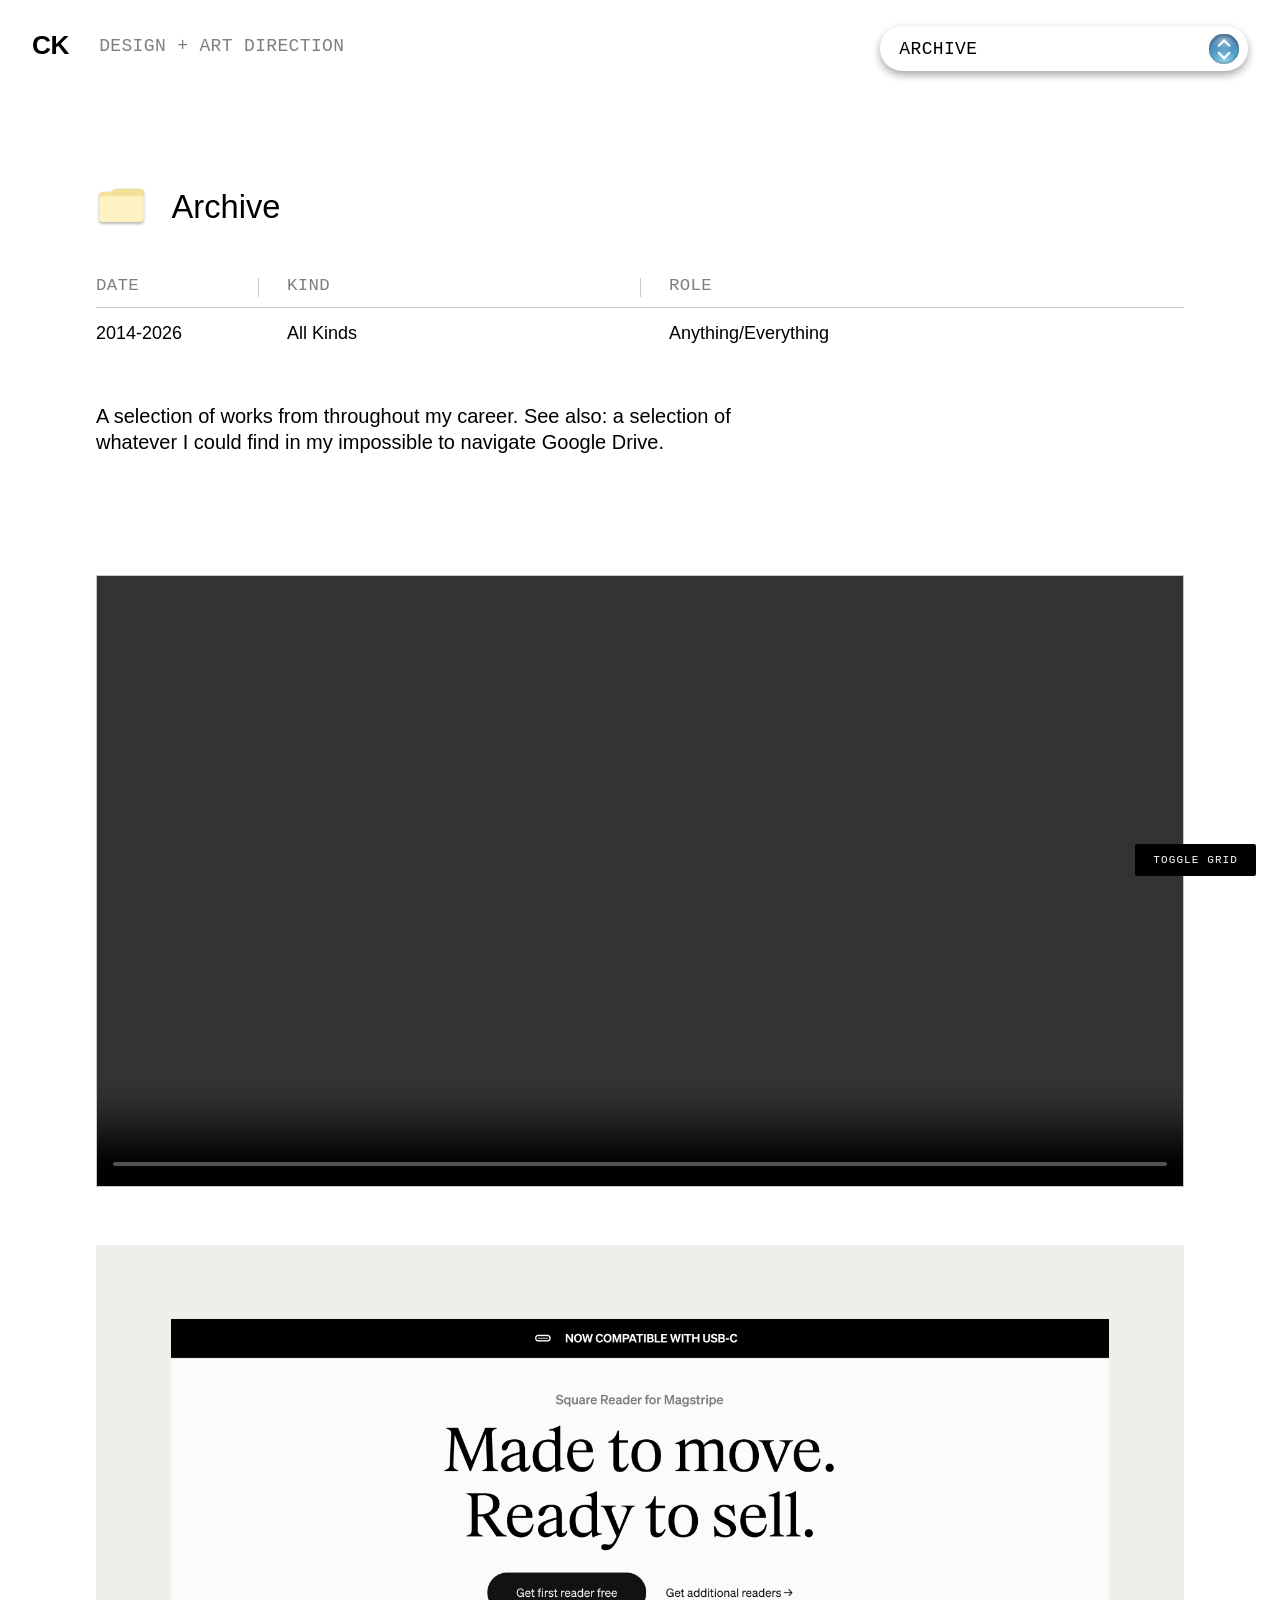
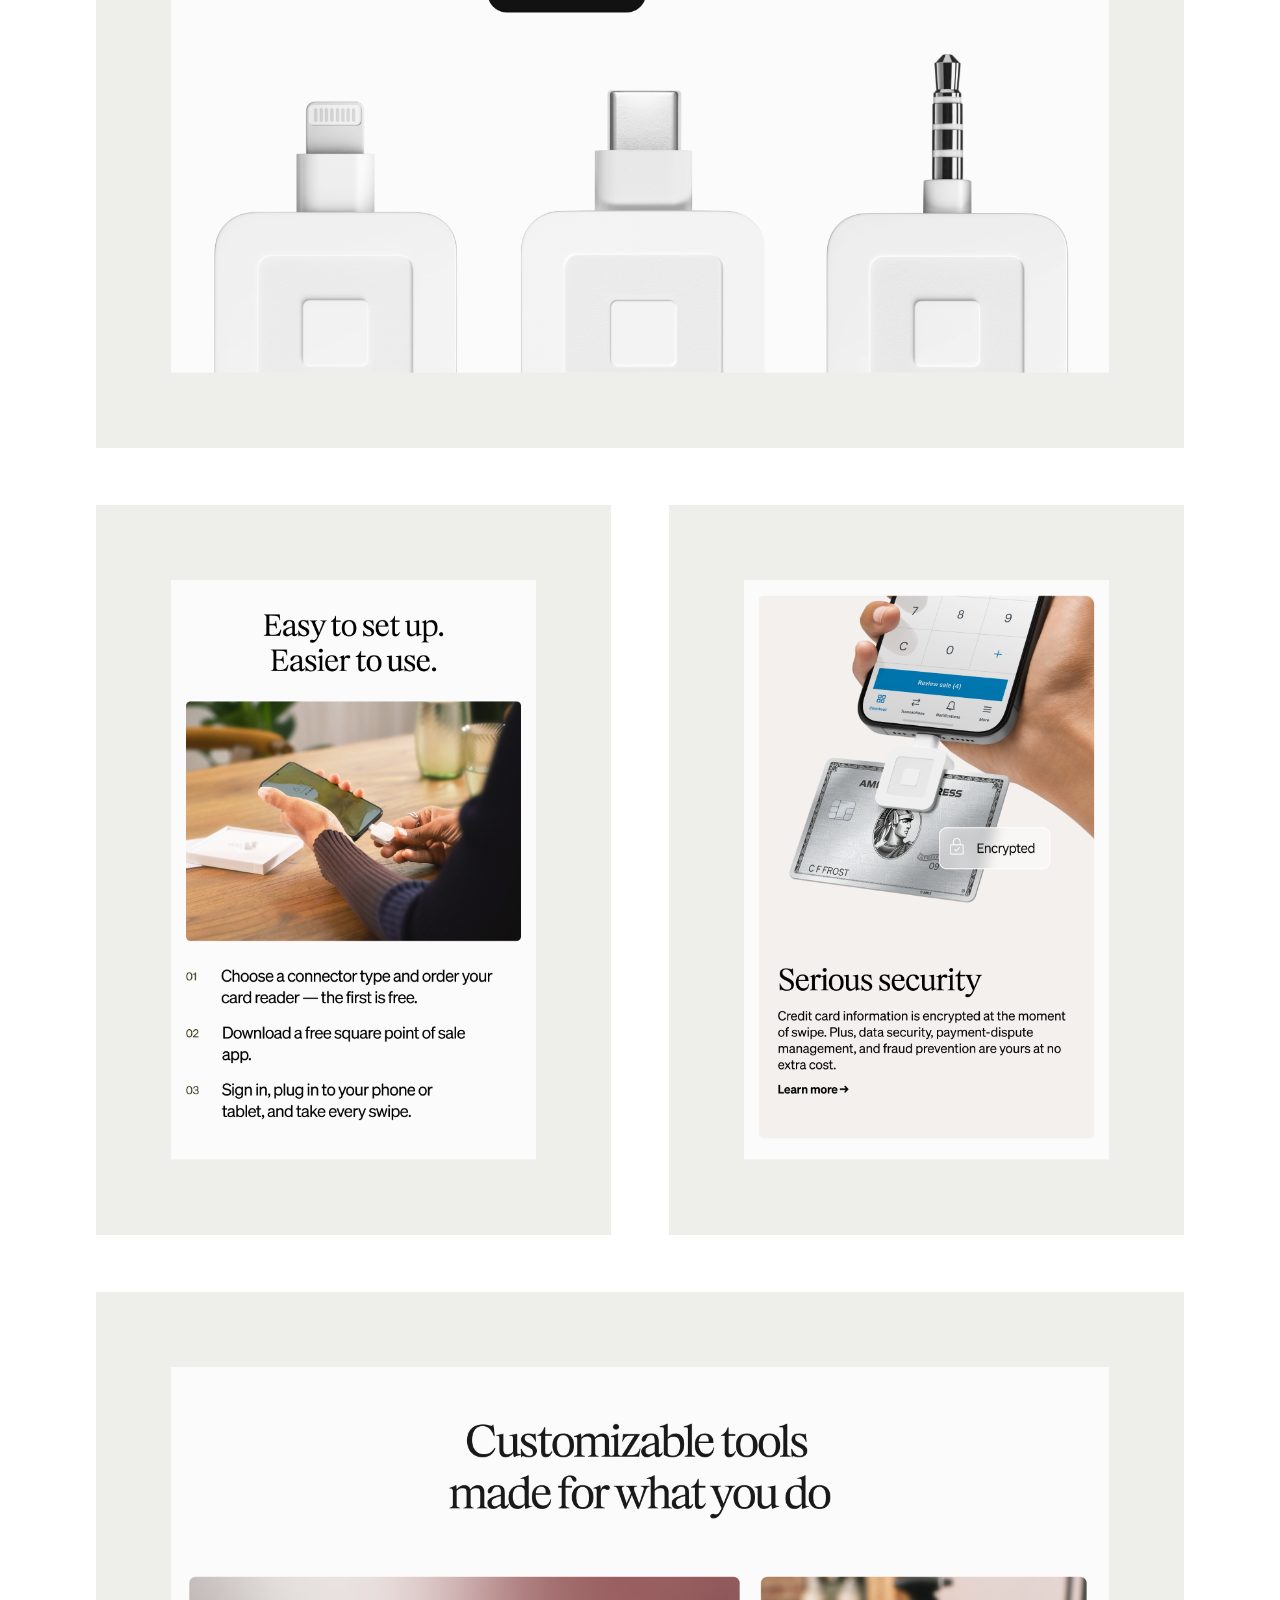
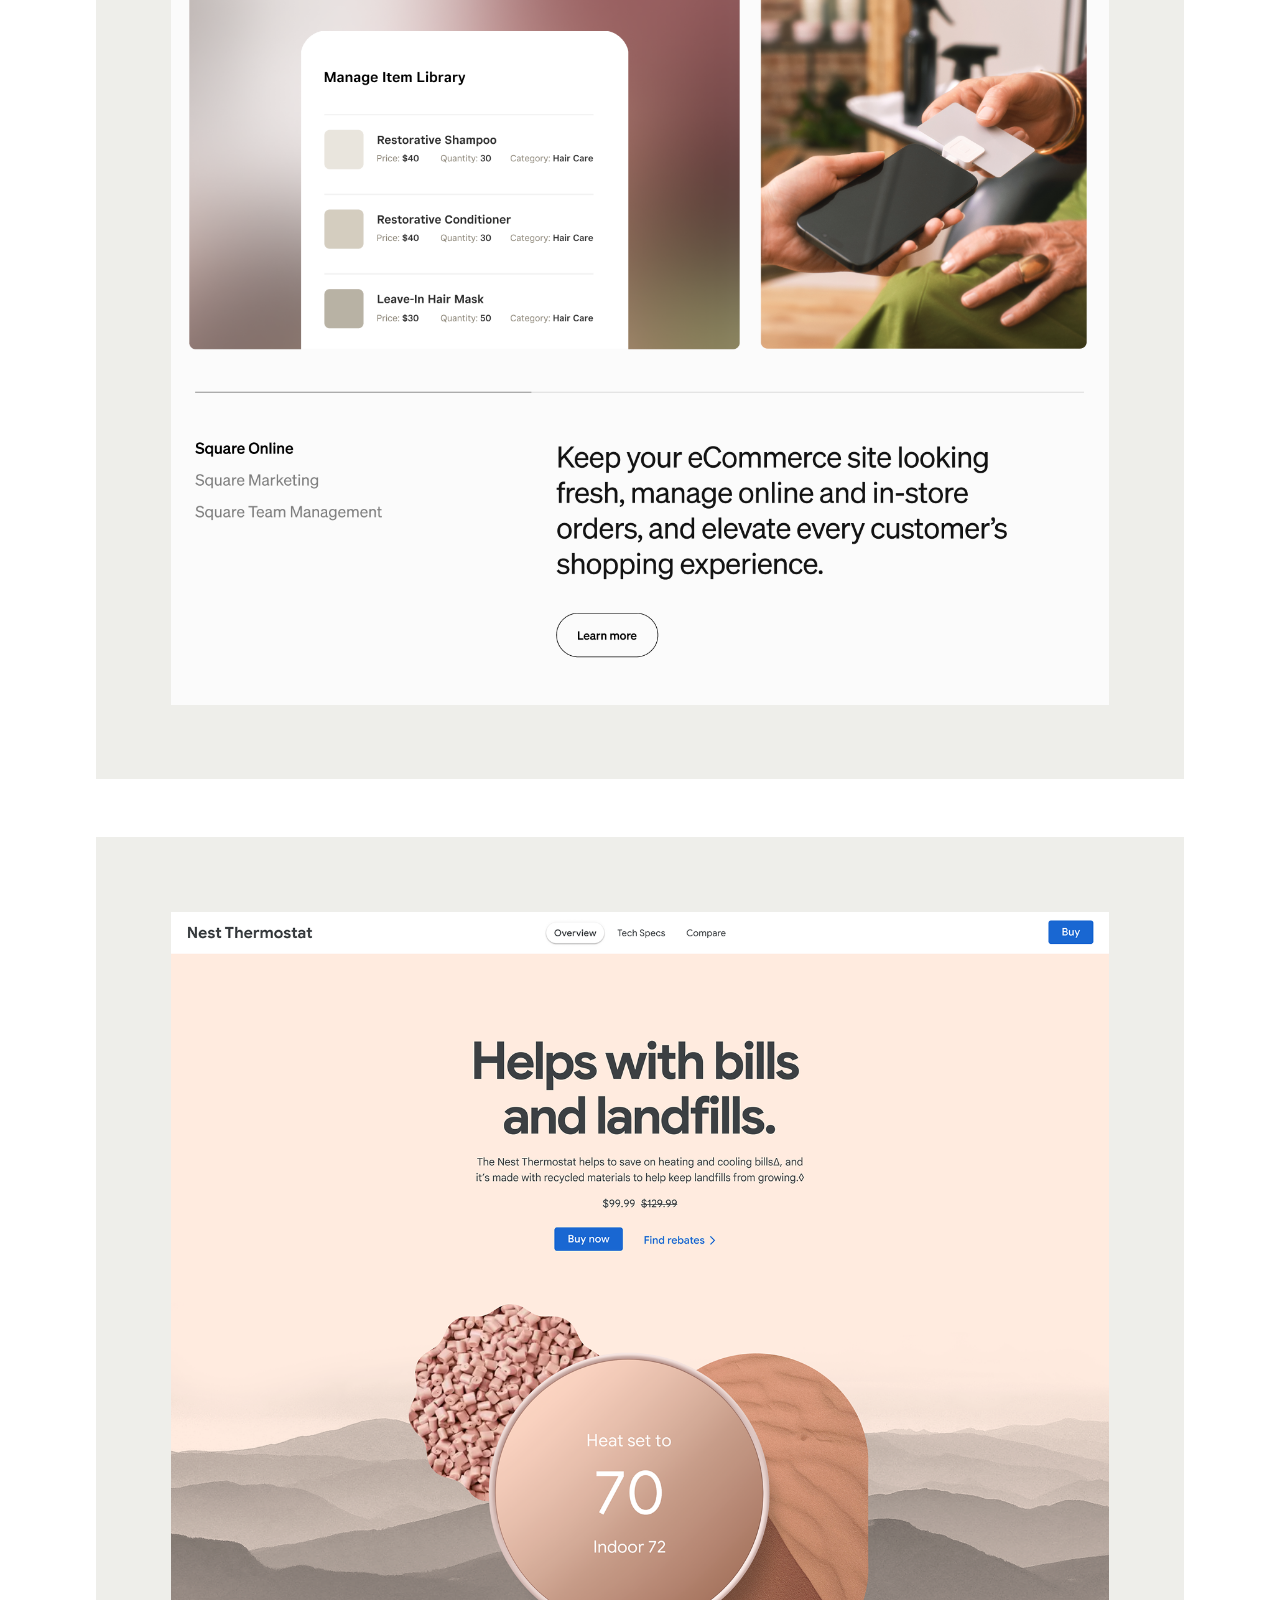
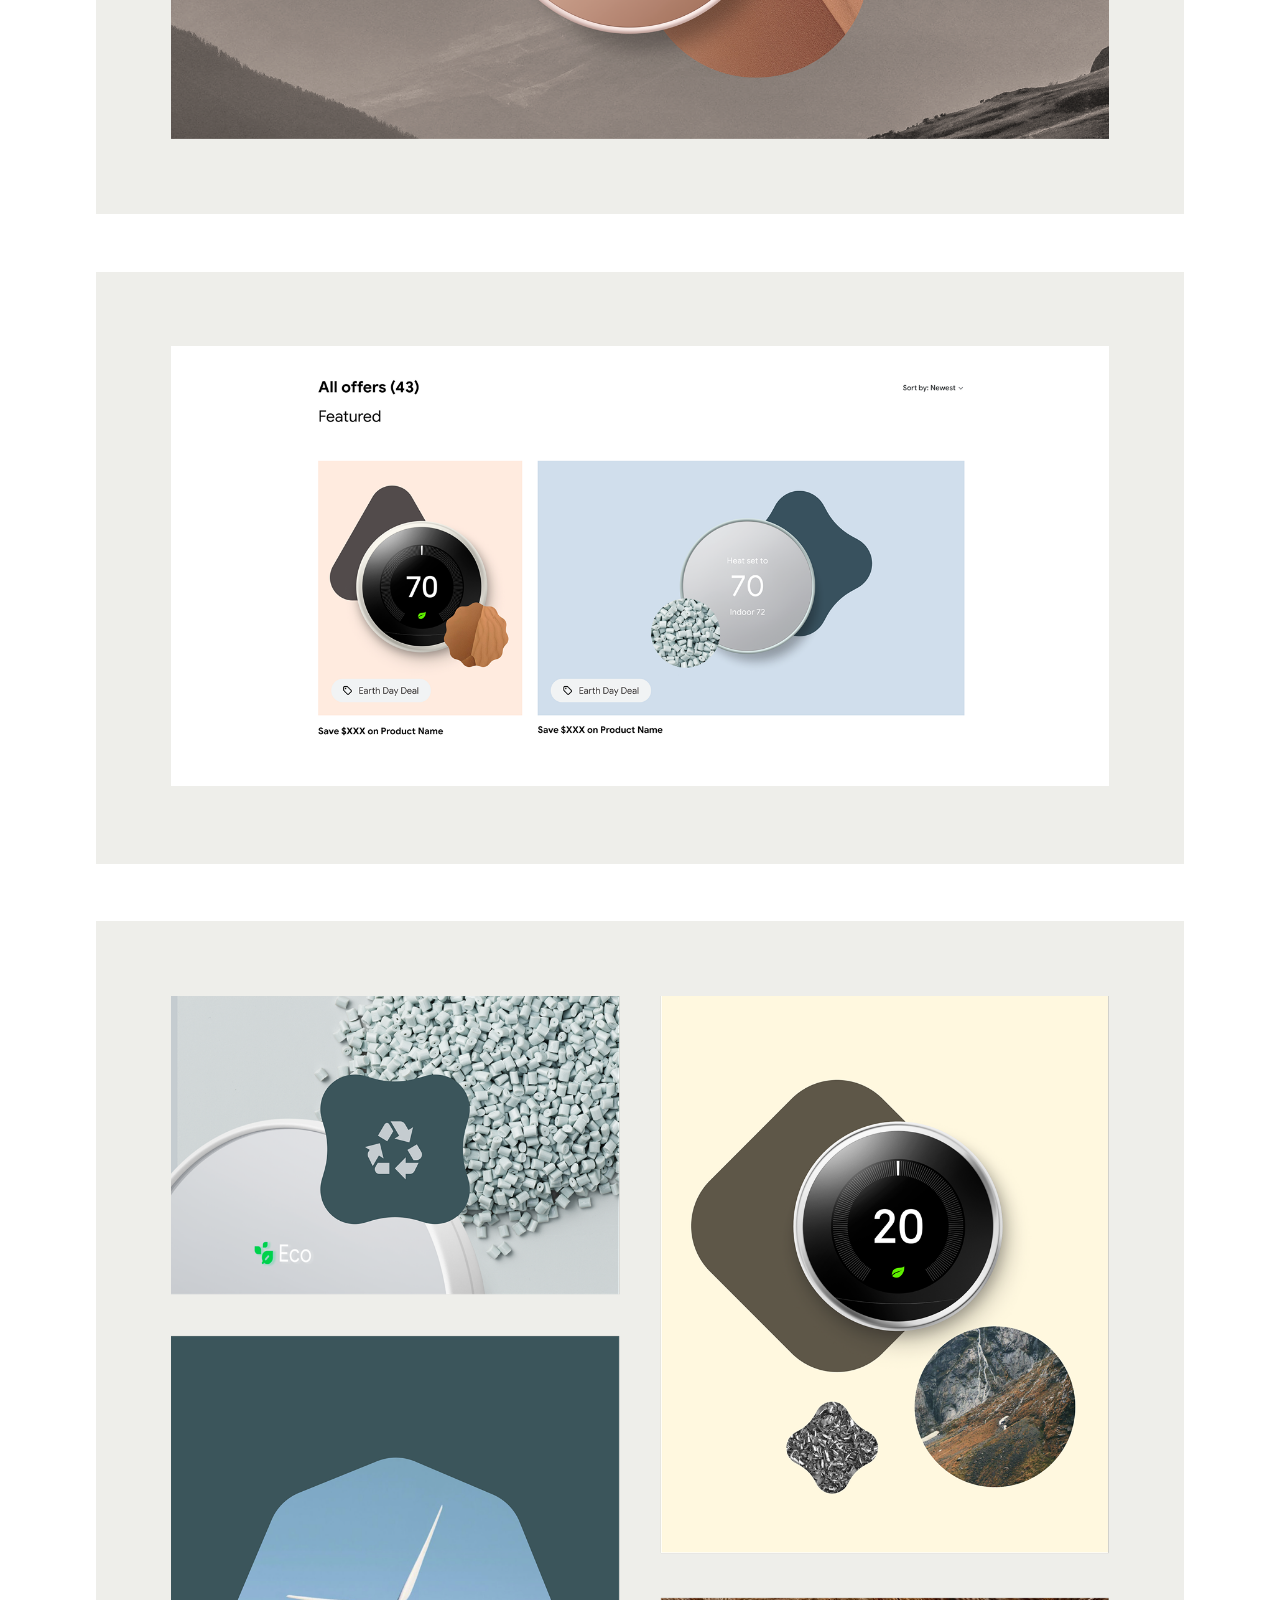
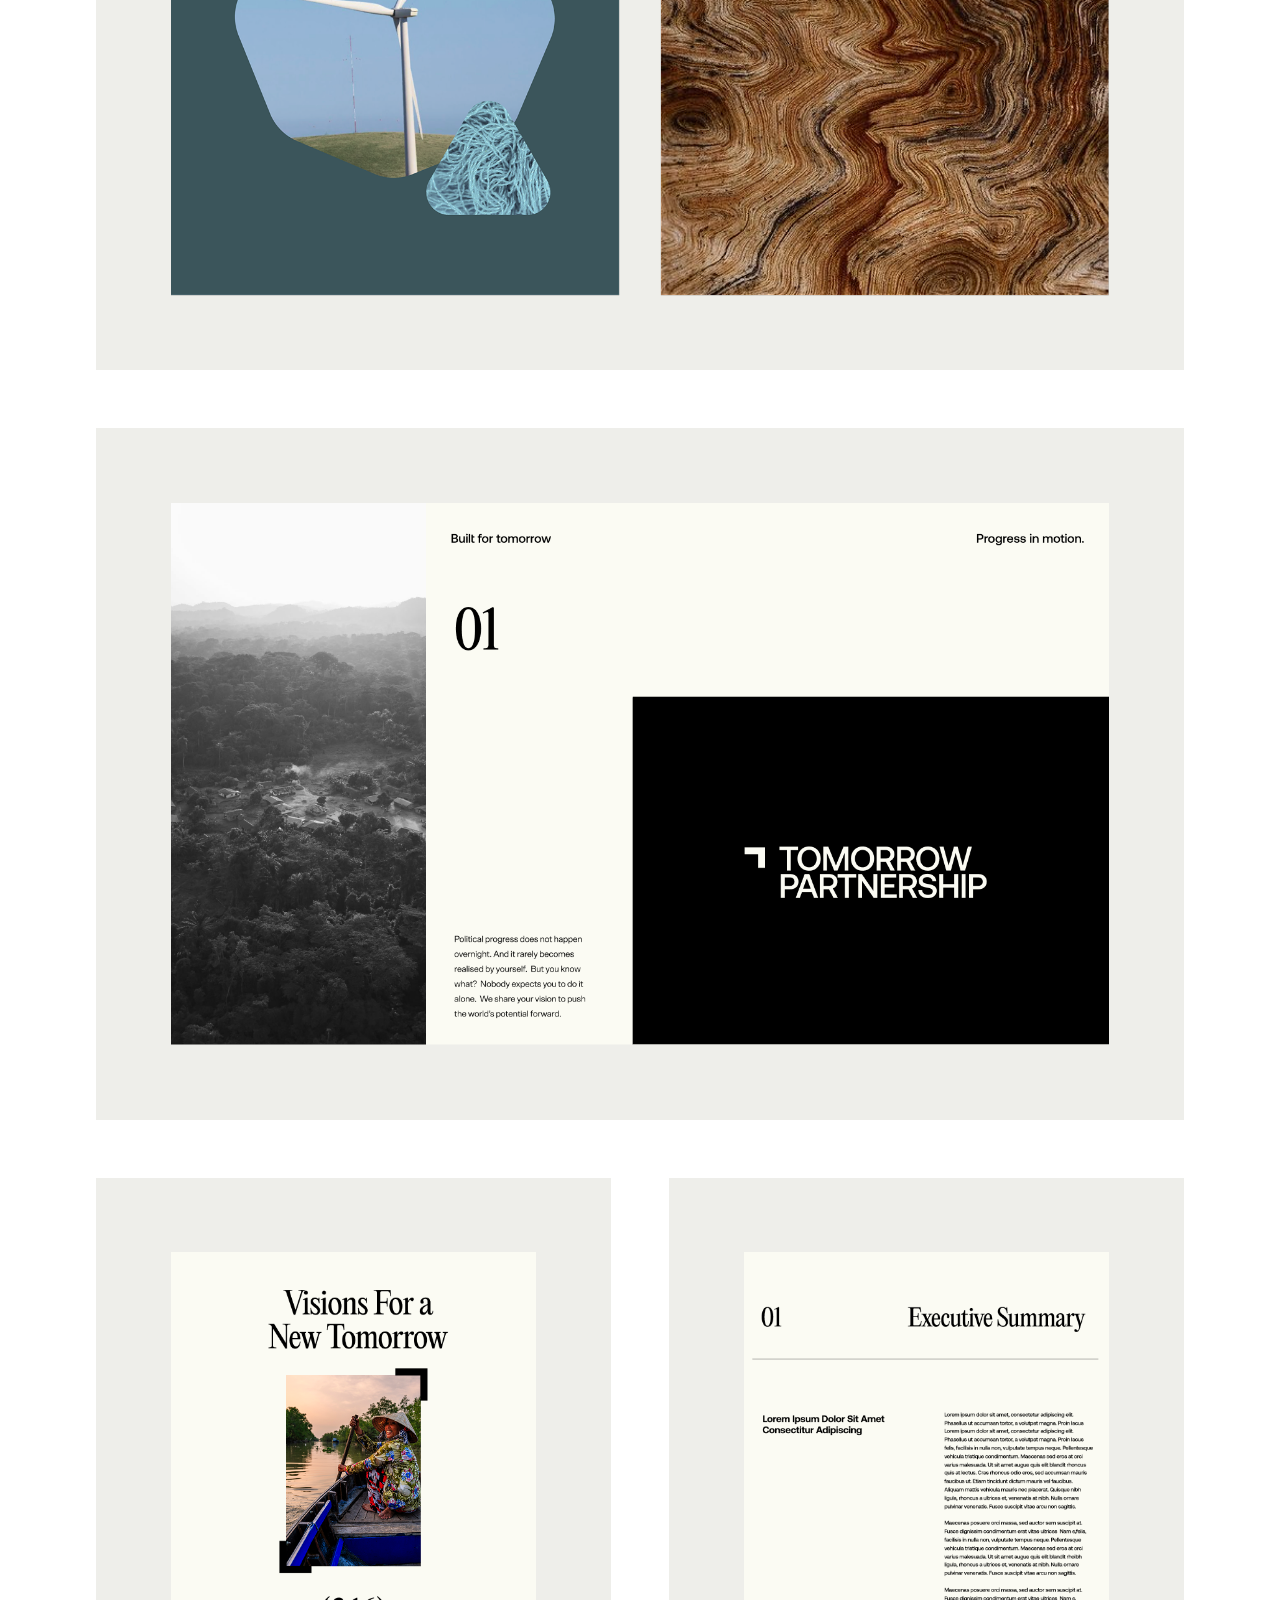
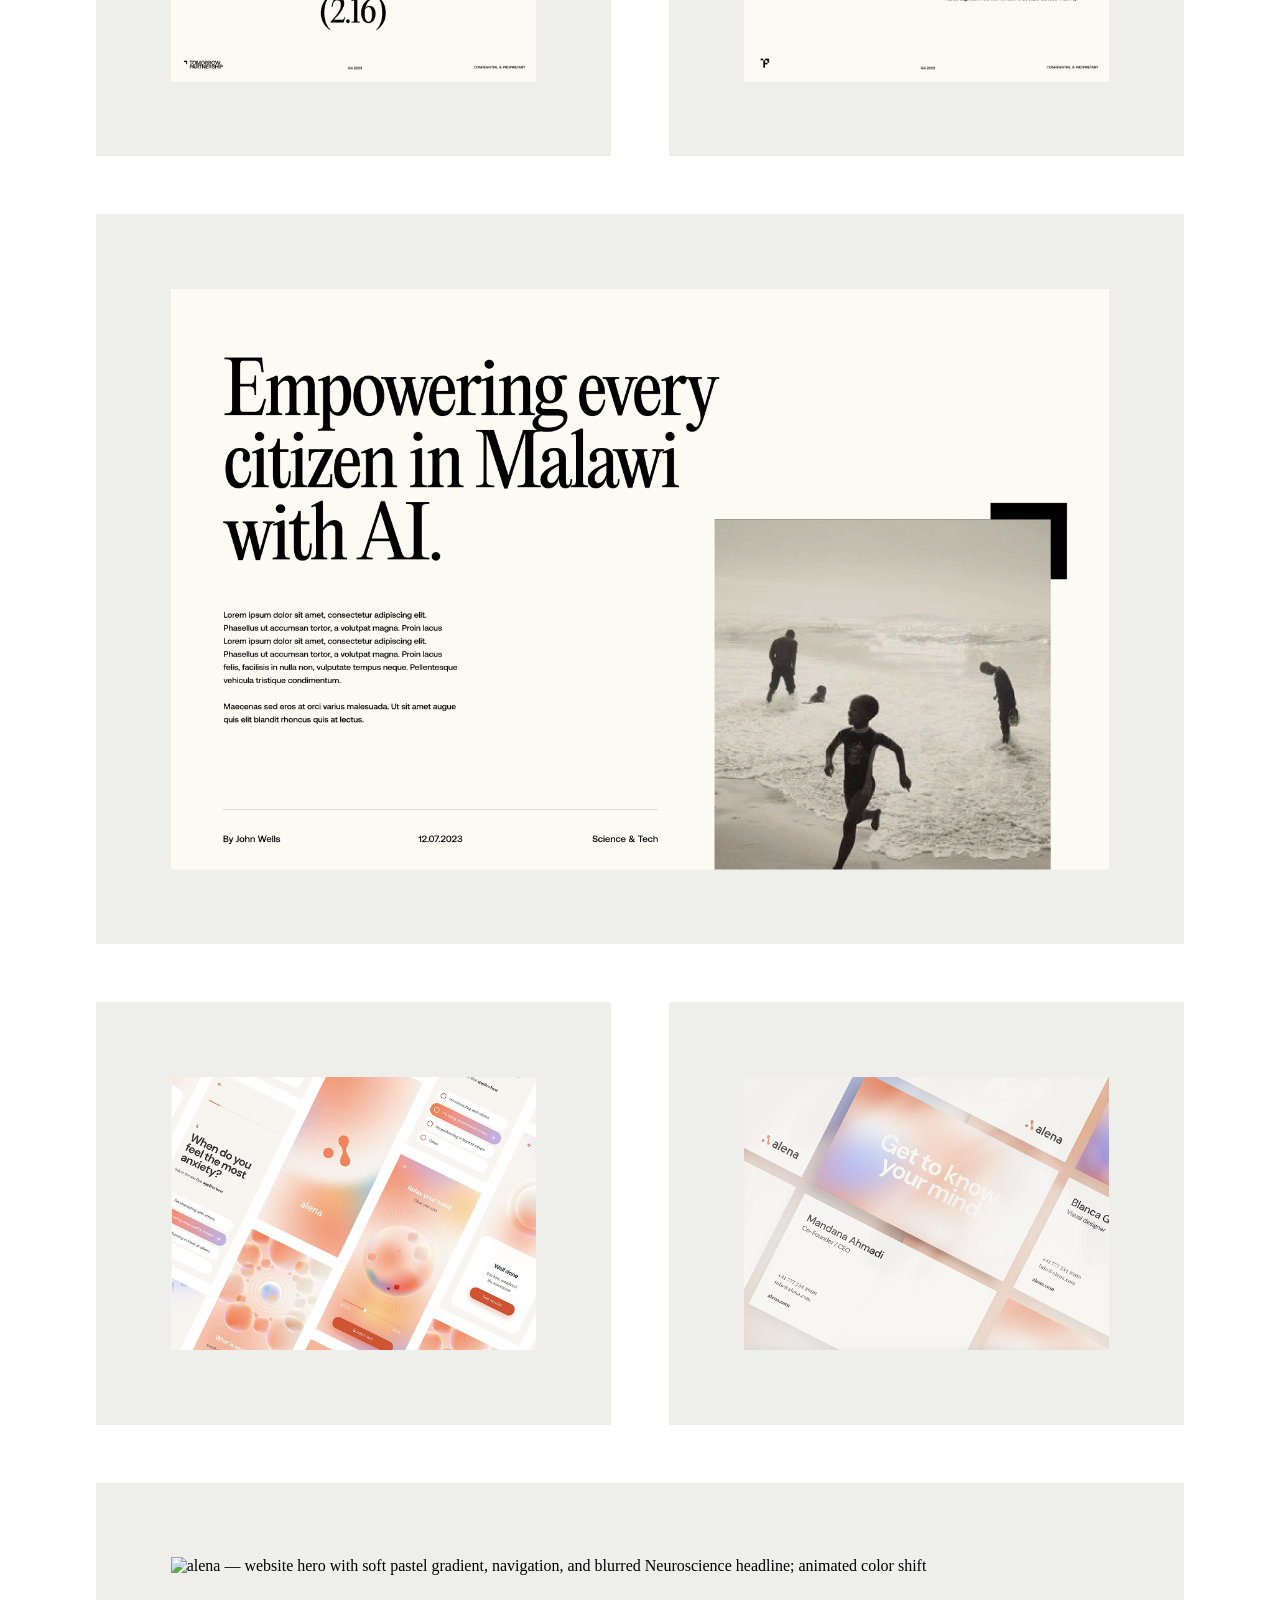
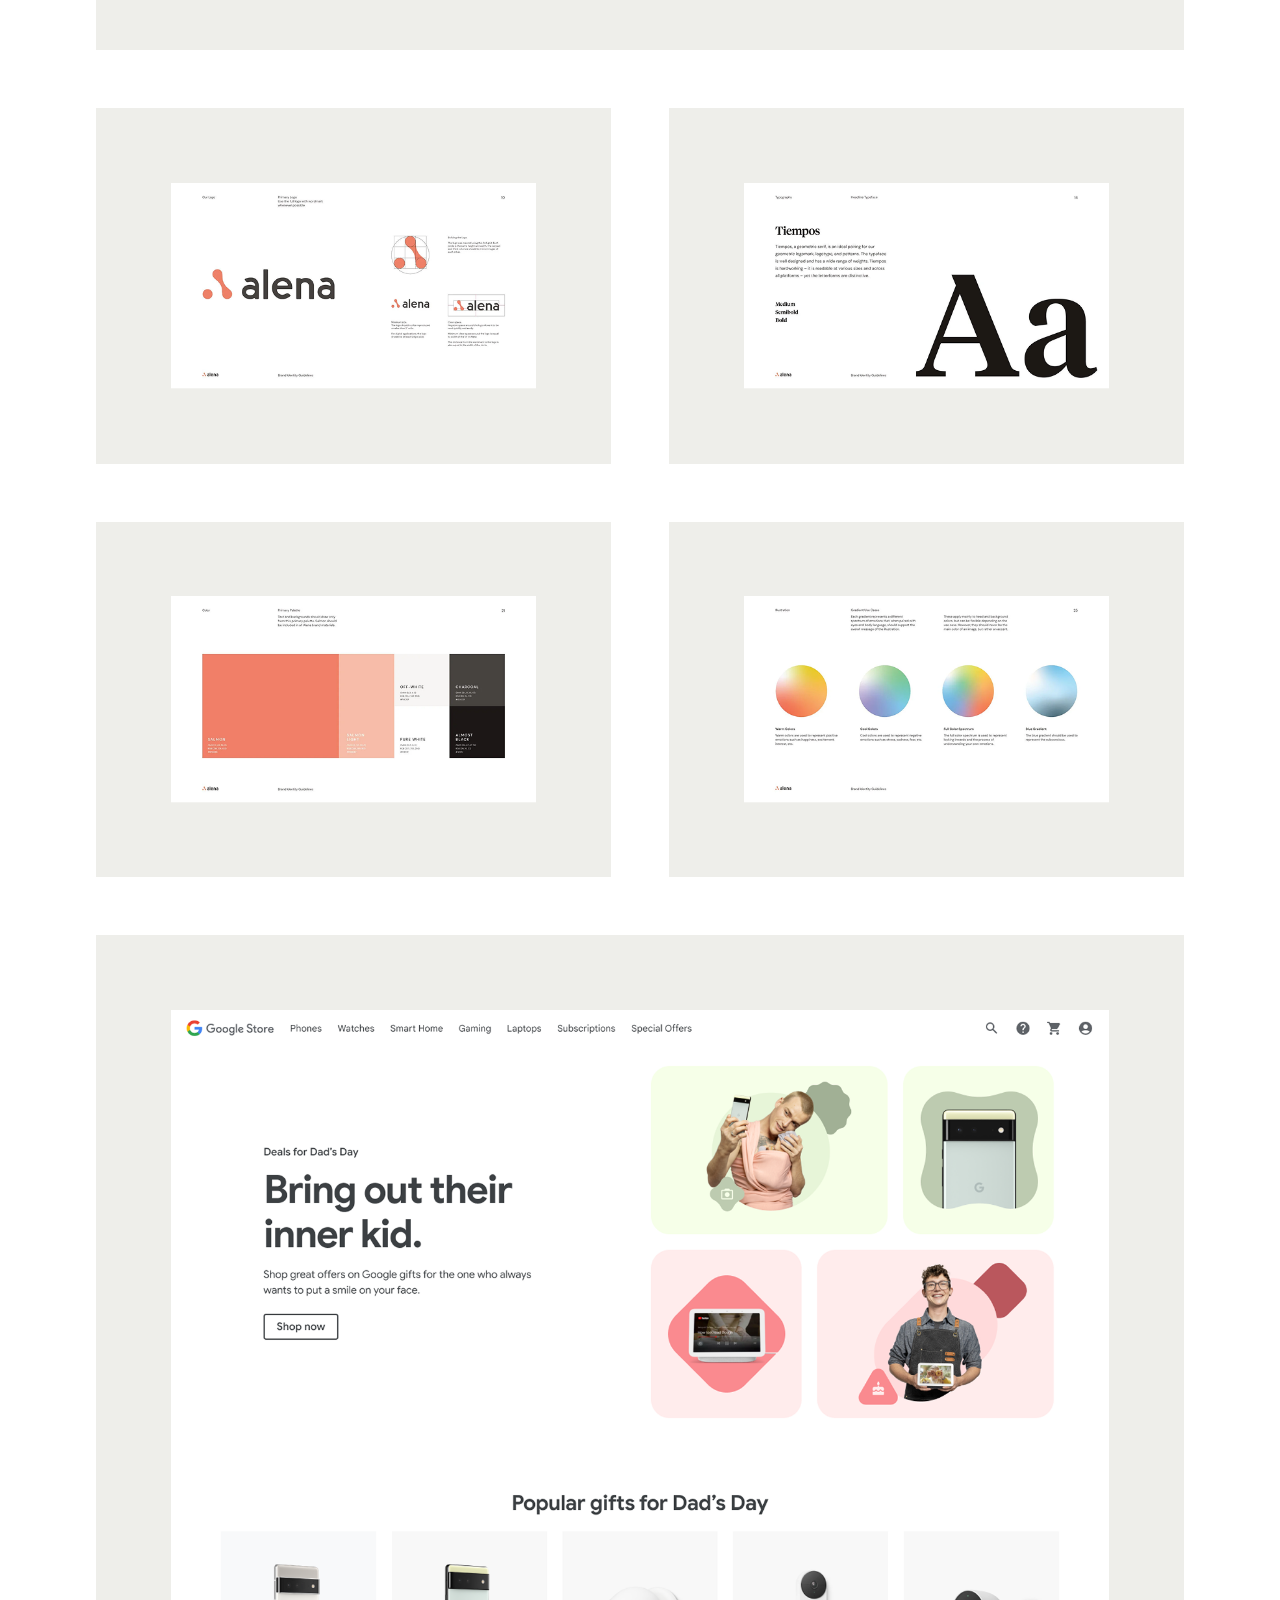
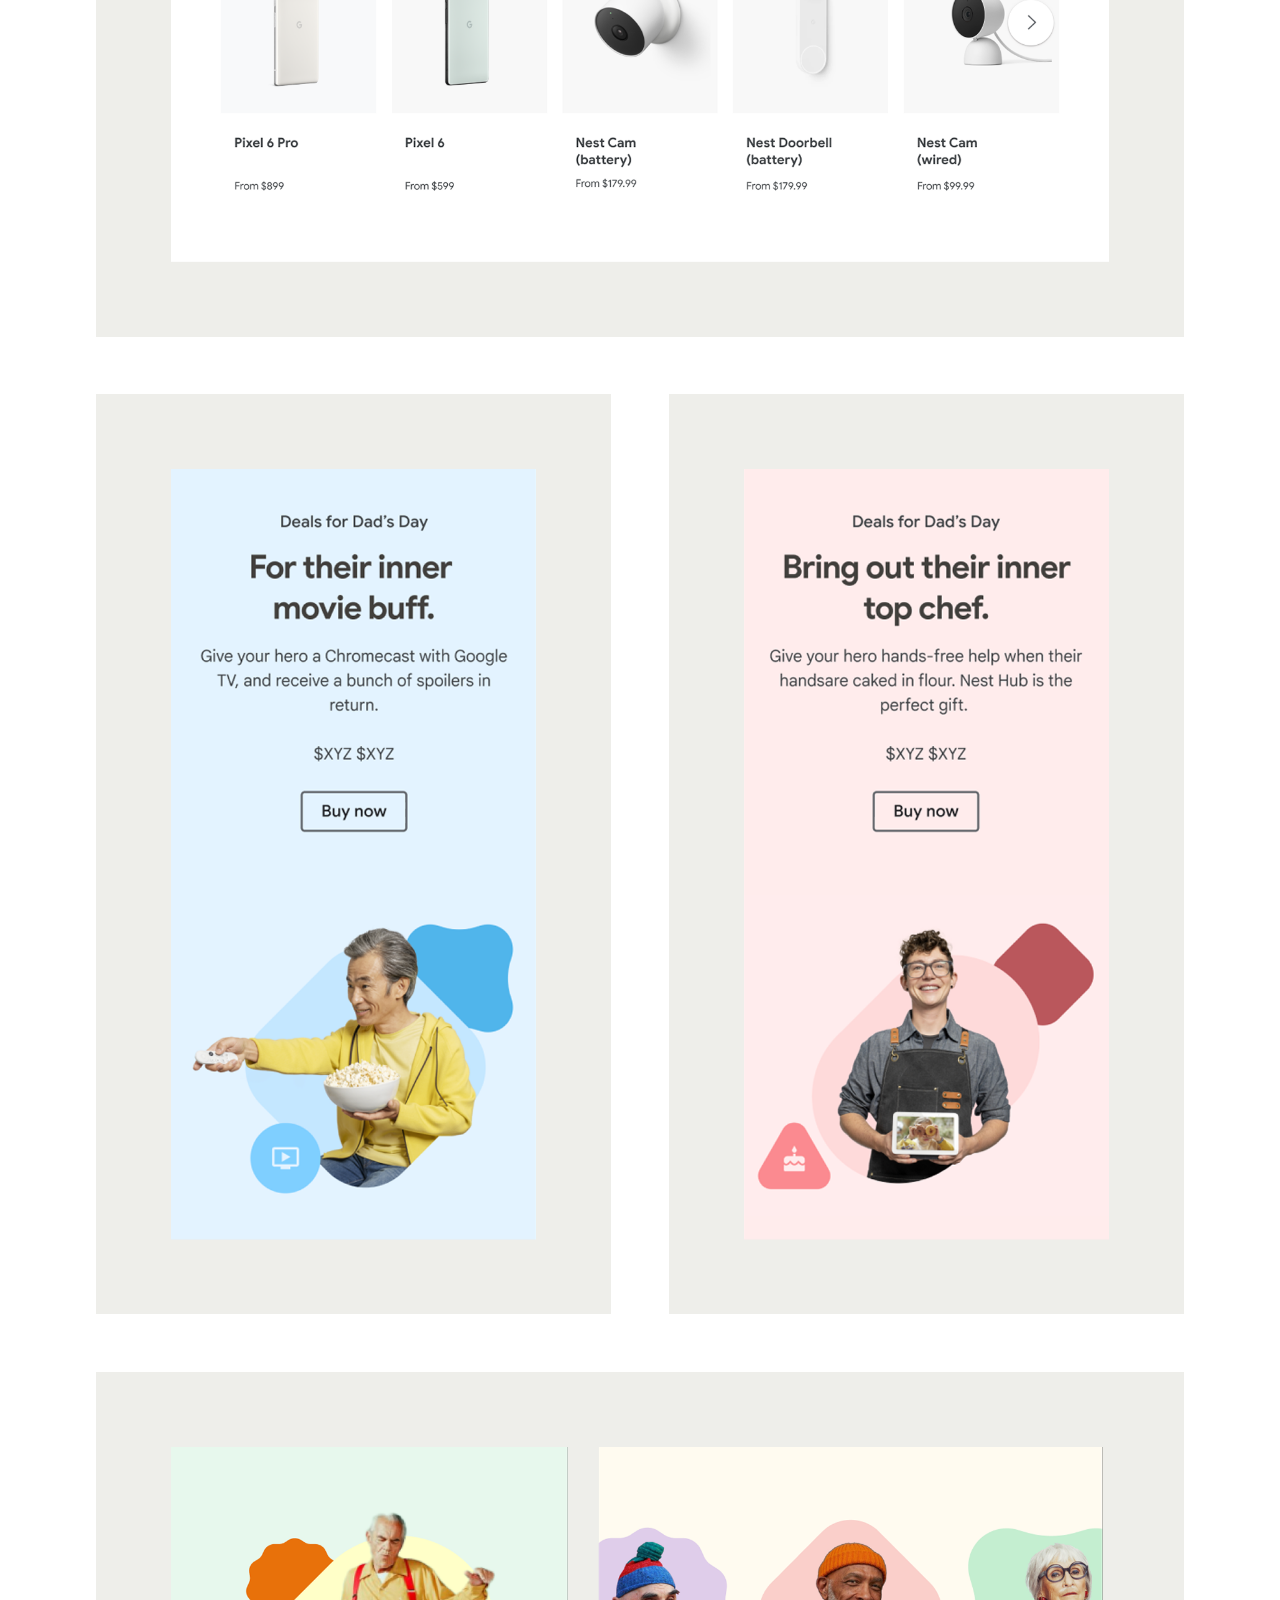
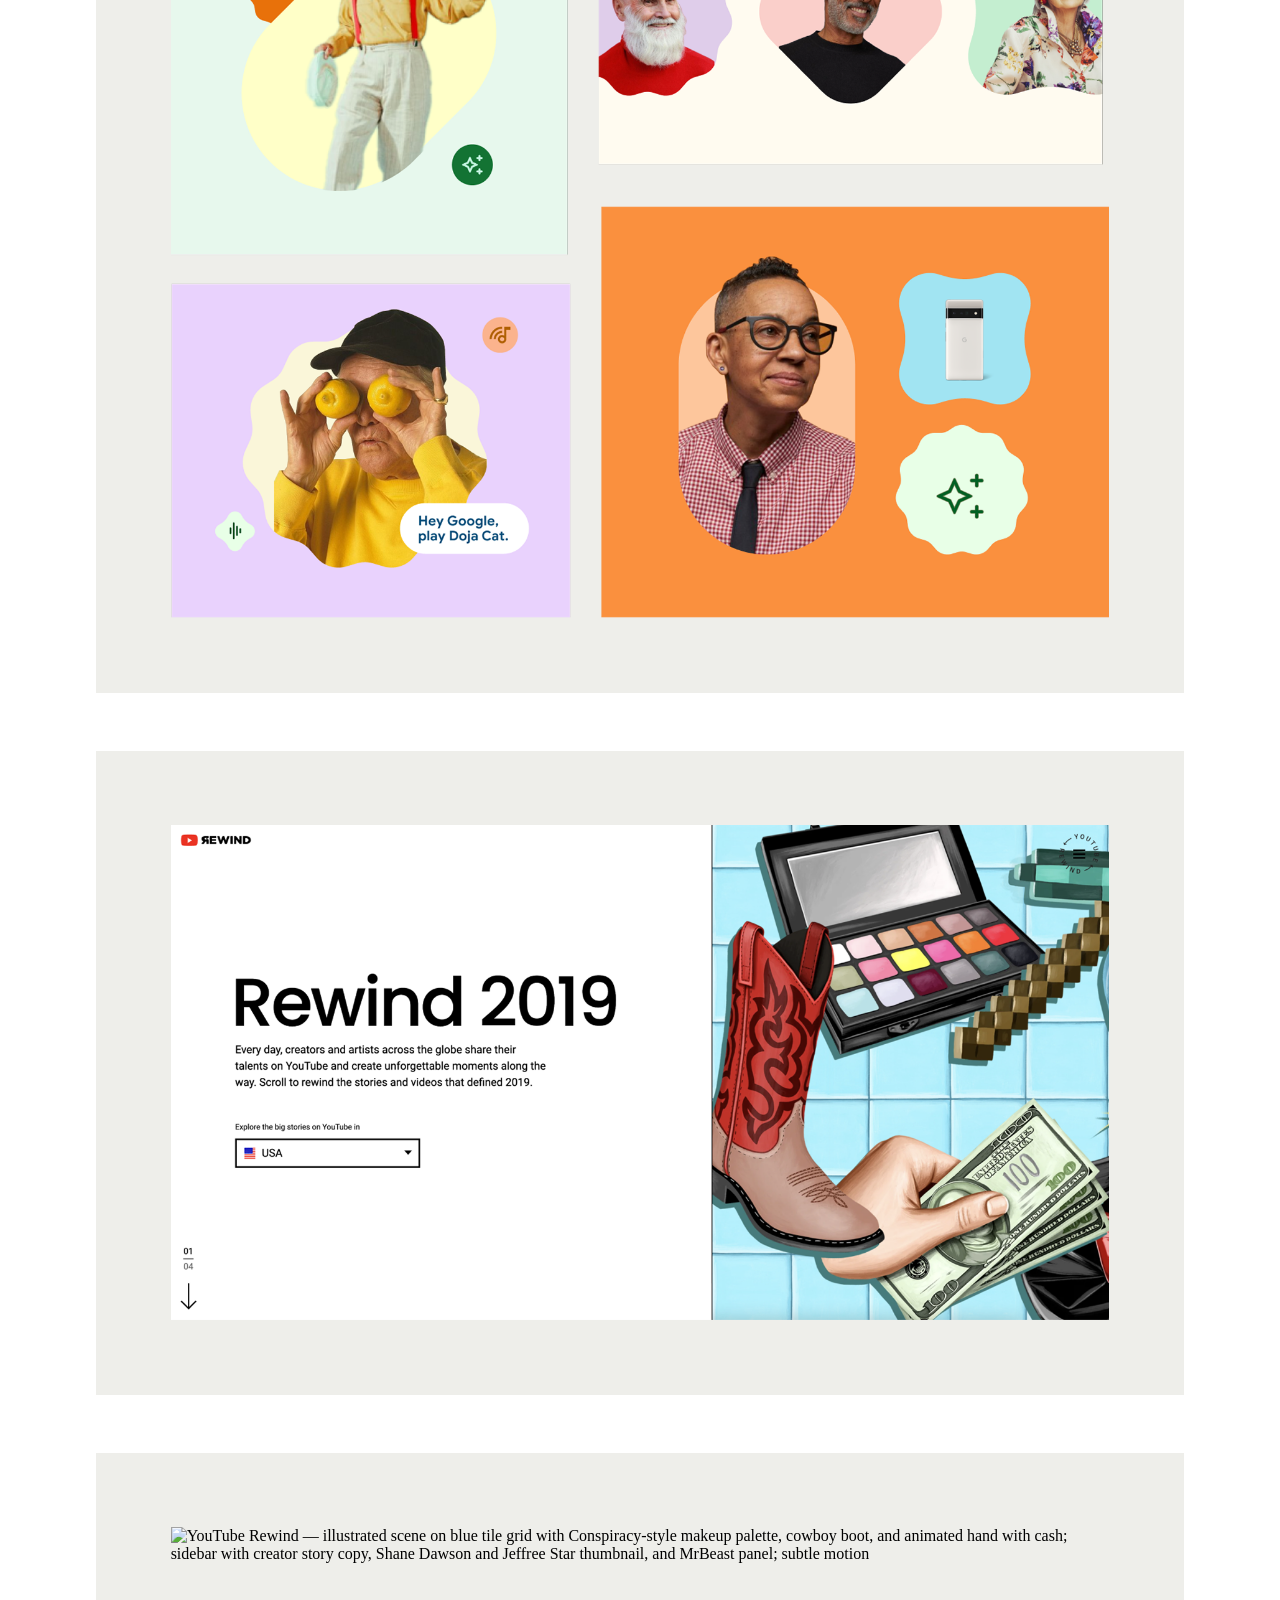
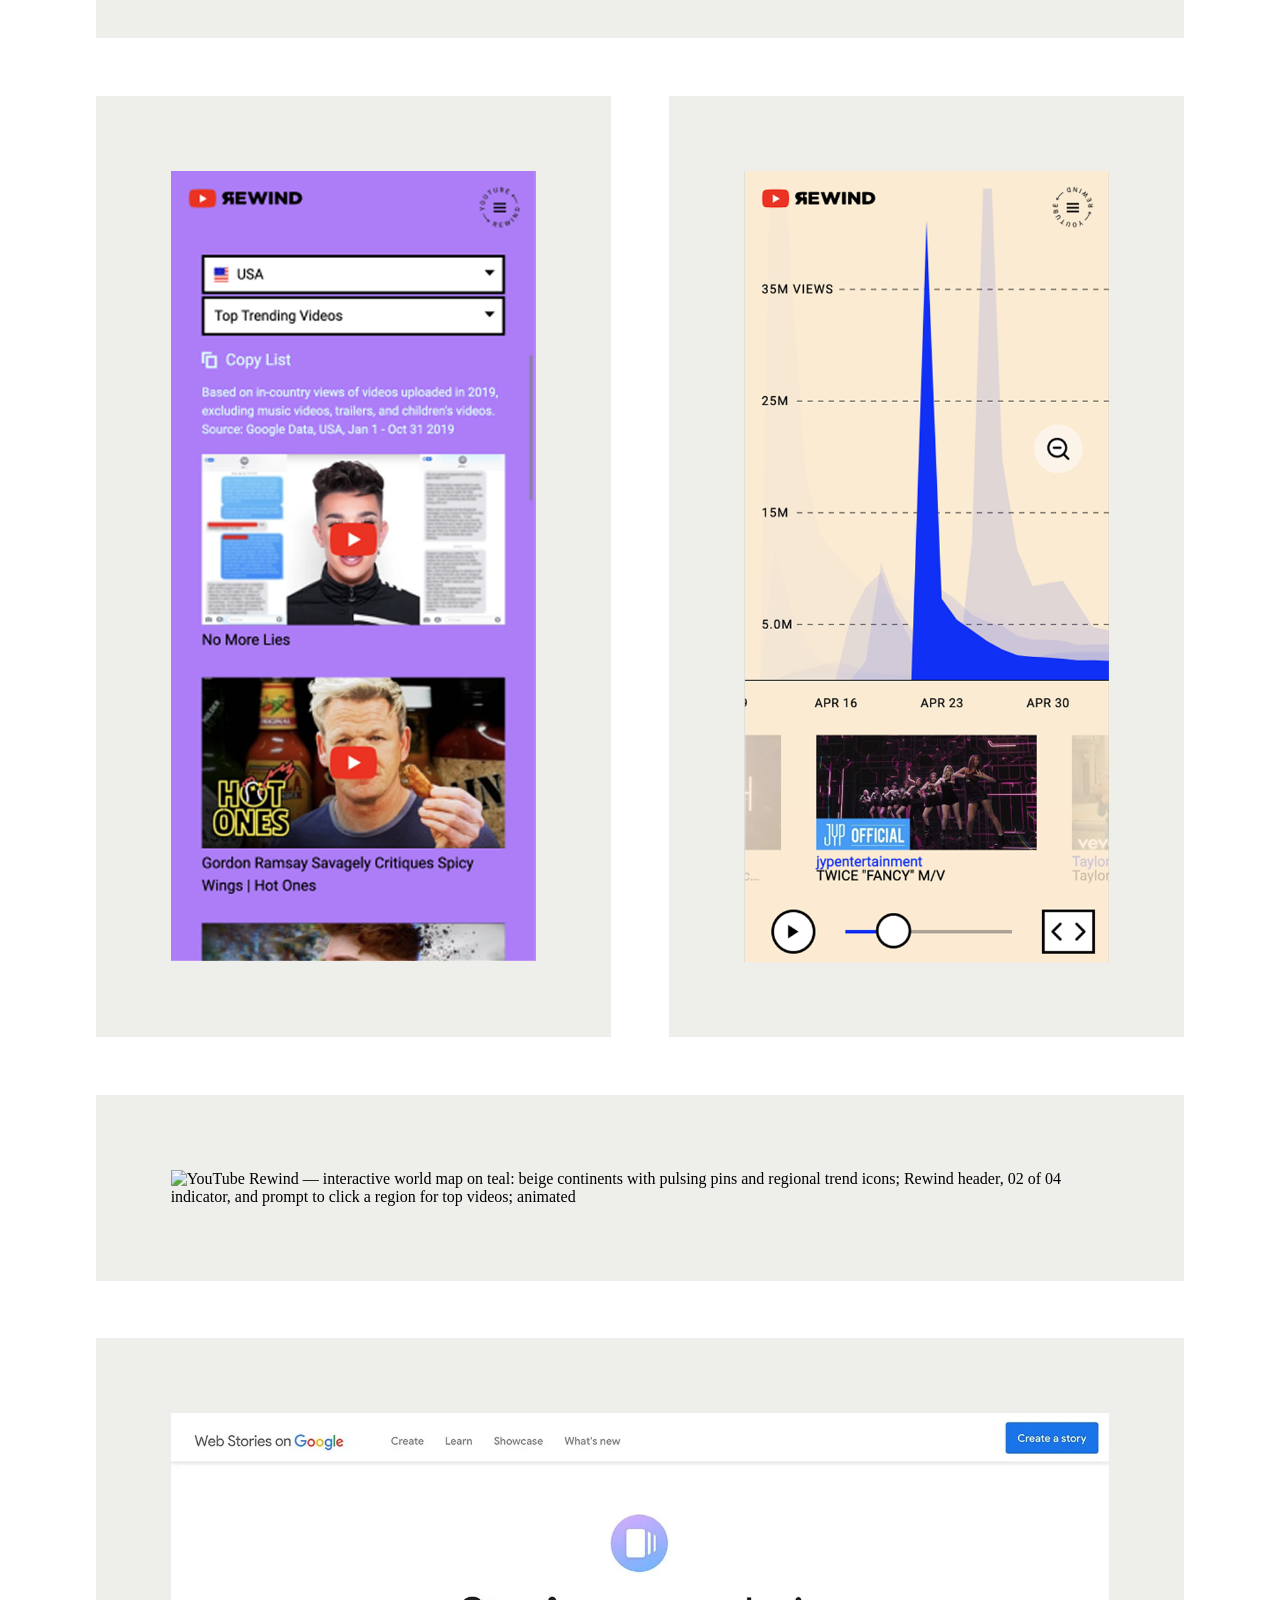
==== archive.html @ d3556015 "added favicon" ====
<!DOCTYPE html>
<html lang="en">
  <head>
    <meta charset="UTF-8" />
    <meta name="viewport" content="width=device-width, initial-scale=1.0" />
    <title>Archive — Cristina Keane</title>
    <link rel="icon" href="assets/favicon.svg" type="image/svg+xml">
    <link rel="stylesheet" href="https://use.typekit.net/szd2mxv.css">
    <link rel="stylesheet" href="style.css">
  </head>
  <body>

    <!-- ── Header ─────────────────────────────────────────────────────── -->
    <header class="site-header">
      <a class="logo" href="/">CK</a>
      <span class="type-typewriter tagline">Design + Art Direction</span>
    </header>

    <!-- ── Nav Dropdown ──────────────────────────────────────────────── -->
    <nav class="nav-dropdown" id="navDropdown">
      <div class="nav-dropdown-pill">
        <span class="type-typewriter nav-page-label">Archive</span>
        <button class="nav-dropdown-btn" aria-label="Open menu">
          <svg width="44" height="44" viewBox="0 0 44 44" fill="none" xmlns="http://www.w3.org/2000/svg">
<g filter="url(#filter0_ii_604_38908)">
<rect width="43.3607" height="43.3607" rx="21.6803" fill="url(#paint0_linear_604_38908)"/>
<rect width="43.3607" height="43.3607" rx="21.6803" fill="url(#paint1_radial_604_38908)" fill-opacity="0.4"/>
<rect width="43.3607" height="43.3607" rx="21.6803" fill="url(#paint2_radial_604_38908)" fill-opacity="0.4"/>
<path d="M30.4053 17.7835L21.9133 9.29144L13.4212 17.7835" stroke="white" stroke-width="3.09719"/>
<path d="M13.4212 26.5086L21.9132 35.0007L30.4053 26.5086" stroke="white" stroke-width="3.09719"/>
</g>
<defs>
<filter id="filter0_ii_604_38908" x="0" y="-2.06479" width="43.3607" height="49.5551" filterUnits="userSpaceOnUse" color-interpolation-filters="sRGB">
<feFlood flood-opacity="0" result="BackgroundImageFix"/>
<feBlend mode="normal" in="SourceGraphic" in2="BackgroundImageFix" result="shape"/>
<feColorMatrix in="SourceAlpha" type="matrix" values="0 0 0 0 0 0 0 0 0 0 0 0 0 0 0 0 0 0 127 0" result="hardAlpha"/>
<feOffset dy="4.12959"/>
<feGaussianBlur stdDeviation="2.06479"/>
<feComposite in2="hardAlpha" operator="arithmetic" k2="-1" k3="1"/>
<feColorMatrix type="matrix" values="0 0 0 0 0 0 0 0 0 0 0 0 0 0 0 0 0 0 0.25 0"/>
<feBlend mode="normal" in2="shape" result="effect1_innerShadow_604_38908"/>
<feColorMatrix in="SourceAlpha" type="matrix" values="0 0 0 0 0 0 0 0 0 0 0 0 0 0 0 0 0 0 127 0" result="hardAlpha"/>
<feOffset dy="-2.06479"/>
<feGaussianBlur stdDeviation="2.06479"/>
<feComposite in2="hardAlpha" operator="arithmetic" k2="-1" k3="1"/>
<feColorMatrix type="matrix" values="0 0 0 0 0 0 0 0 0 0 0 0 0 0 0 0 0 0 0.25 0"/>
<feBlend mode="normal" in2="effect1_innerShadow_604_38908" result="effect2_innerShadow_604_38908"/>
</filter>
<linearGradient id="paint0_linear_604_38908" x1="21.6803" y1="0" x2="21.6803" y2="43.3607" gradientUnits="userSpaceOnUse">
<stop stop-color="#4A7BAE"/>
<stop offset="1" stop-color="#54B3D4"/>
</linearGradient>
<radialGradient id="paint1_radial_604_38908" cx="0" cy="0" r="1" gradientUnits="userSpaceOnUse" gradientTransform="translate(21.6803 9.19772) rotate(90) scale(16.4245)">
<stop stop-color="white"/>
<stop offset="1" stop-color="white" stop-opacity="0"/>
</radialGradient>
<radialGradient id="paint2_radial_604_38908" cx="0" cy="0" r="1" gradientUnits="userSpaceOnUse" gradientTransform="translate(21.6803 37.4479) rotate(-90) scale(17.0815)">
<stop stop-color="white"/>
<stop offset="1" stop-color="white" stop-opacity="0"/>
</radialGradient>
</defs>
</svg>
        </button>
      </div>

      <!-- Dropdown menu -->
      <div class="nav-menu" id="navMenu">
        <a class="nav-menu-item" href="index.html">Home</a>
        <a class="nav-menu-item" href="square-handheld.html">Square Handheld</a>
        <a class="nav-menu-item" href="square-fb.html">Square F+B</a>
        <a class="nav-menu-item" href="the-ordinary.html">The Ordinary</a>
        <a class="nav-menu-item" href="lululemon.html">Lululemon</a>
        <a class="nav-menu-item" href="whoop.html">Whoop</a>
        <a class="nav-menu-item" href="mirror.html">Mirror</a>
        <a class="nav-menu-item" href="archive.html">Archive</a>
      </div>
    </nav>

    <!-- ── Grid overlay ───────────────────────────────────────────────── -->
    <div class="grid-overlay" id="gridOverlay">
      <div class="grid-overlay-inner">
        <div class="grid-overlay-col"></div>
        <div class="grid-overlay-col"></div>
        <div class="grid-overlay-col"></div>
        <div class="grid-overlay-col"></div>
        <div class="grid-overlay-col"></div>
        <div class="grid-overlay-col"></div>
      </div>
    </div>

    <!-- ── Page content ───────────────────────────────────────────────── -->
    <div class="layout">
      <div class="page-content">
        <header class="proj-header">
          <div class="proj-title-row">
            <img class="proj-title-icon" src="assets/folder-small.png" alt="" aria-hidden="true" />
            <h1 class="proj-title">Archive</h1>
          </div>
        </header>
        <section class="proj-meta" aria-label="Project details">
          <div class="proj-meta-head">
            <div class="proj-meta-grid">
              <div class="proj-meta-box proj-meta-box--date"><p class="proj-meta-text">DATE</p></div>
              <div class="proj-meta-box proj-meta-box--kind"><p class="proj-meta-text">KIND</p></div>
              <div class="proj-meta-box proj-meta-box--role"><p class="proj-meta-text">ROLE</p></div>
            </div>
          </div>
          <div class="proj-meta-values">
            <div class="proj-meta-grid">
              <div class="proj-meta-box proj-meta-box--date"><p class="proj-meta-value-text">2014-2026</p></div>
              <div class="proj-meta-box proj-meta-box--kind"><p class="proj-meta-value-text">All Kinds</p></div>
              <div class="proj-meta-box proj-meta-box--role"><p class="proj-meta-value-text">Anything/Everything</p></div>
            </div>
          </div>
        </section>
        <section class="proj-summary" aria-label="Project summary">
          <div class="proj-summary-grid">
            <p class="proj-summary-text">A selection of works from throughout my career. See also: a selection of whatever I could find in my impossible to navigate Google Drive.</p>
          </div>
        </section>
        <div class="proj-image-grid" aria-label="Archive — lead video">
          <div class="proj-image-item proj-image-item--6">
            <video
              class="proj-feature-video proj-feature-video-stroke"
              src="https://pub-e3c546cdd3f5440ebe2f8bb21172571a.r2.dev/archive-1.mp4"
              controls
              playsinline
              preload="metadata"
              title="Archive — selected work"
            ></video>
          </div>
        </div>
        <div class="proj-screen-block-wrap proj-screen-block-wrap--next-row" aria-label="Archive — 6-up screen block">
          <figure class="proj-screen-block proj-screen-block--6">
            <img
              class="proj-screen-block-img"
              src="assets/archive-35.png"
              alt="Square Reader for Magstripe — banner: Now compatible with USB-C, headline Made to move. Ready to sell., Get first reader free CTA, and three readers showing Lightning, USB-C, and 3.5mm connectors"
            />
          </figure>
        </div>
        <div class="proj-screen-block-wrap proj-screen-block-wrap--next-row" aria-label="Archive — 3-up screen block">
          <figure class="proj-screen-block proj-screen-block--3">
            <img
              class="proj-screen-block-img"
              src="assets/archive-36.png"
              alt="Square Reader — Easy to set up. Easier to use.: lifestyle photo plugging a white magstripe reader into a phone, plus numbered steps to choose a connector, download Square POS, and start swiping"
            />
          </figure>
          <figure class="proj-screen-block proj-screen-block--3">
            <img
              class="proj-screen-block-img"
              src="assets/archive-37.png"
              alt="Square — Serious security: phone POS with Amex card swipe, Encrypted badge overlay, and copy about encryption, disputes, and fraud prevention with Learn more link"
            />
          </figure>
        </div>
        <div class="proj-screen-block-wrap proj-screen-block-wrap--next-row" aria-label="Archive — 6-up screen block">
          <figure class="proj-screen-block proj-screen-block--6">
            <img
              class="proj-screen-block-img"
              src="assets/archive-38.png"
              alt="Square — Customizable tools made for what you do: Manage Item Library UI beside lifestyle card swipe photo; footer with Square Online, Marketing, Team Management, ecommerce copy, and Learn more"
            />
          </figure>
        </div>
        <div class="proj-screen-block-wrap proj-screen-block-wrap--next-row" aria-label="Archive — screen block">
          <figure class="proj-screen-block proj-screen-block--6">
            <img
              class="proj-screen-block-img"
              src="assets/archive-6.png"
              alt="Nest Thermostat — product marketing page with hero, pricing, recycled-materials visuals, and mountain landscape"
            />
          </figure>
        </div>
        <div class="proj-screen-block-wrap proj-screen-block-wrap--next-row" aria-label="Archive — 6-up screen block">
          <figure class="proj-screen-block proj-screen-block--6">
            <img
              class="proj-screen-block-img"
              src="assets/archive-7.png"
              alt="All offers — Featured section with Earth Day Deal tiles: square and wide Nest thermostat promotional cards"
            />
          </figure>
        </div>
        <div class="proj-screen-block-wrap proj-screen-block-wrap--next-row" aria-label="Archive — 6-up screen block">
          <figure class="proj-screen-block proj-screen-block--6">
            <img
              class="proj-screen-block-img"
              src="assets/archive-8.png"
              alt="Sustainability collage — four panels: Eco recycling with pellets and device, Nest thermostat on cream with mountain inset, wind turbine in octagon on teal, and wood grain texture"
            />
          </figure>
        </div>
        <div class="proj-screen-block-wrap proj-screen-block-wrap--next-row" aria-label="Archive — screen block">
          <figure class="proj-screen-block proj-screen-block--6">
            <img
              class="proj-screen-block-img"
              src="assets/archive-2.png"
              alt="Built for tomorrow — three-column layout: aerial landscape, large 01 with body copy, and Tomorrow Partnership lockup on black"
            />
          </figure>
        </div>
        <div class="proj-screen-block-wrap proj-screen-block-wrap--next-row" aria-label="Archive — 3-column screen pair">
          <figure class="proj-screen-block proj-screen-block--3">
            <img
              class="proj-screen-block-img"
              src="assets/archive-3.png"
              alt="Visions For a New Tomorrow — vertical layout with photo, corner brackets, and Tomorrow Partnership footer"
            />
          </figure>
          <figure class="proj-screen-block proj-screen-block--3">
            <img
              class="proj-screen-block-img"
              src="assets/archive-4.png"
              alt="Executive Summary — document layout with 01, headline, two-column body, and footer"
            />
          </figure>
        </div>
        <div class="proj-screen-block-wrap proj-screen-block-wrap--next-row" aria-label="Archive — screen block">
          <figure class="proj-screen-block proj-screen-block--6">
            <img
              class="proj-screen-block-img"
              src="assets/archive-5.png"
              alt="Empowering every citizen in Malawi with AI — two-column editorial layout with headline, body copy, and beach photograph with corner bracket"
            />
          </figure>
        </div>
        <div class="proj-screen-block-wrap proj-screen-block-wrap--next-row" aria-label="Archive — 3-up screen block">
          <figure class="proj-screen-block proj-screen-block--3">
            <img
              class="proj-screen-block-img"
              src="assets/archive-9.png"
              alt="alena — mobile app screens: splash, anxiety questionnaire, guided relaxation with sphere, completion, and abstract bubble layouts"
            />
          </figure>
          <figure class="proj-screen-block proj-screen-block--3">
            <img
              class="proj-screen-block-img"
              src="assets/archive-10.png"
              alt="alena — isometric business cards: logo wordmark, Get to know your mind gradient card, and team contact cards on neutral surface"
            />
          </figure>
        </div>
        <div class="proj-screen-block-wrap proj-screen-block-wrap--next-row" aria-label="Archive — 6-up screen block">
          <figure class="proj-screen-block proj-screen-block--6">
            <img
              class="proj-screen-block-img"
              src="assets/archive-11.gif"
              alt="alena — website hero with soft pastel gradient, navigation, and blurred Neuroscience headline; animated color shift"
            />
          </figure>
        </div>
        <div class="proj-screen-block-wrap proj-screen-block-wrap--next-row" aria-label="Archive — 3-up screen block">
          <figure class="proj-screen-block proj-screen-block--3">
            <img
              class="proj-screen-block-img"
              src="assets/archive-12.png"
              alt="alena brand guidelines — primary logo with wordmark, grid construction, minimum size, and clear space"
            />
          </figure>
          <figure class="proj-screen-block proj-screen-block--3">
            <img
              class="proj-screen-block-img"
              src="assets/archive-13.png"
              alt="alena brand guidelines — Tiempos headline typeface, weights, and large A/a specimen"
            />
          </figure>
        </div>
        <div class="proj-screen-block-wrap proj-screen-block-wrap--next-row" aria-label="Archive — 3-up screen block">
          <figure class="proj-screen-block proj-screen-block--3">
            <img
              class="proj-screen-block-img"
              src="assets/archive-14.png"
              alt="alena brand guidelines — primary color palette: Salmon, Salmon Light, neutrals, and darks with CMYK, RGB, and hex values"
            />
          </figure>
          <figure class="proj-screen-block proj-screen-block--3">
            <img
              class="proj-screen-block-img"
              src="assets/archive-15.png"
              alt="alena brand guidelines — illustration gradient use cases: warm, cool, full spectrum, and blue gradients for emotional states"
            />
          </figure>
        </div>
        <div class="proj-screen-block-wrap proj-screen-block-wrap--next-row" aria-label="Archive — 6-up screen block">
          <figure class="proj-screen-block proj-screen-block--6">
            <img
              class="proj-screen-block-img"
              src="assets/archive-16.png"
              alt="Google Store — Deals for Dad's Day landing page: hero “Bring out their inner kid” with Pixel and Nest imagery, and Popular gifts carousel with product cards and pricing"
            />
          </figure>
        </div>
        <div class="proj-screen-block-wrap proj-screen-block-wrap--next-row" aria-label="Archive — 3-up screen block">
          <figure class="proj-screen-block proj-screen-block--3">
            <img
              class="proj-screen-block-img"
              src="assets/archive-17.png"
              alt="Deals for Dad's Day — Chromecast with Google TV vertical promo: headline For their inner movie buff, Buy now CTA, and lifestyle photo of a person with popcorn pointing the remote"
            />
          </figure>
          <figure class="proj-screen-block proj-screen-block--3">
            <img
              class="proj-screen-block-img"
              src="assets/archive-18.png"
              alt="Deals for Dad's Day — Nest Hub vertical promo: headline Bring out their inner top chef, Buy now CTA, and person in apron holding a Nest Hub showing a playful photo"
            />
          </figure>
        </div>
        <div class="proj-screen-block-wrap proj-screen-block-wrap--next-row" aria-label="Archive — 6-up screen block">
          <figure class="proj-screen-block proj-screen-block--6">
            <img
              class="proj-screen-block-img"
              src="assets/archive-19.png"
              alt="Google lifestyle collage — four panels: dancing figure on mint with blob shapes, three framed portraits on cream, person with lemons and Hey Google play Doja Cat speech bubble on lavender, and portrait with Pixel phone and sparkle icon on orange"
            />
          </figure>
        </div>
        <div class="proj-screen-block-wrap proj-screen-block-wrap--next-row" aria-label="Archive — 6-up screen block">
          <figure class="proj-screen-block proj-screen-block--6">
            <img
              class="proj-screen-block-img"
              src="assets/archive-20.png"
              alt="YouTube Rewind 2019 landing page — split layout: Rewind 2019 headline, intro copy, USA region dropdown, and illustrated collage with cowboy boot, makeup palette, Minecraft pickaxe, and fan of cash on a tiled blue background"
            />
          </figure>
        </div>
        <div class="proj-screen-block-wrap proj-screen-block-wrap--next-row" aria-label="Archive — 6-up screen block">
          <figure class="proj-screen-block proj-screen-block--6">
            <img
              class="proj-screen-block-img"
              src="assets/archive-21.gif"
              alt="YouTube Rewind — illustrated scene on blue tile grid with Conspiracy-style makeup palette, cowboy boot, and animated hand with cash; sidebar with creator story copy, Shane Dawson and Jeffree Star thumbnail, and MrBeast panel; subtle motion"
            />
          </figure>
        </div>
        <div class="proj-screen-block-wrap proj-screen-block-wrap--next-row" aria-label="Archive — 3-up screen block">
          <figure class="proj-screen-block proj-screen-block--3">
            <img
              class="proj-screen-block-img"
              src="assets/archive-22.png"
              alt="YouTube Rewind mobile — purple screen: USA and Top Trending Videos dropdowns, Copy List, methodology note, and vertical list of 2019 trending video thumbnails including No More Lies and Gordon Ramsay Hot Ones"
            />
          </figure>
          <figure class="proj-screen-block proj-screen-block--3">
            <img
              class="proj-screen-block-img"
              src="assets/archive-23.png"
              alt="YouTube Rewind mobile — cream screen: multi-series views area chart with April spike, TWICE Fancy thumbnail carousel with JYP channel badge, and playback scrubber with prev/next controls"
            />
          </figure>
        </div>
        <div class="proj-screen-block-wrap proj-screen-block-wrap--next-row" aria-label="Archive — 6-up screen block">
          <figure class="proj-screen-block proj-screen-block--6">
            <img
              class="proj-screen-block-img"
              src="assets/archive-24.gif"
              alt="YouTube Rewind — interactive world map on teal: beige continents with pulsing pins and regional trend icons; Rewind header, 02 of 04 indicator, and prompt to click a region for top videos; animated"
            />
          </figure>
        </div>
        <div class="proj-screen-block-wrap proj-screen-block-wrap--next-row" aria-label="Archive — 6-up screen block">
          <figure class="proj-screen-block proj-screen-block--6">
            <img
              class="proj-screen-block-img"
              src="assets/archive-25.png"
              alt="Web Stories on Google — hero: Stories meet their widest audience ever, centered phone with Discover story rail, and fanned Web Story cards behind (reading, Q&amp;A, headphones, jellyfish, and more)"
            />
          </figure>
        </div>
        <div class="proj-screen-block-wrap proj-screen-block-wrap--next-row" aria-label="Archive — 3-up screen block">
          <figure class="proj-screen-block proj-screen-block--3">
            <img
              class="proj-screen-block-img"
              src="assets/archive-26.png"
              alt="Web Stories — What makes a great story: subheading on shared principles, with a row of mobile story mockups including a beauty tutorial frame with progress bars and close control"
            />
          </figure>
          <figure class="proj-screen-block proj-screen-block--3">
            <img
              class="proj-screen-block-img"
              src="assets/archive-27.png"
              alt="Web Stories — Time to get your story out there: copy on flexible creation methods, and editor mockup with toolbar, green Export, and three vertical story panels with transition chevrons"
            />
          </figure>
        </div>
        <div class="proj-screen-block-wrap proj-screen-block-wrap--next-row" aria-label="Archive — 6-up screen block">
          <figure class="proj-screen-block proj-screen-block--6">
            <img
              class="proj-screen-block-img"
              src="assets/archive-28.png"
              alt="Web Stories / AMP — split view: mobile story preview with kitsch headline and summer photo, amp-story-grid-layer outline, and dark code panel with amp-story-grid-layer and amp-img markup"
            />
          </figure>
        </div>
        <div class="proj-screen-block-wrap proj-screen-block-wrap--next-row" aria-label="Archive — 6-up screen block">
          <figure class="proj-screen-block proj-screen-block--6">
            <img
              class="proj-screen-block-img"
              src="assets/archive-29.gif"
              alt="Gmail marketing homepage — animated hero: laptop with inbox, Gmail headline and Email by Google copy, nav with Create an account, fade-in and slide-up motion"
            />
          </figure>
        </div>
        <div class="proj-screen-block-wrap proj-screen-block-wrap--next-row" aria-label="Archive — 6-up screen block">
          <figure class="proj-screen-block proj-screen-block--6">
            <img
              class="proj-screen-block-img"
              src="assets/archive-30.png"
              alt="Gmail features — Respond from wherever with app store badges and phone plus desktop mockups; Stay organized instantly with tabbed inbox; Live life securely with phishing warning and Delete Now banner"
            />
          </figure>
        </div>
        <div class="proj-screen-block-wrap proj-screen-block-wrap--next-row" aria-label="Archive — 6-up screen block">
          <figure class="proj-screen-block proj-screen-block--6">
            <img
              class="proj-screen-block-img"
              src="assets/archive-31.png"
              alt="Flat illustration — city sidewalk with cafés and Nichelle's storefront; people walking, jogging, and at tables; floating search bubbles for farmers market queries in English and French"
            />
          </figure>
        </div>
        <div class="proj-screen-block-wrap proj-screen-block-wrap--next-row" aria-label="Archive — 3-up screen block">
          <figure class="proj-screen-block proj-screen-block--3">
            <img
              class="proj-screen-block-img"
              src="assets/archive-32.png"
              alt="Flat illustration — first-person view of hands at a laptop showing the Google homepage with how typed in the search bar and suggestions; plants, shelving, and sleeping orange cat in the background"
            />
          </figure>
          <figure class="proj-screen-block proj-screen-block--3">
            <img
              class="proj-screen-block-img"
              src="assets/archive-33.png"
              alt="Flat illustration — brown dachshund running on a blue treadmill toward a bone on a fishing line; minimalist room with side table, lamp, abstract art, and potted plant"
            />
          </figure>
        </div>
        <div class="proj-screen-block-wrap proj-screen-block-wrap--next-row" aria-label="Archive — 6-up screen block">
          <figure class="proj-screen-block proj-screen-block--6">
            <img
              class="proj-screen-block-img"
              src="assets/archive-34.png"
              alt="Flat UI illustration — central profile Donna with branching lines to eight colorful pet-themed cards (dogs and cats) in a network diagram layout on light grey"
            />
          </figure>
        </div>
      </div>
    </div>

    <footer class="site-footer">
      <div class="site-footer-inner">
        <div class="site-footer-grid">
          <div class="footer-col footer-col--1">
            <p>© 2026 CRISTINA KEANE<br><span class="footer-builtwith">Built with Cursor/Claude</span></p>
          </div>
          <div class="footer-col footer-col--2">
            <p>Local Time <span id="footerLocalTime">--:--</span></p>
          </div>
          <div class="footer-col footer-col--3">
            <p>
              <a href="https://www.linkedin.com/in/cristinakeane/" aria-label="LinkedIn" target="_blank" rel="noopener noreferrer">↳ Linkedin</a><br>
              <a href="https://www.instagram.com/cristinakeane/" aria-label="Instagram" target="_blank" rel="noopener noreferrer">↳ Instagram</a><br>
              <a href="mailto:cristinakeane27@gmail.com" aria-label="Email" target="_blank" rel="noopener noreferrer">↳ Email</a>
            </p>
          </div>
        </div>
      </div>
    </footer>

    <script src="script.js"></script>
    <button class="grid-toggle" onclick="document.getElementById('gridOverlay').classList.toggle('visible')">
      Toggle Grid
    </button>

  </body>
</html>
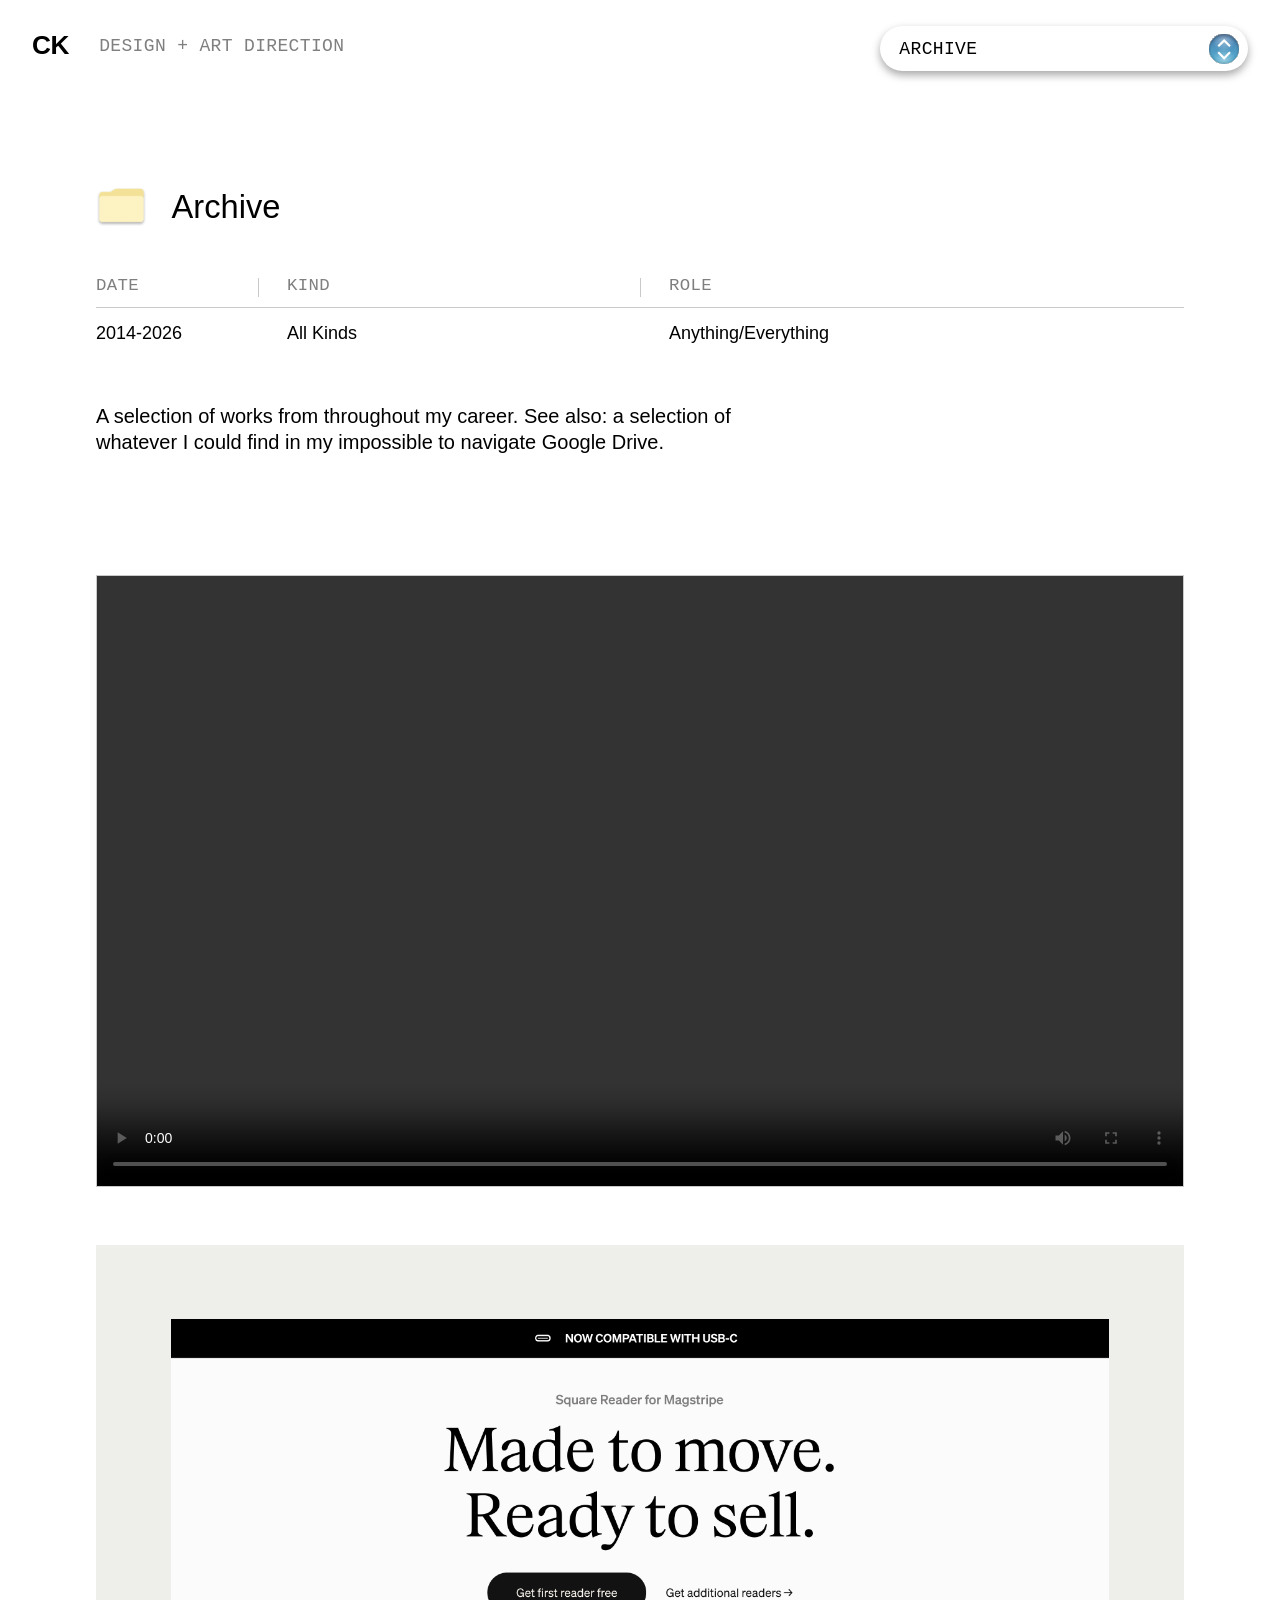
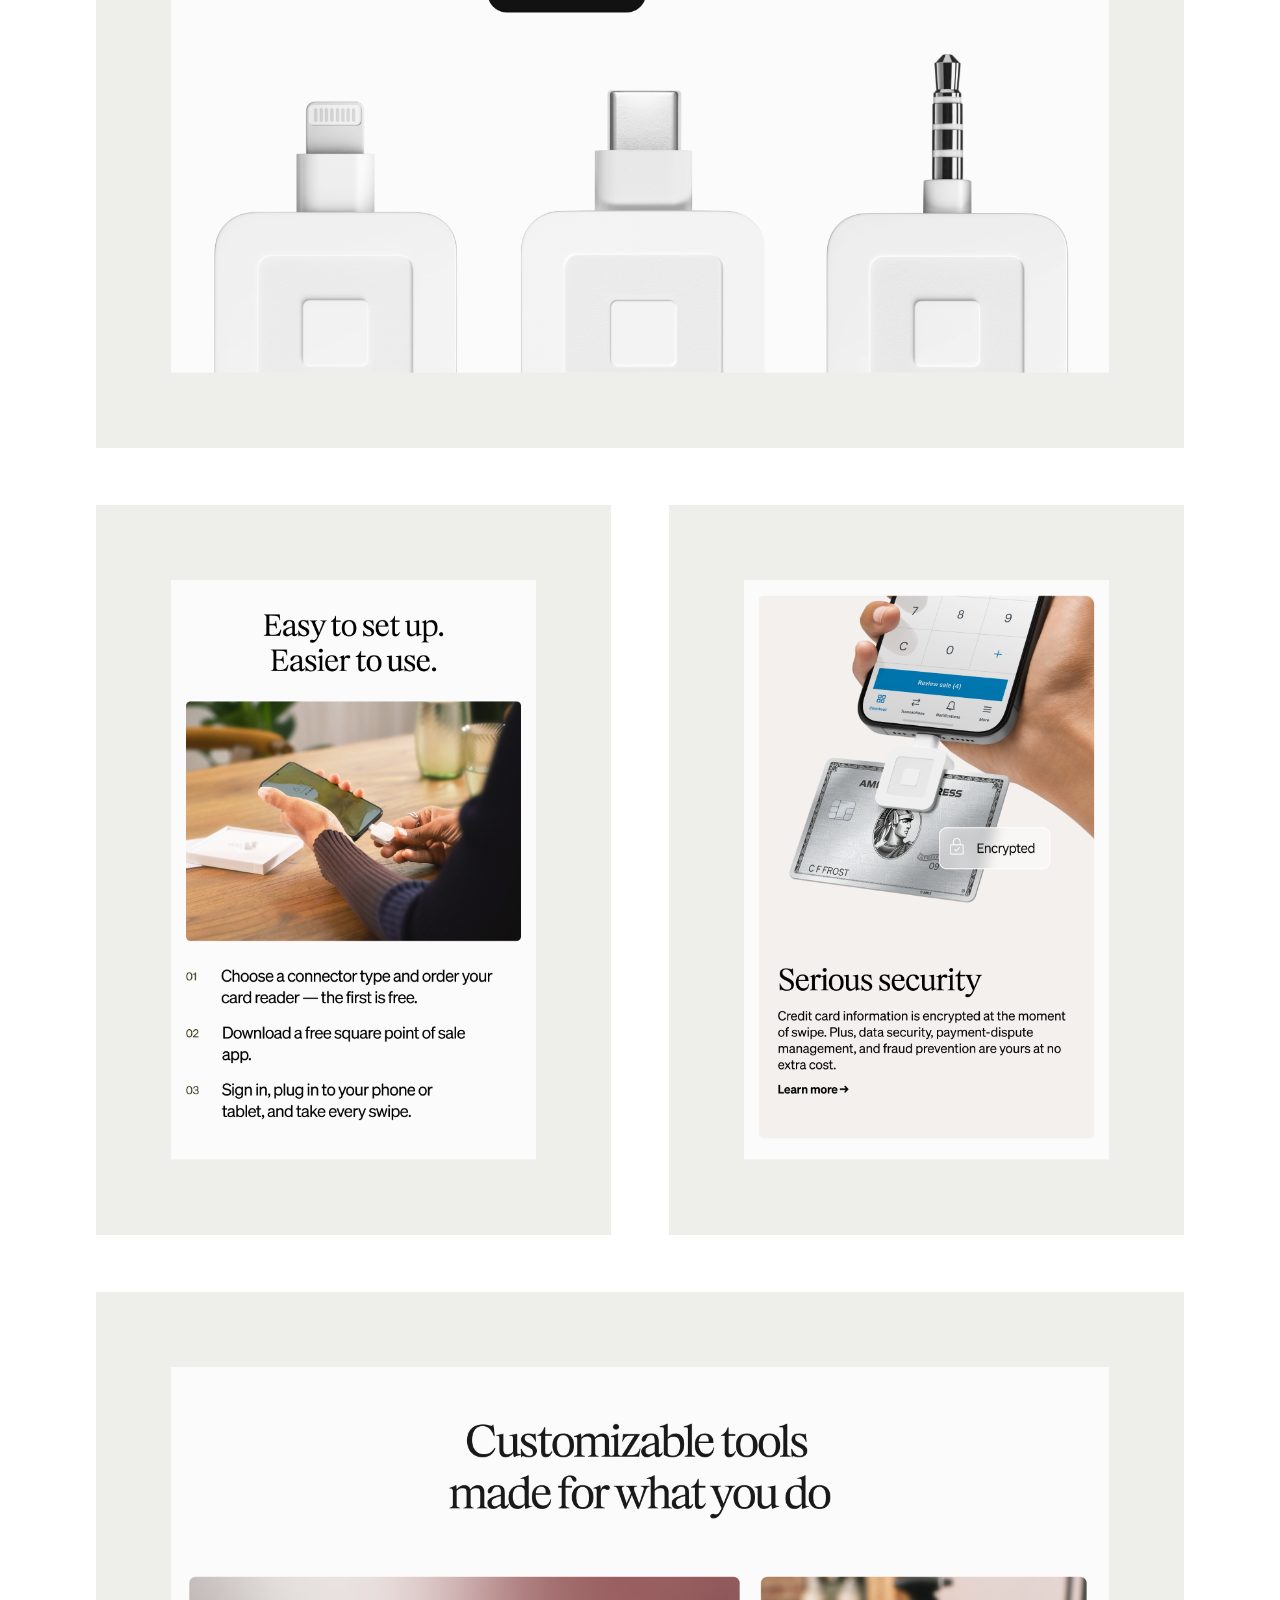
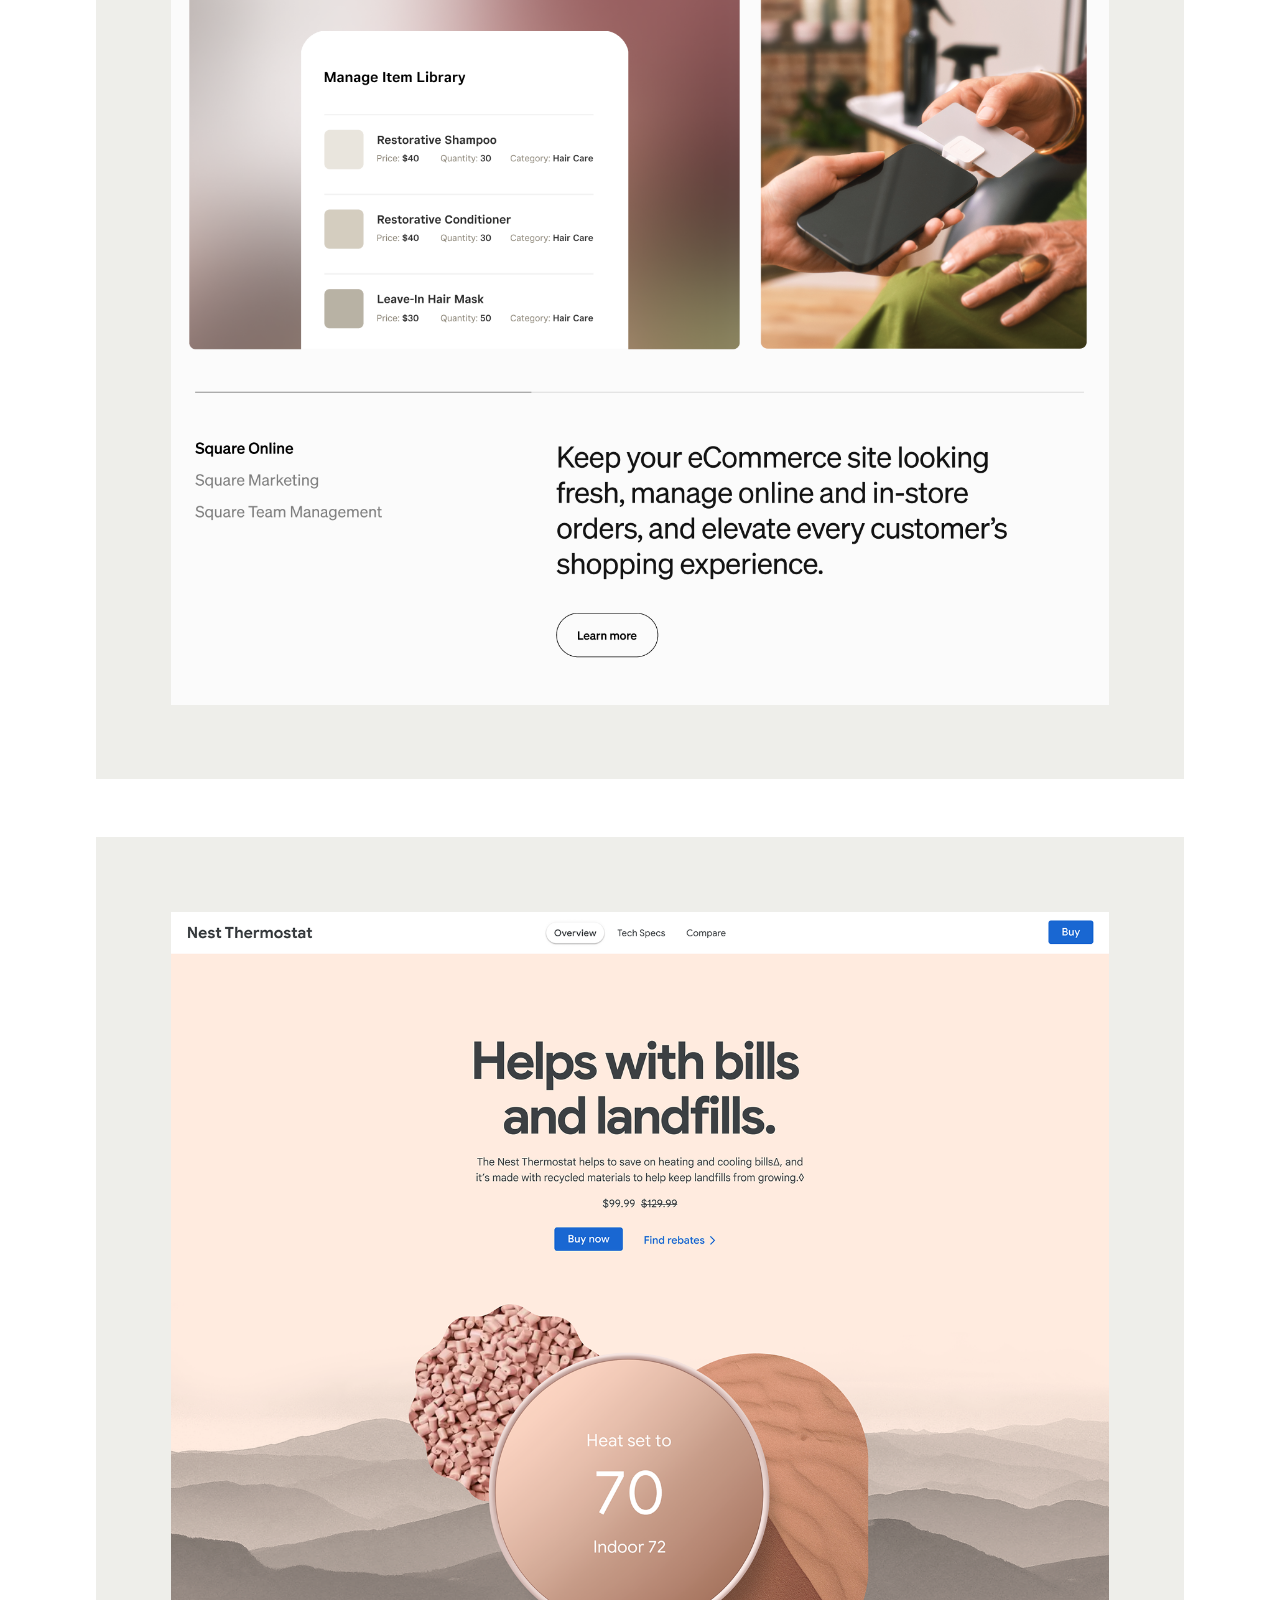
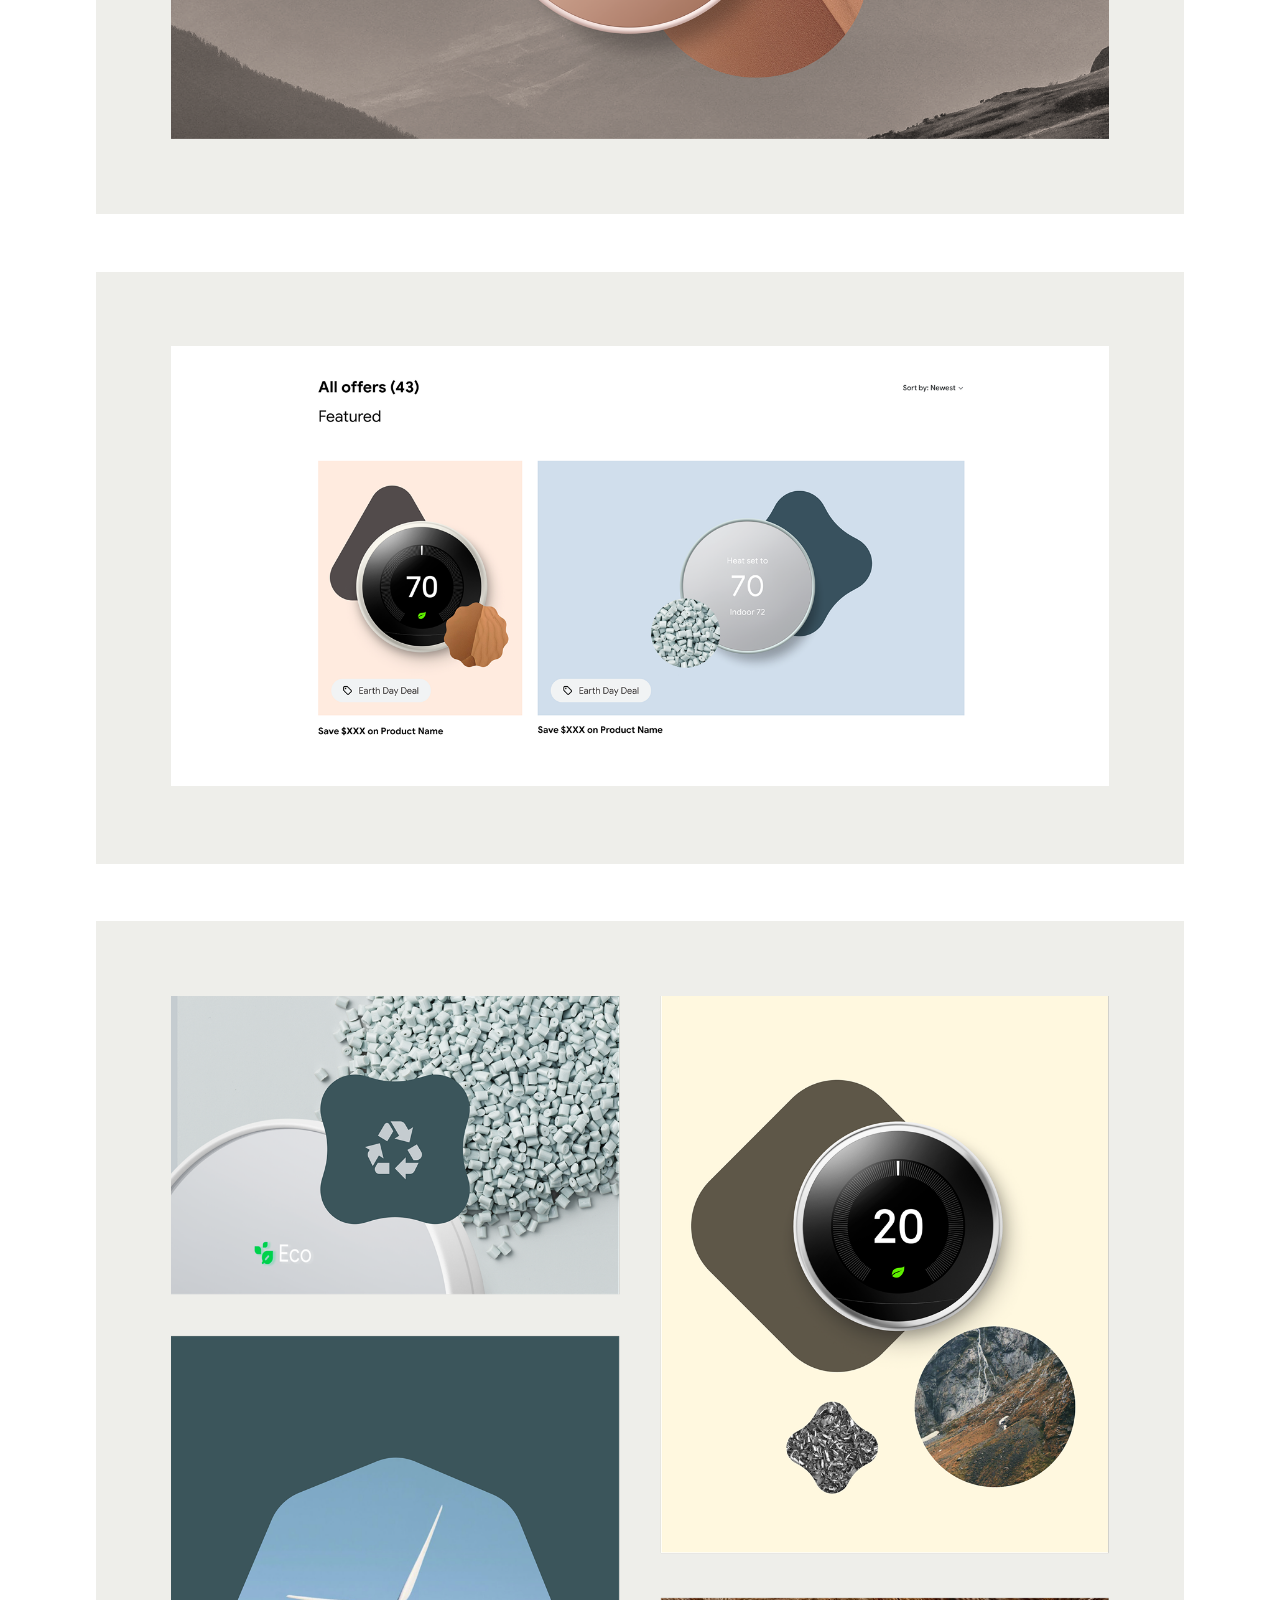
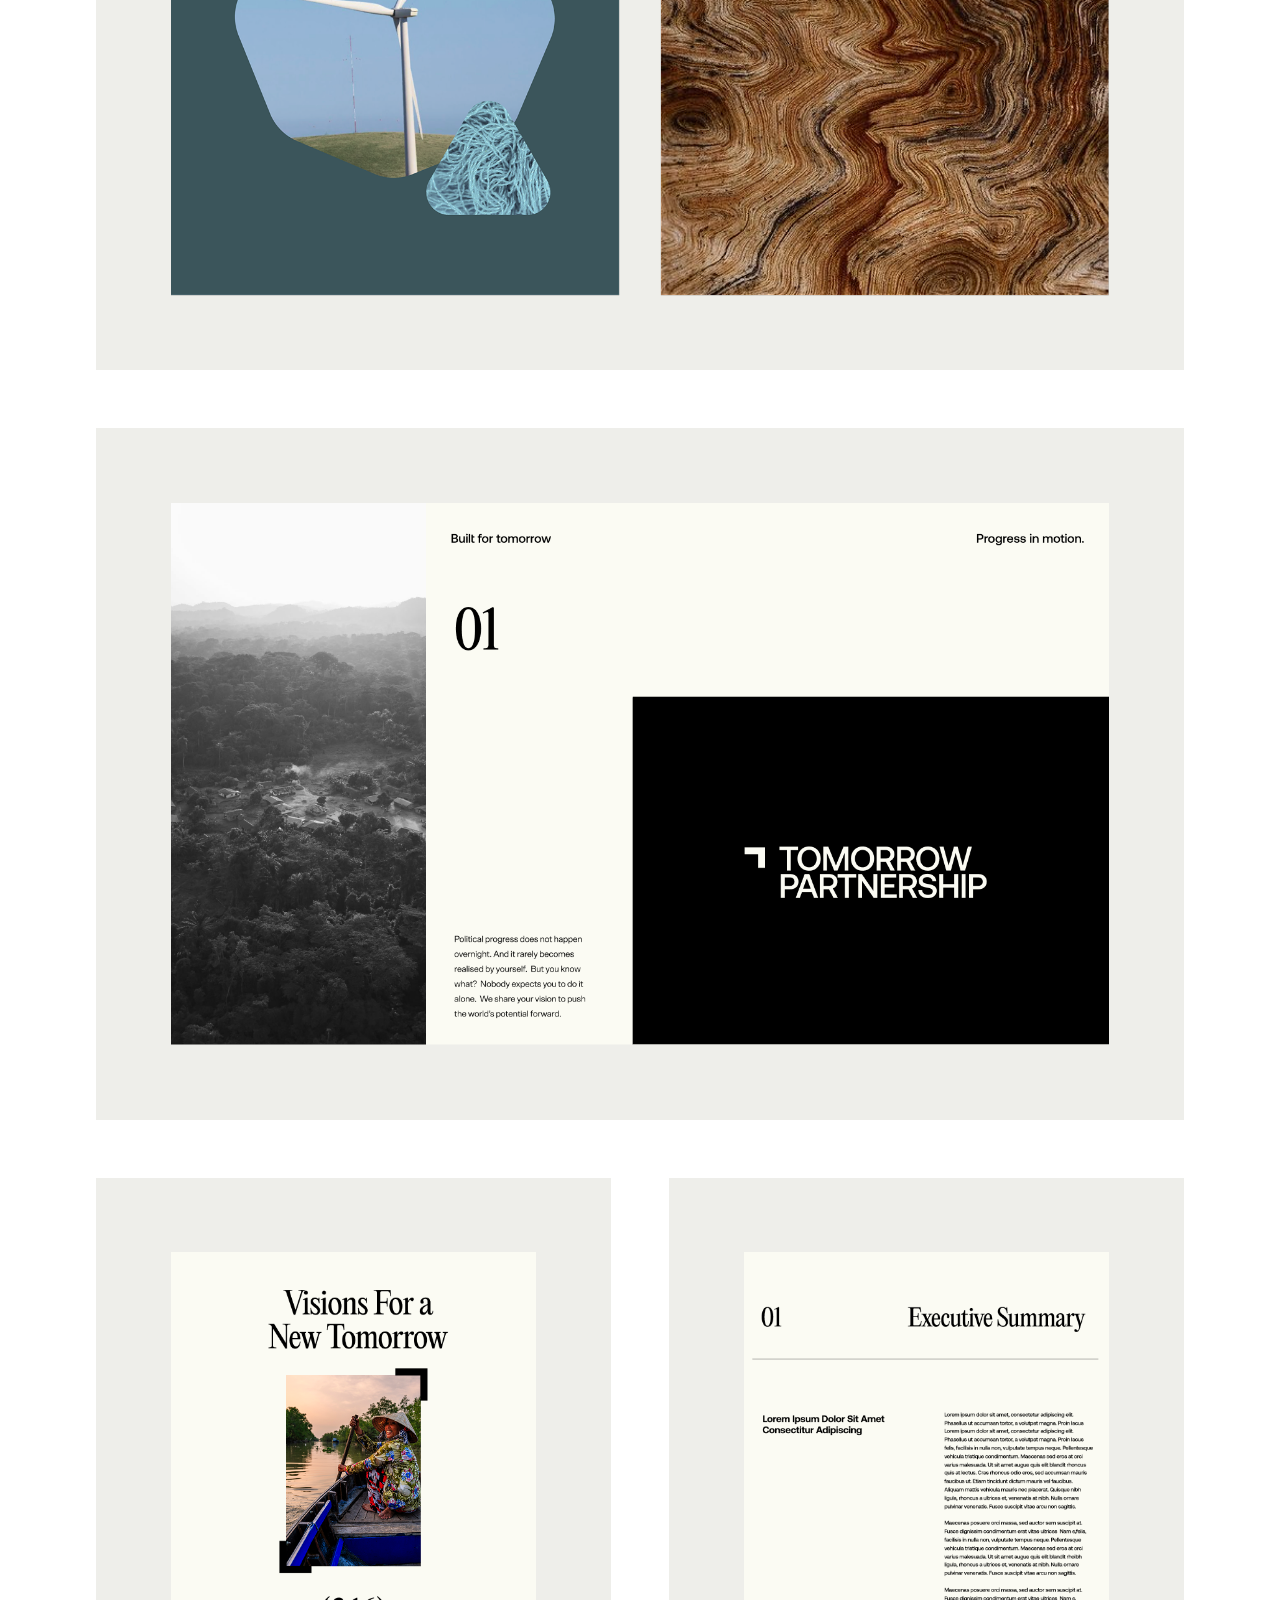
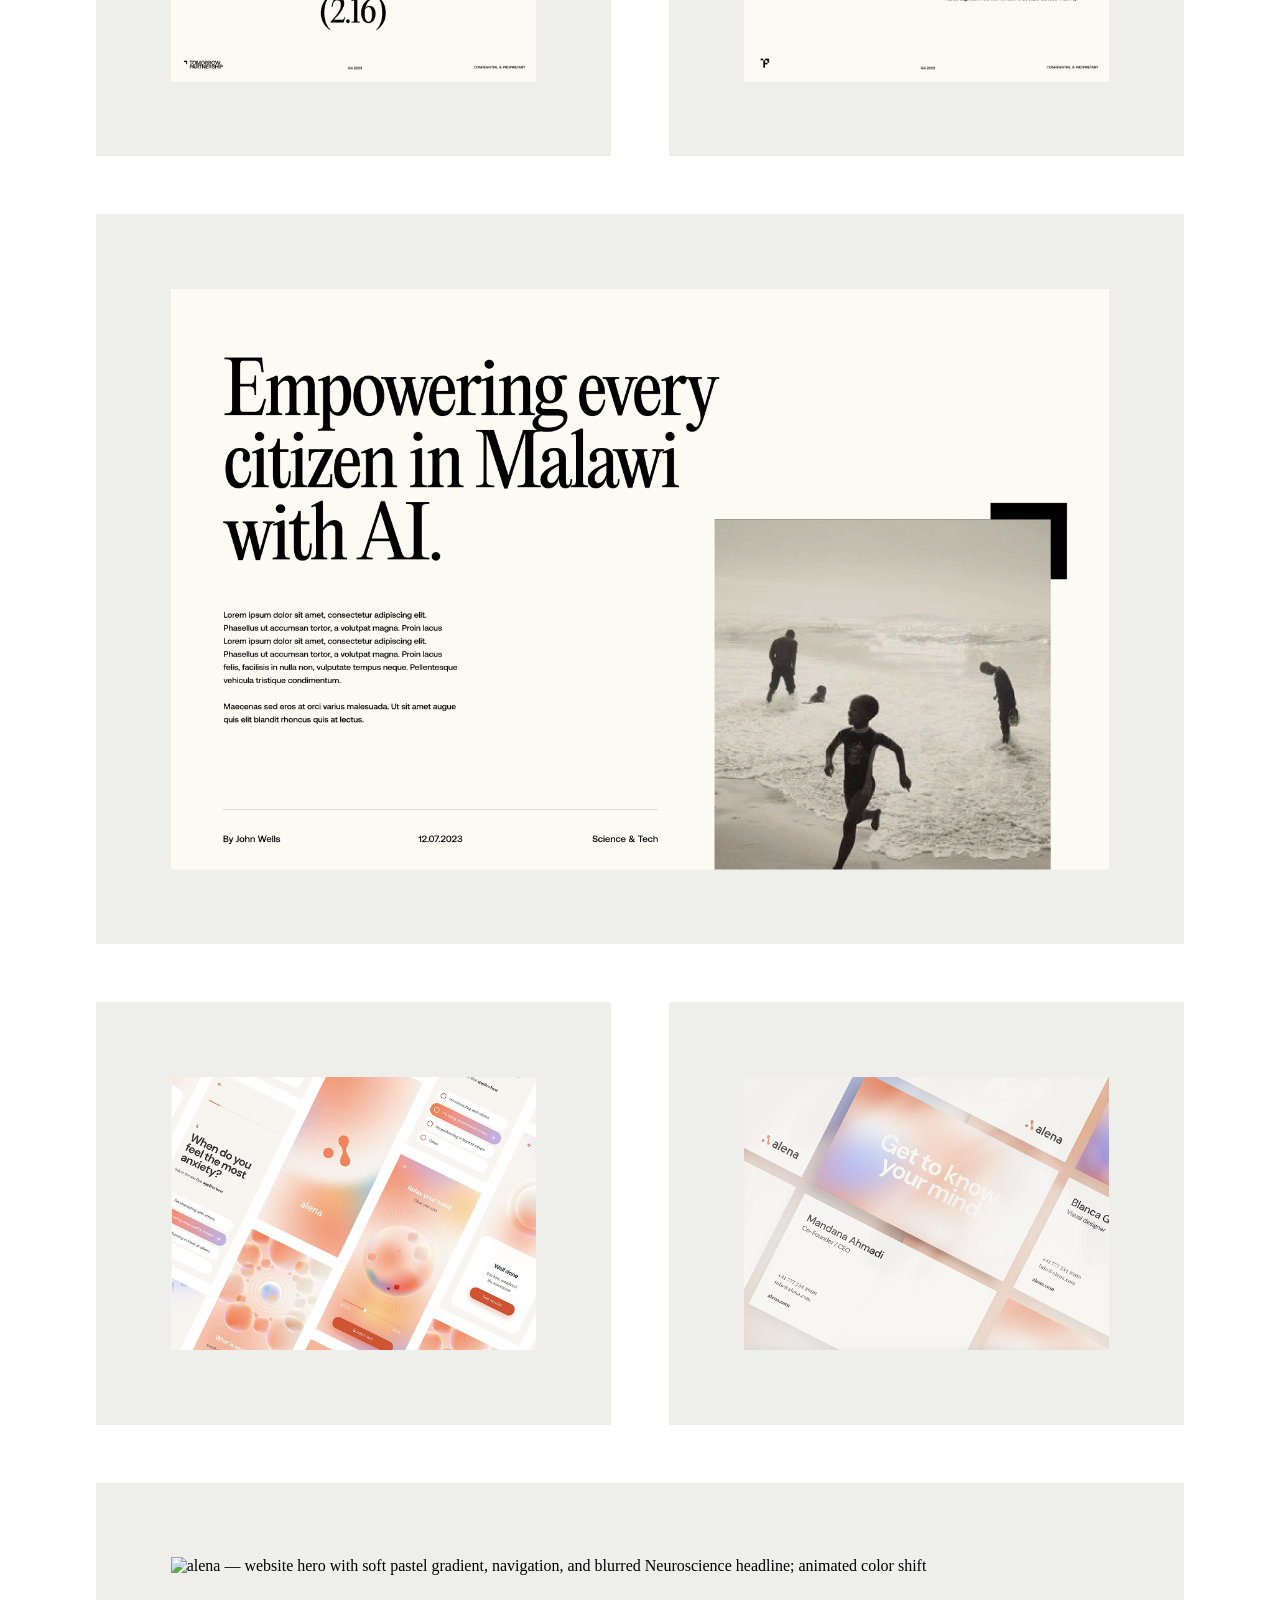
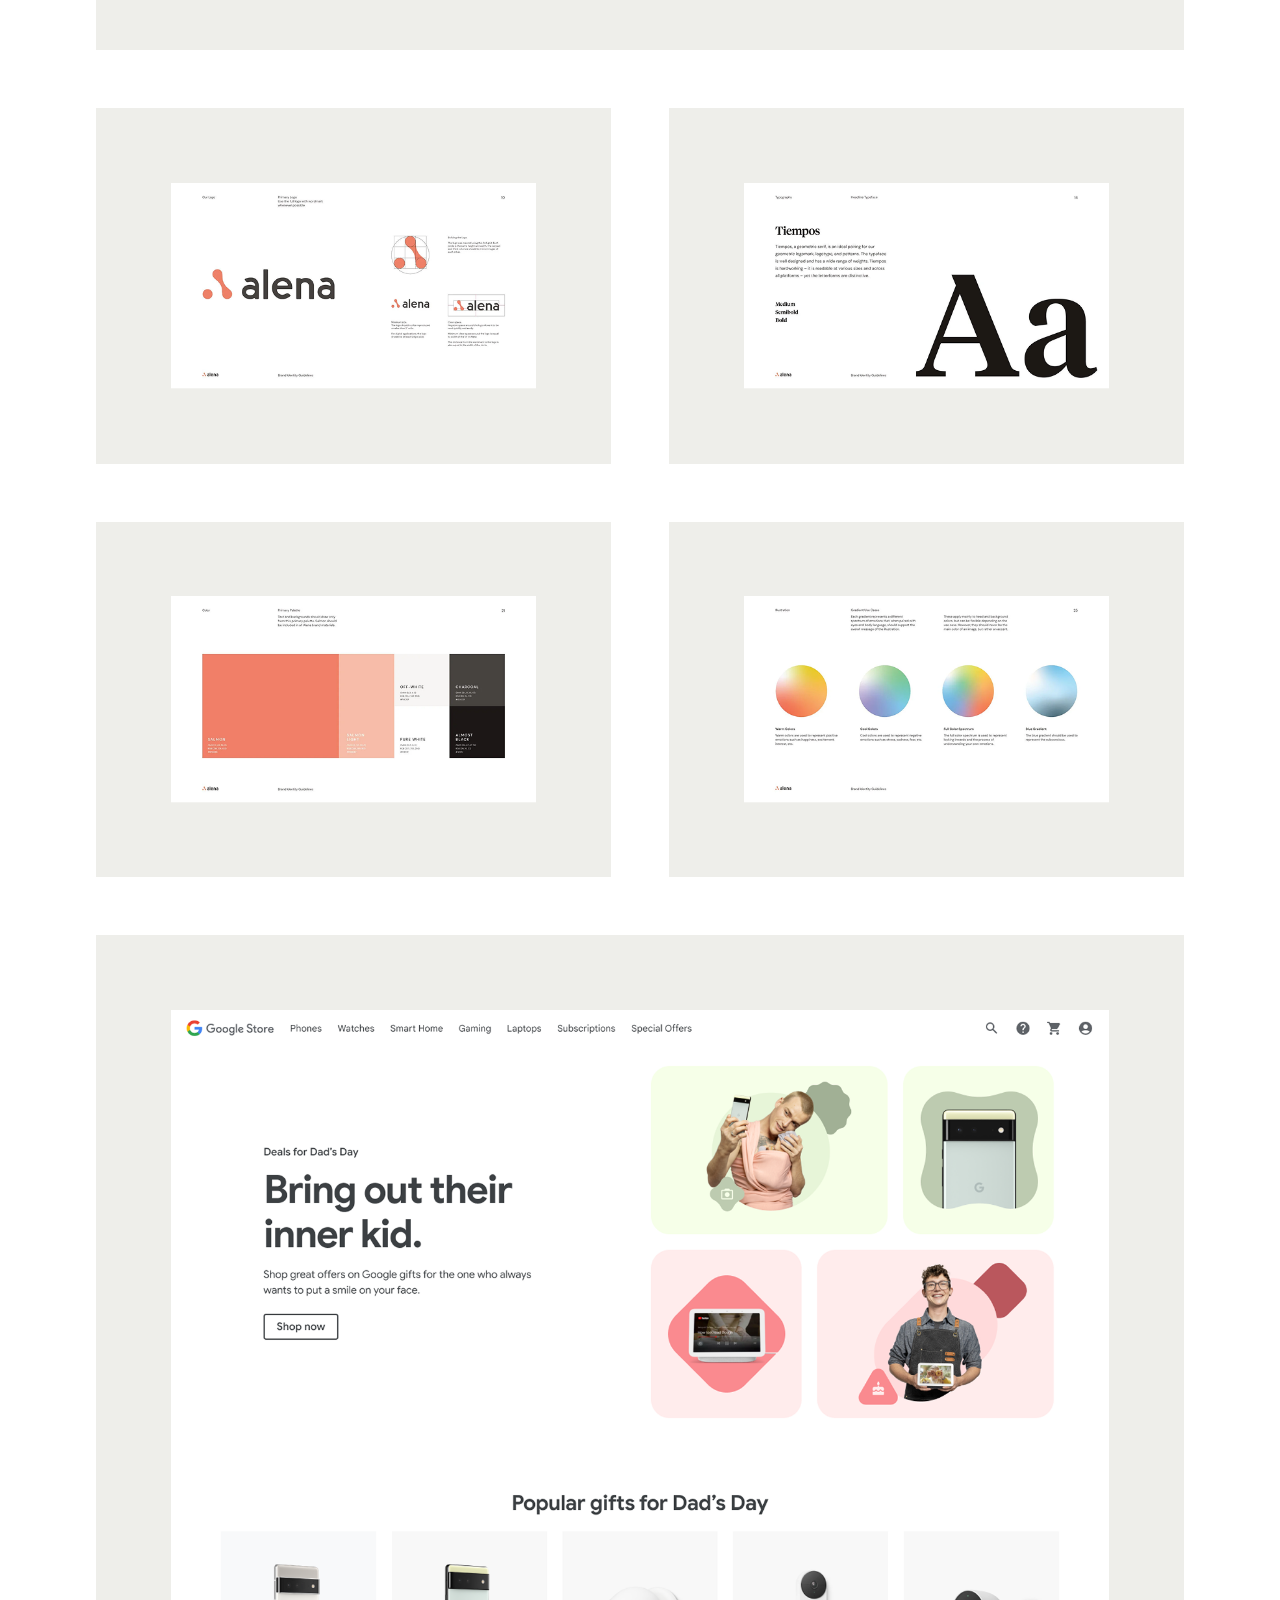
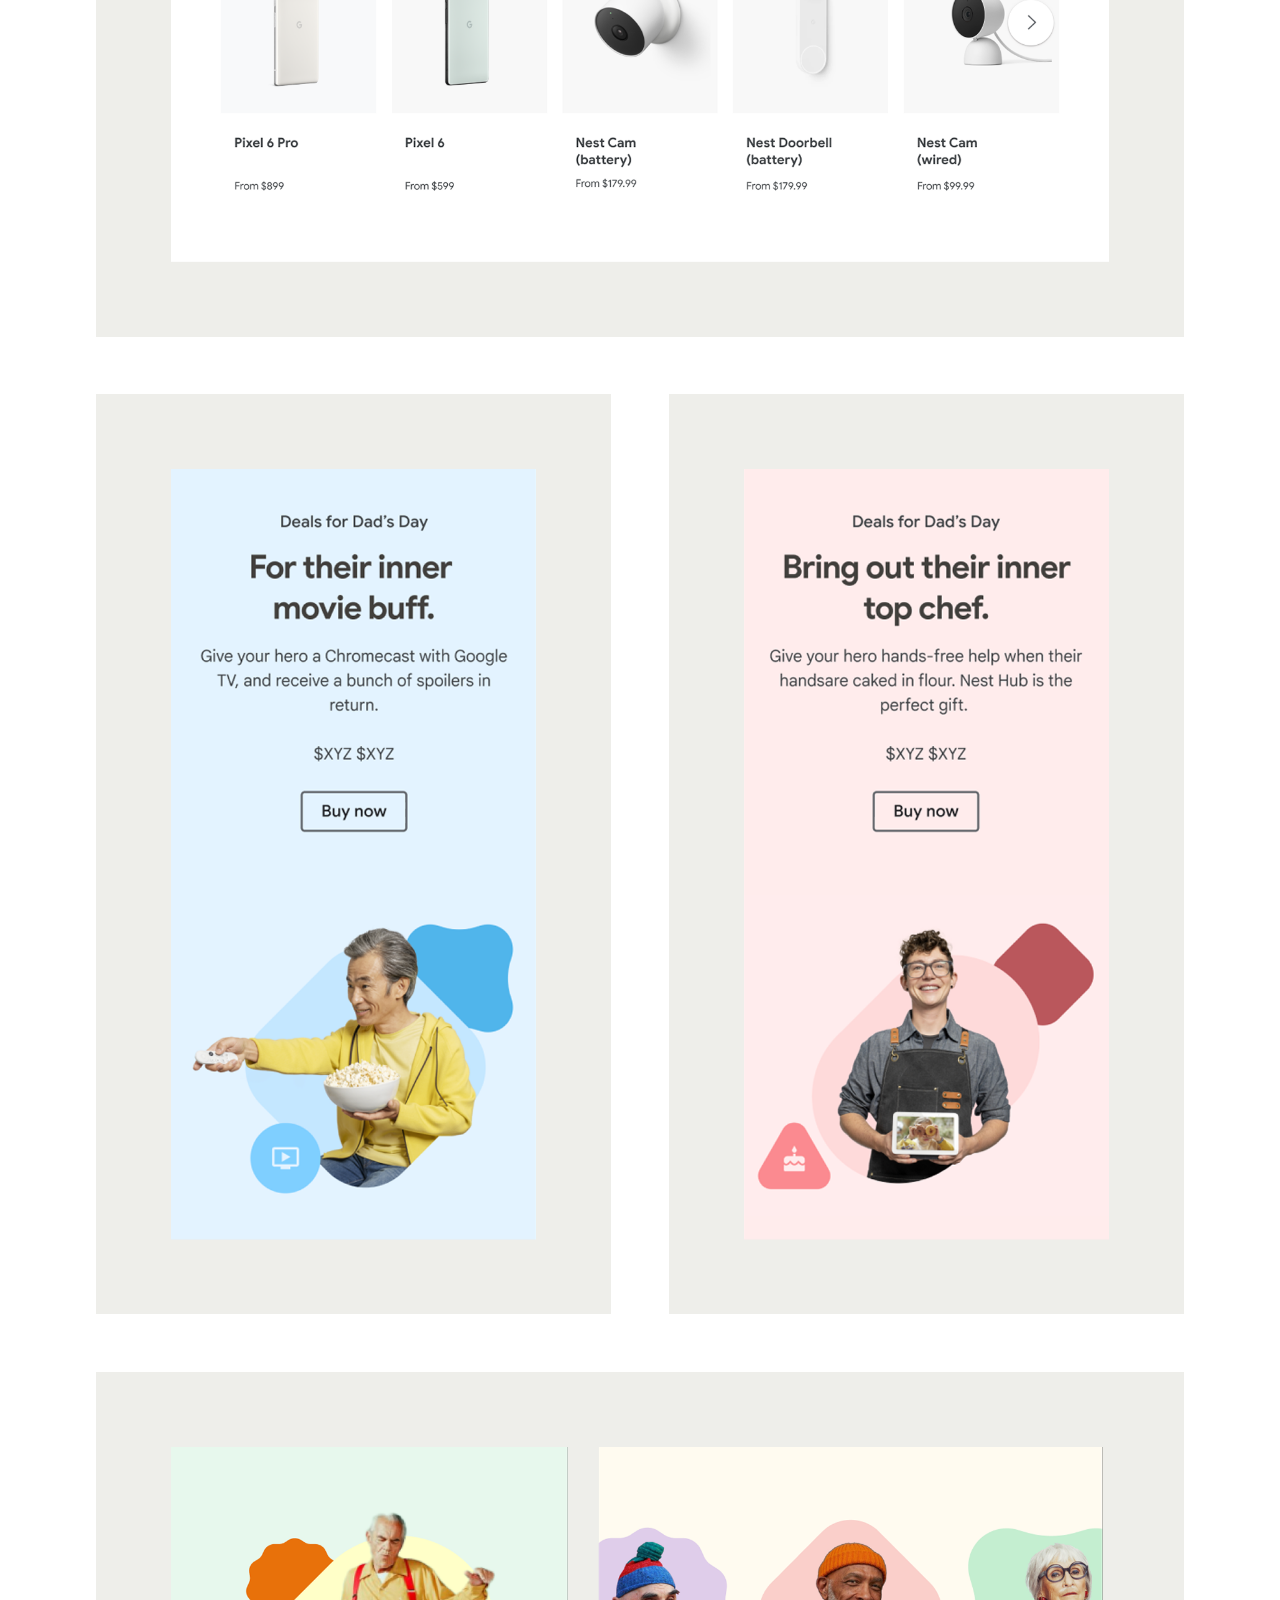
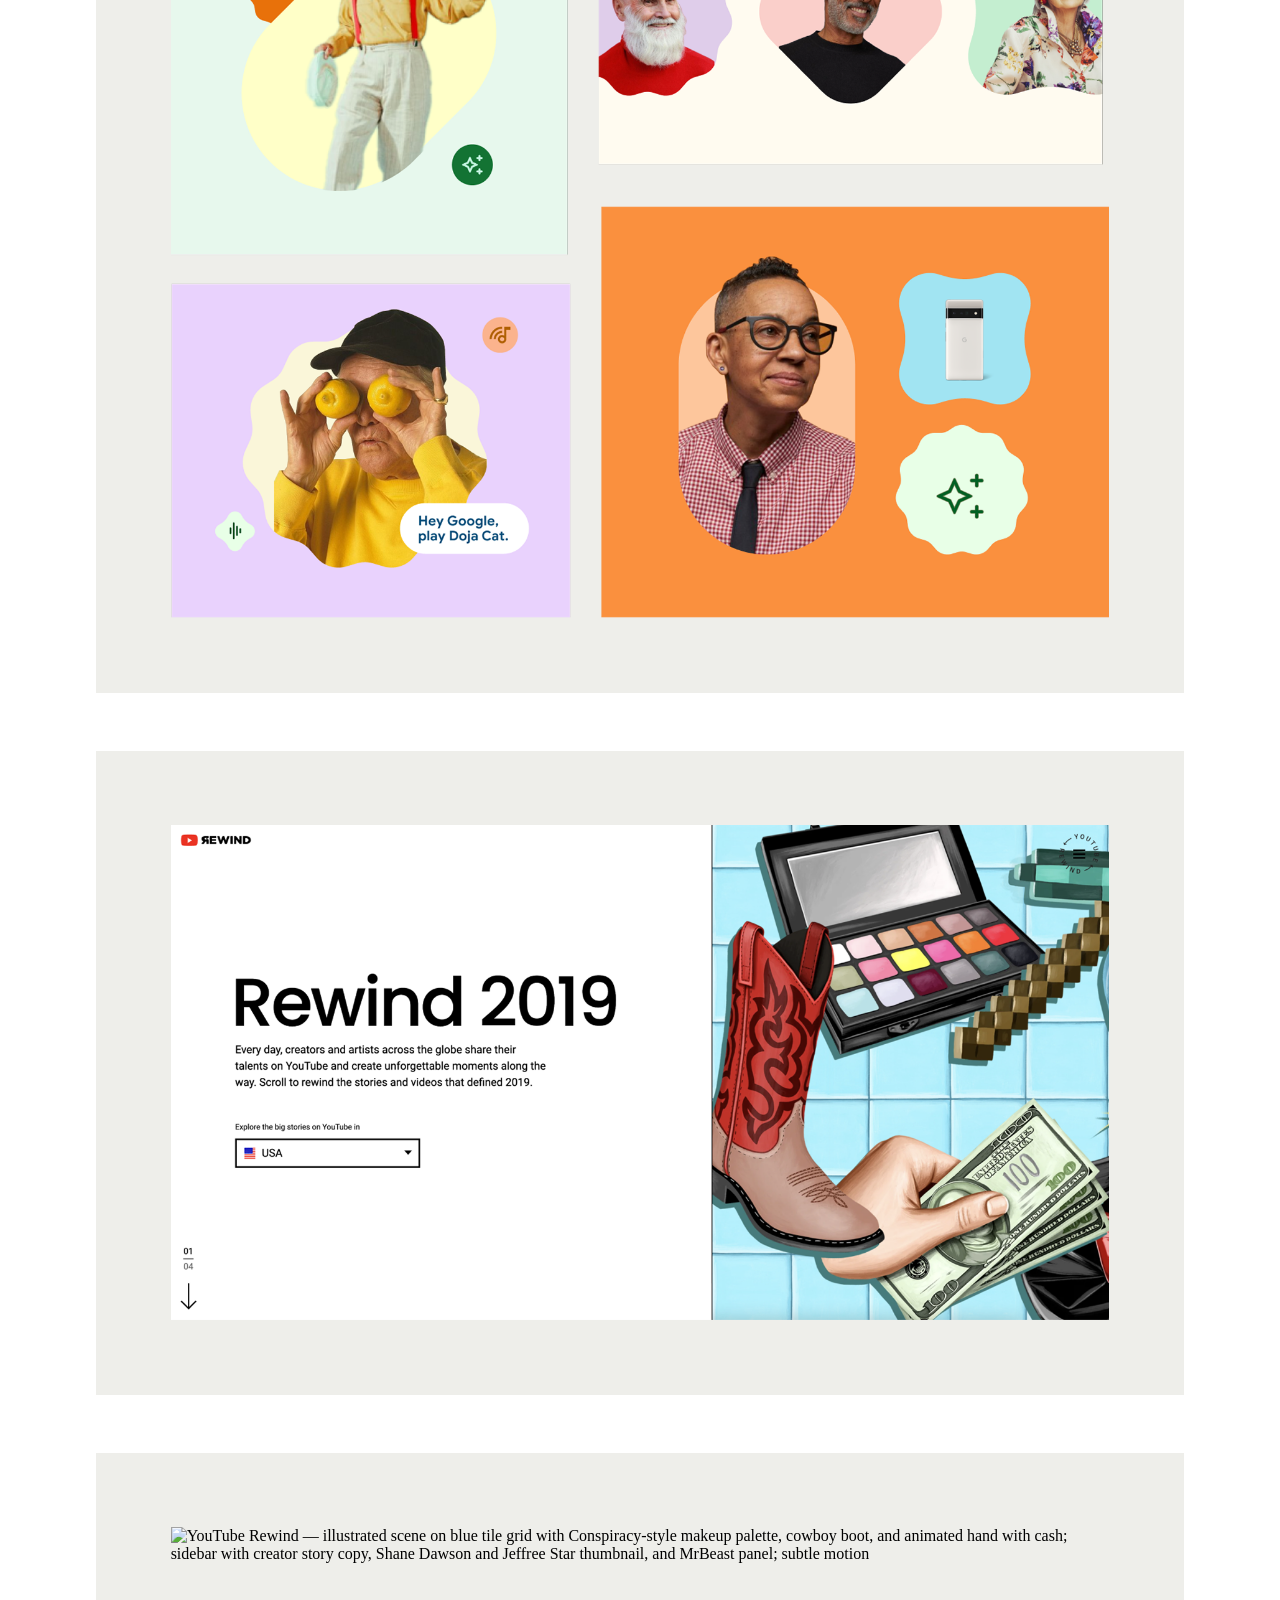
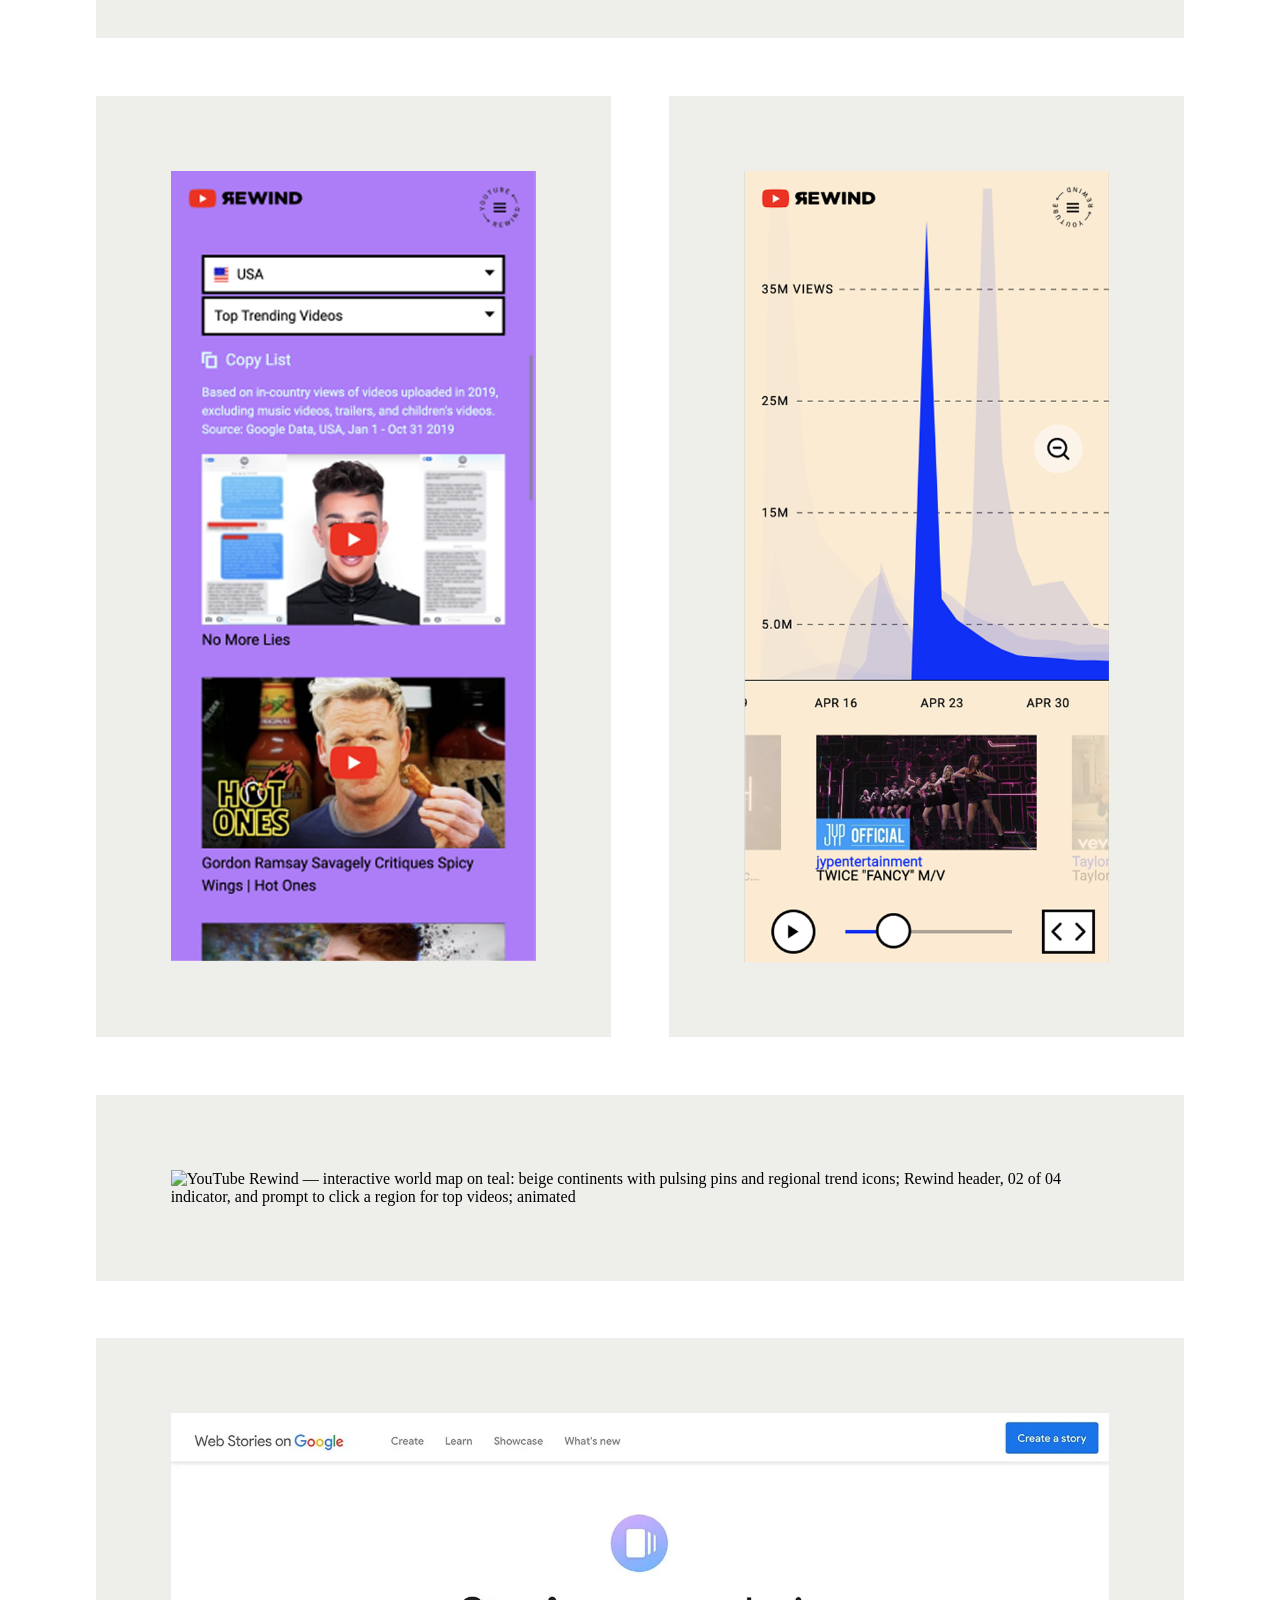
==== commit 45d00d2b: "removed grid button" ====
--- a/archive.html
+++ b/archive.html
@@ -3,7 +3,7 @@
   <head>
     <meta charset="UTF-8" />
     <meta name="viewport" content="width=device-width, initial-scale=1.0" />
-    <title>Archive — Cristina Keane</title>
+    <title>Cristina Keane – Design + Art Direction</title>
     <link rel="icon" href="assets/favicon.svg" type="image/svg+xml">
     <link rel="stylesheet" href="https://use.typekit.net/szd2mxv.css">
     <link rel="stylesheet" href="style.css">
@@ -469,9 +469,6 @@
     </footer>
 
     <script src="script.js"></script>
-    <button class="grid-toggle" onclick="document.getElementById('gridOverlay').classList.toggle('visible')">
-      Toggle Grid
-    </button>
 
   </body>
 </html>
--- a/style.css
+++ b/style.css
@@ -1659,22 +1659,6 @@
       height: 100%;
     }
 
-    /* ─── Toggle button ──────────────────────────────────────────────── */
-    .grid-toggle {
-      position: fixed;
-      bottom: 24px;
-      right: 24px;
-      background: #000;
-      color: #fff;
-      border: none;
-      padding: 10px 18px;
-      font-family: 'Courier New', monospace;
-      font-size: 11px;
-      letter-spacing: 0.1em;
-      text-transform: uppercase;
-      border-radius: 2px;
-      z-index: 10000;
-    }
     @media (max-width: 600px) {
       .grid-item {
         grid-column: span 3;
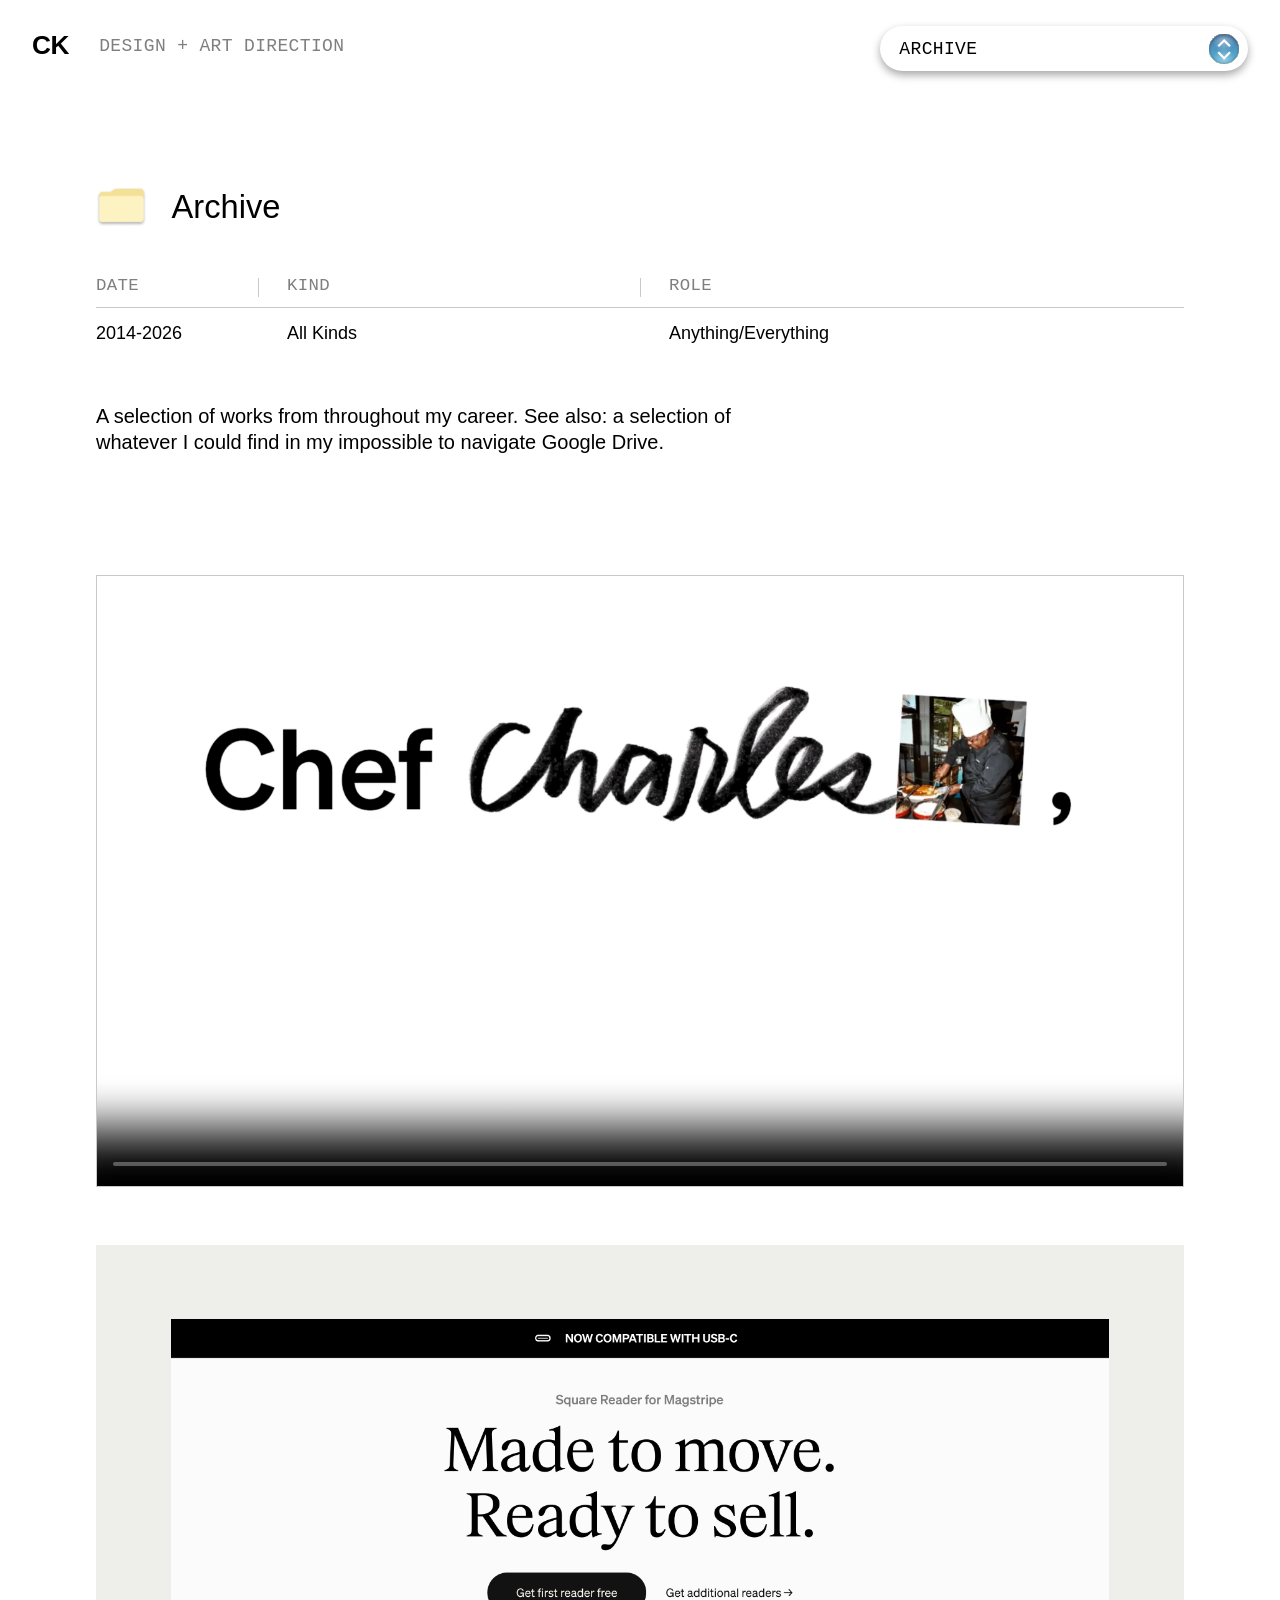
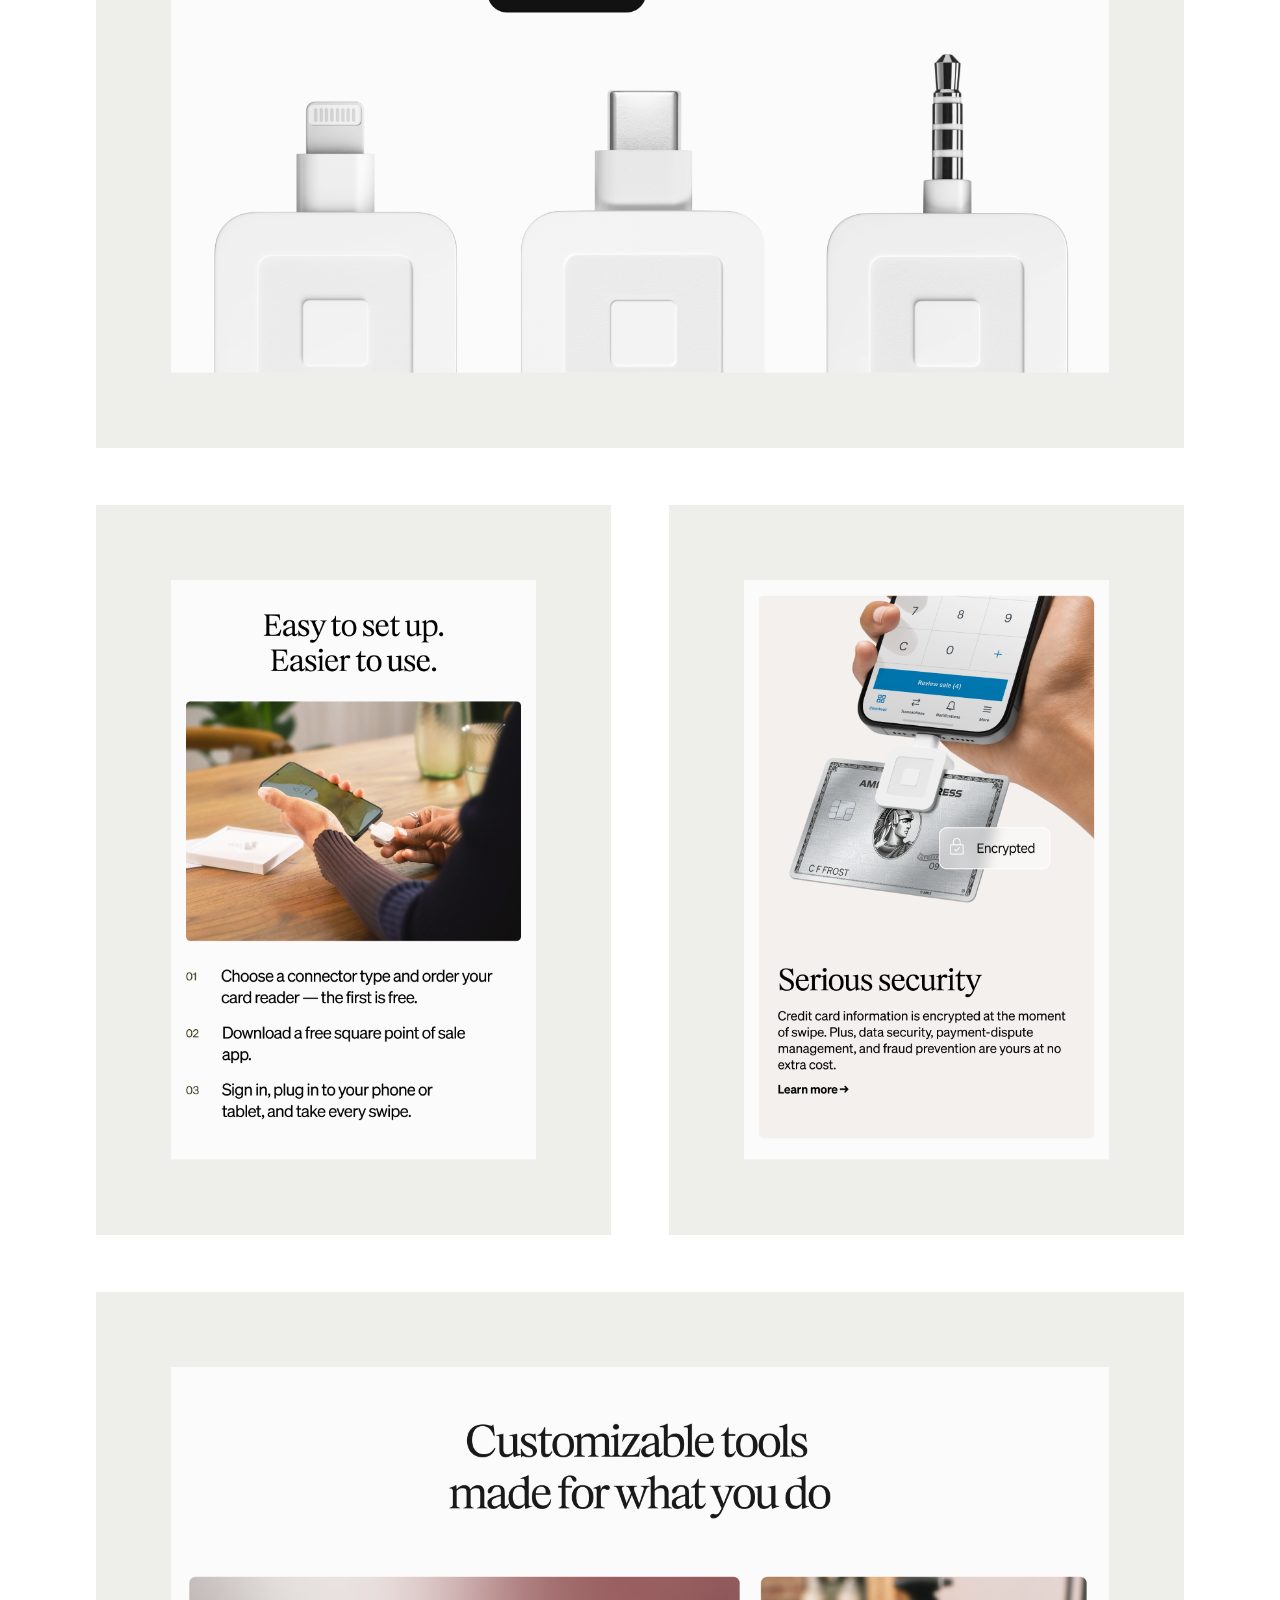
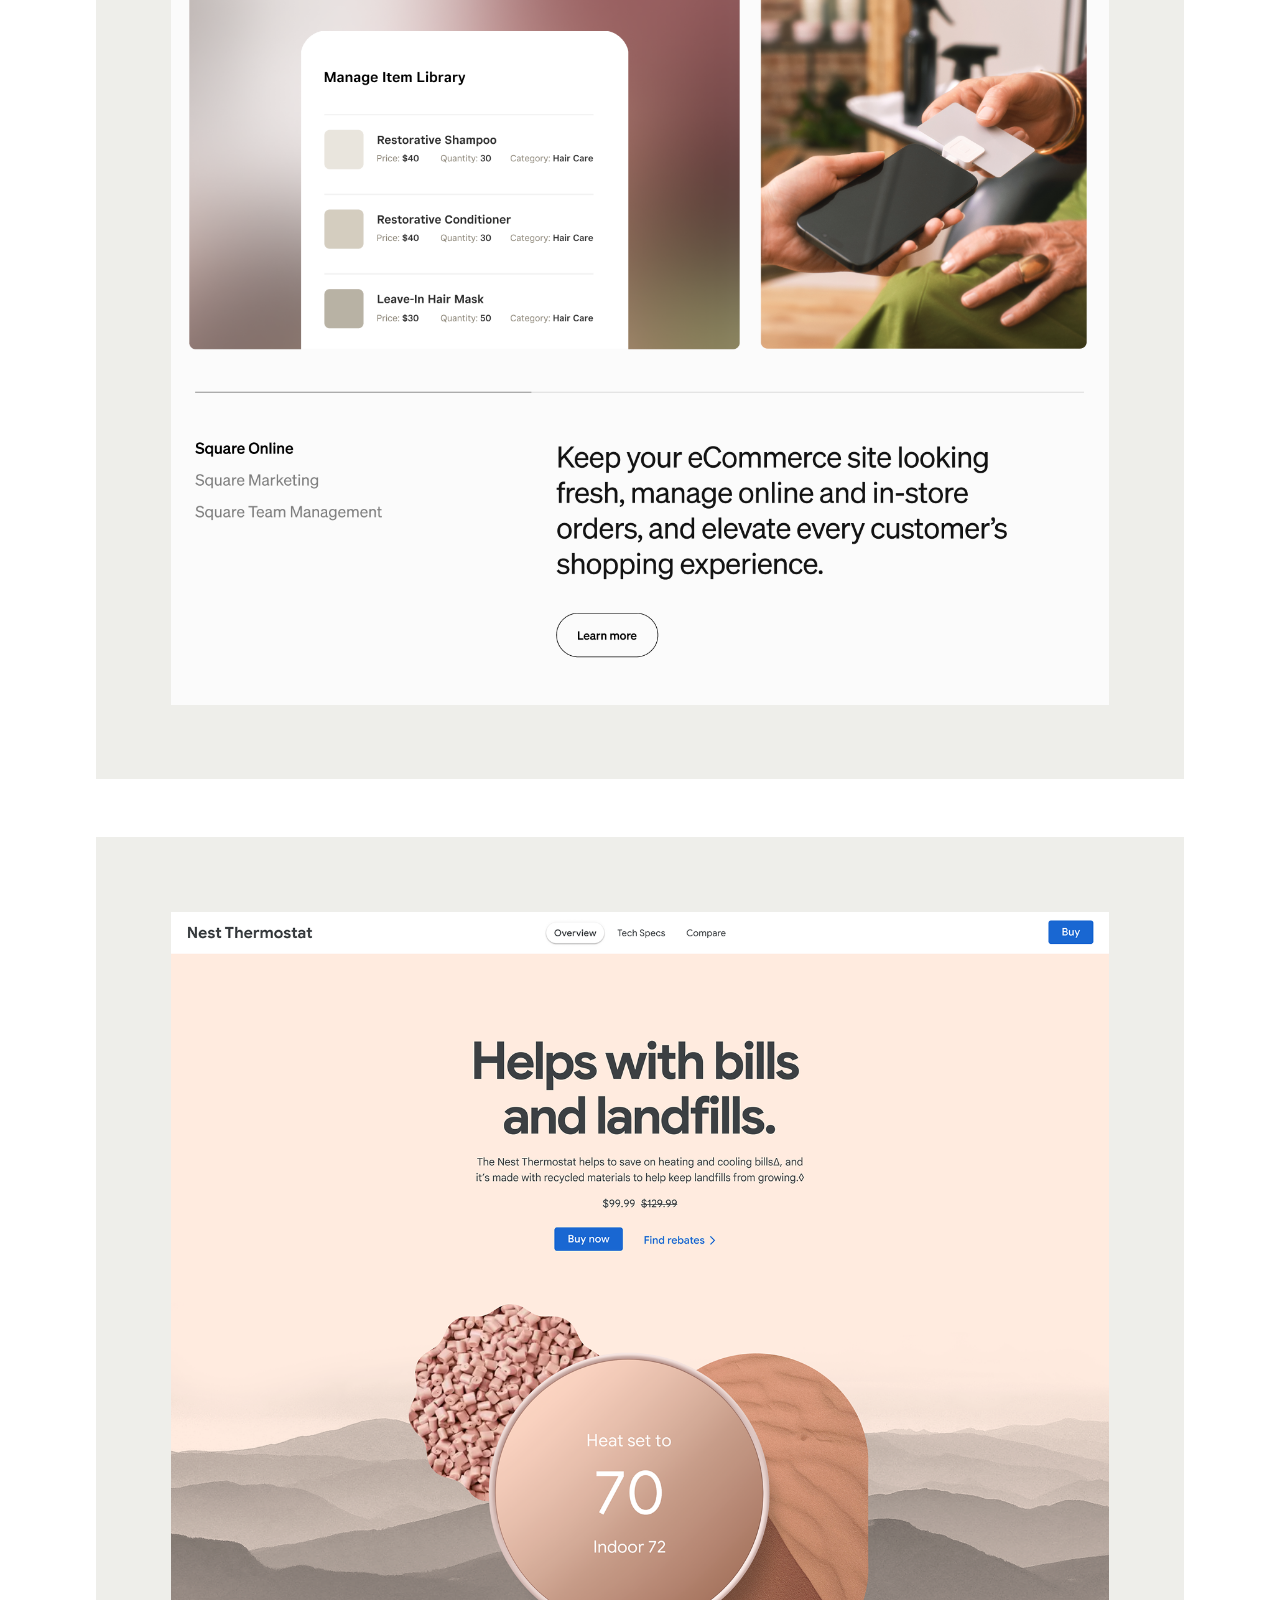
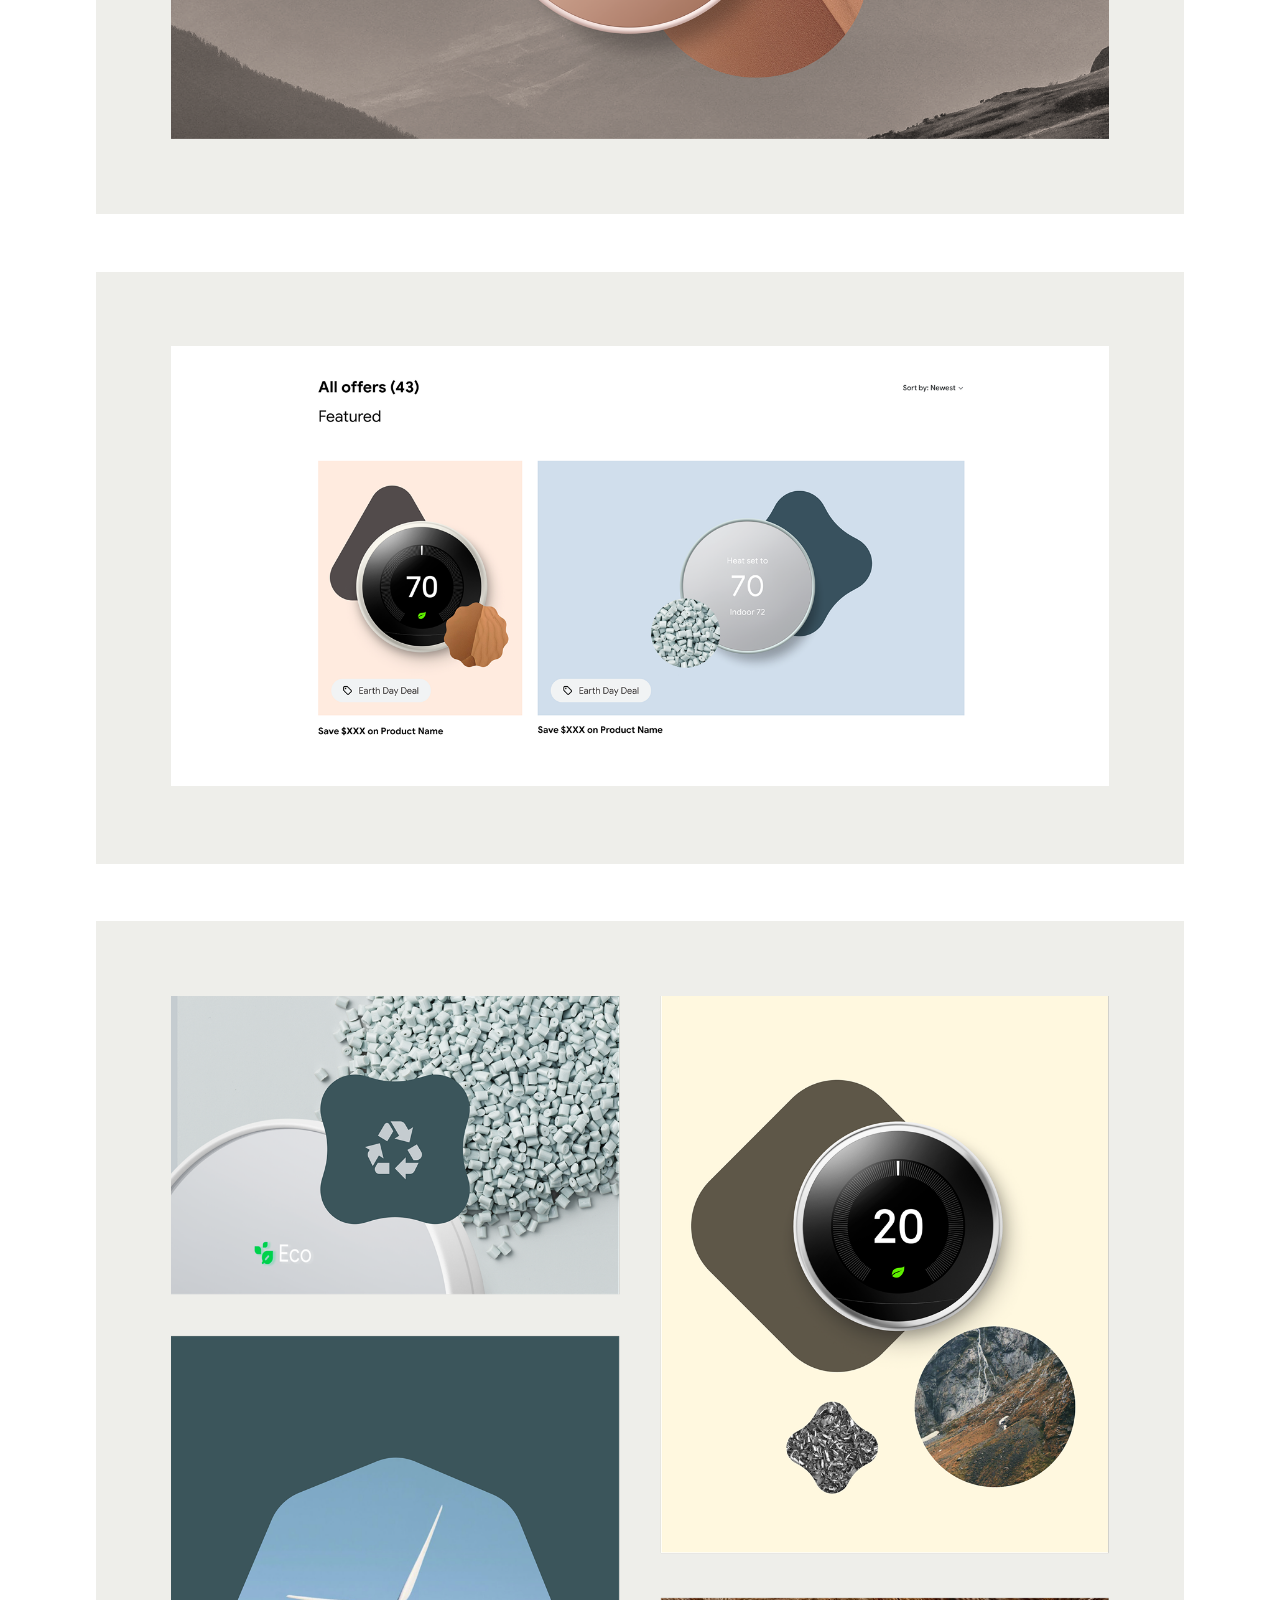
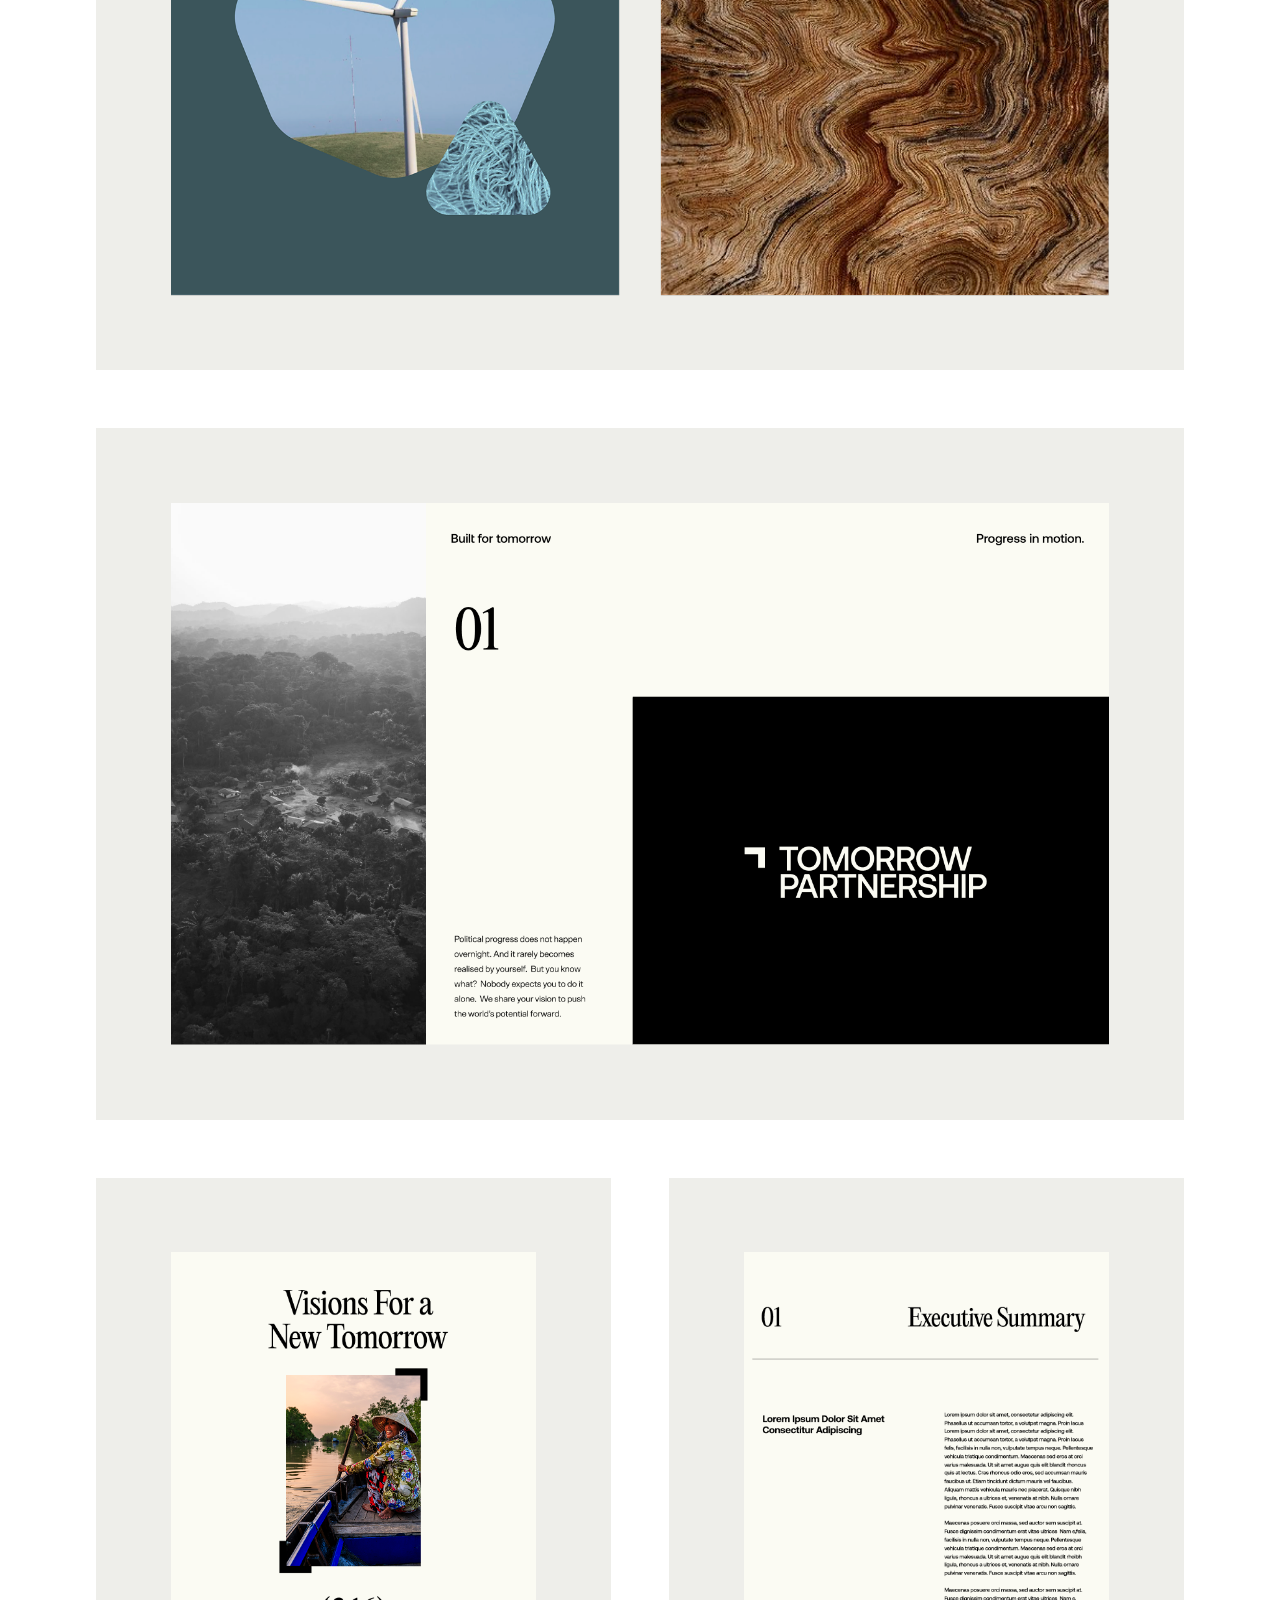
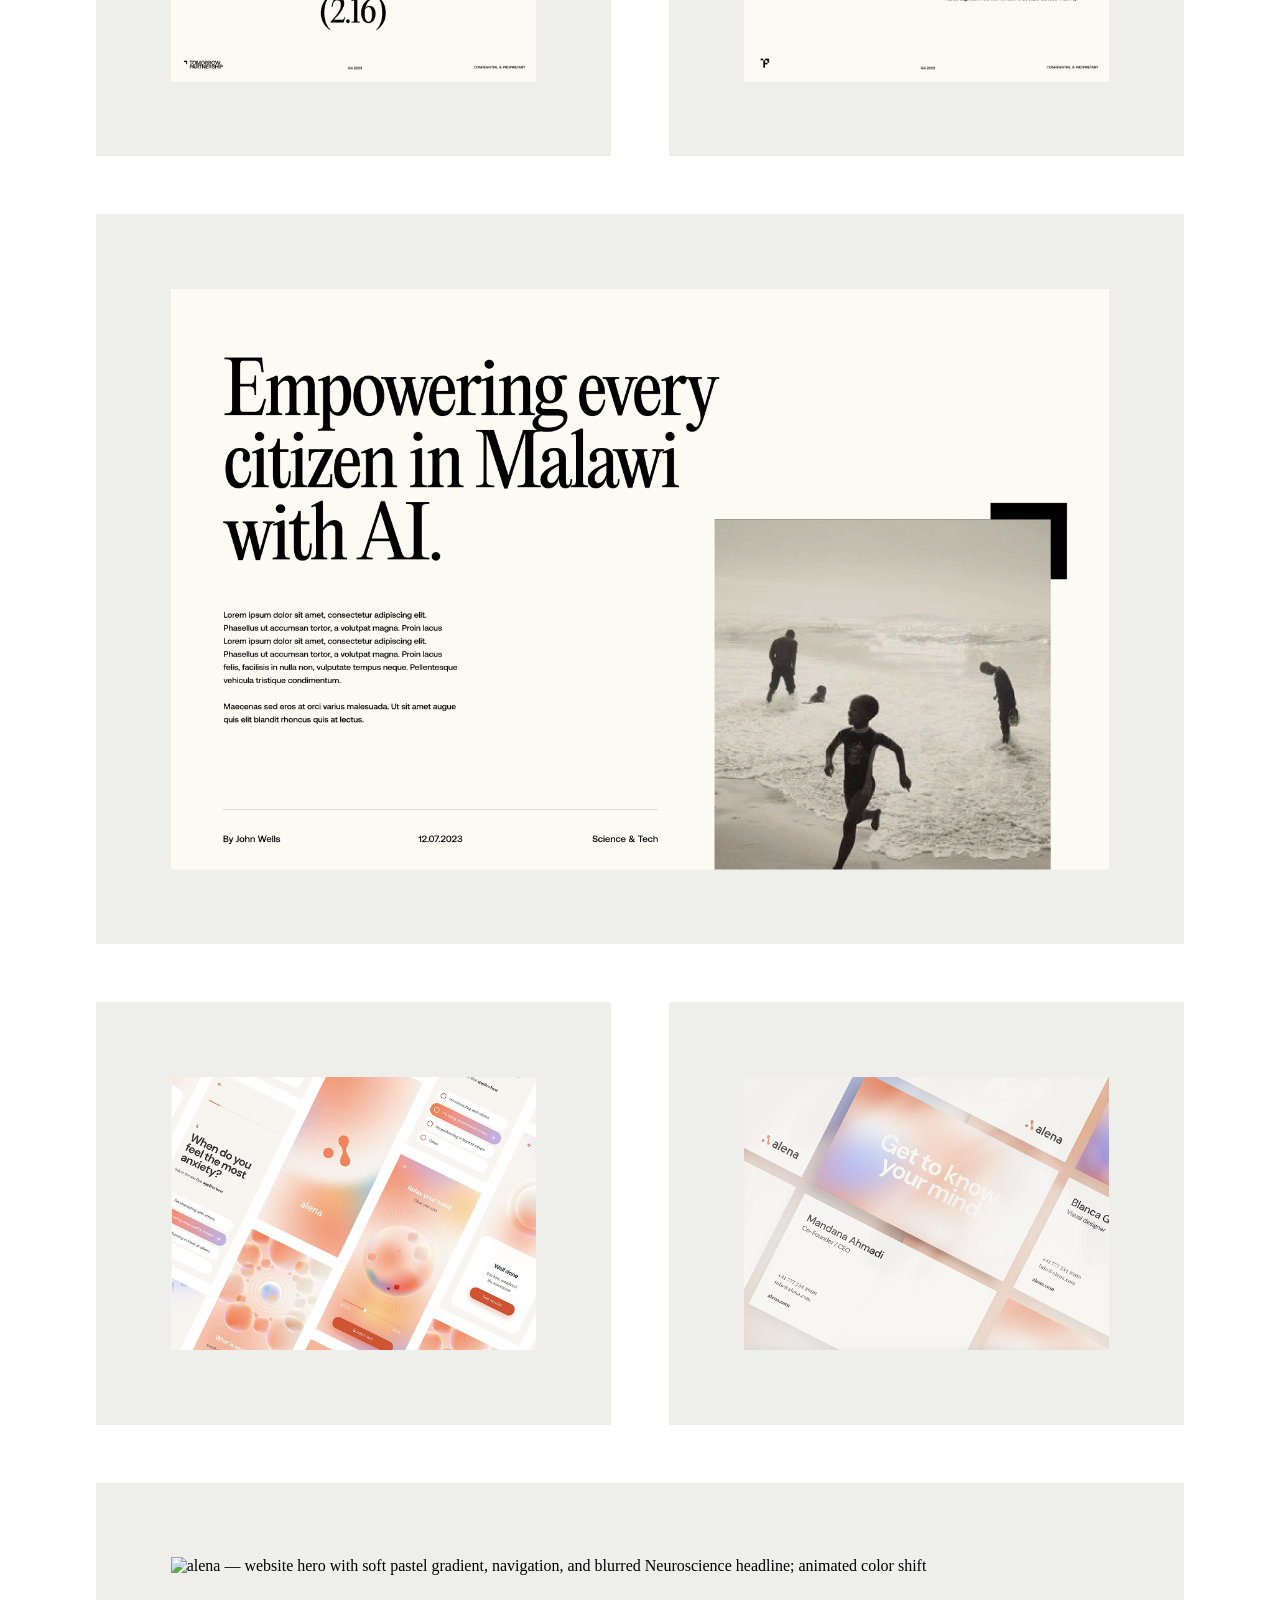
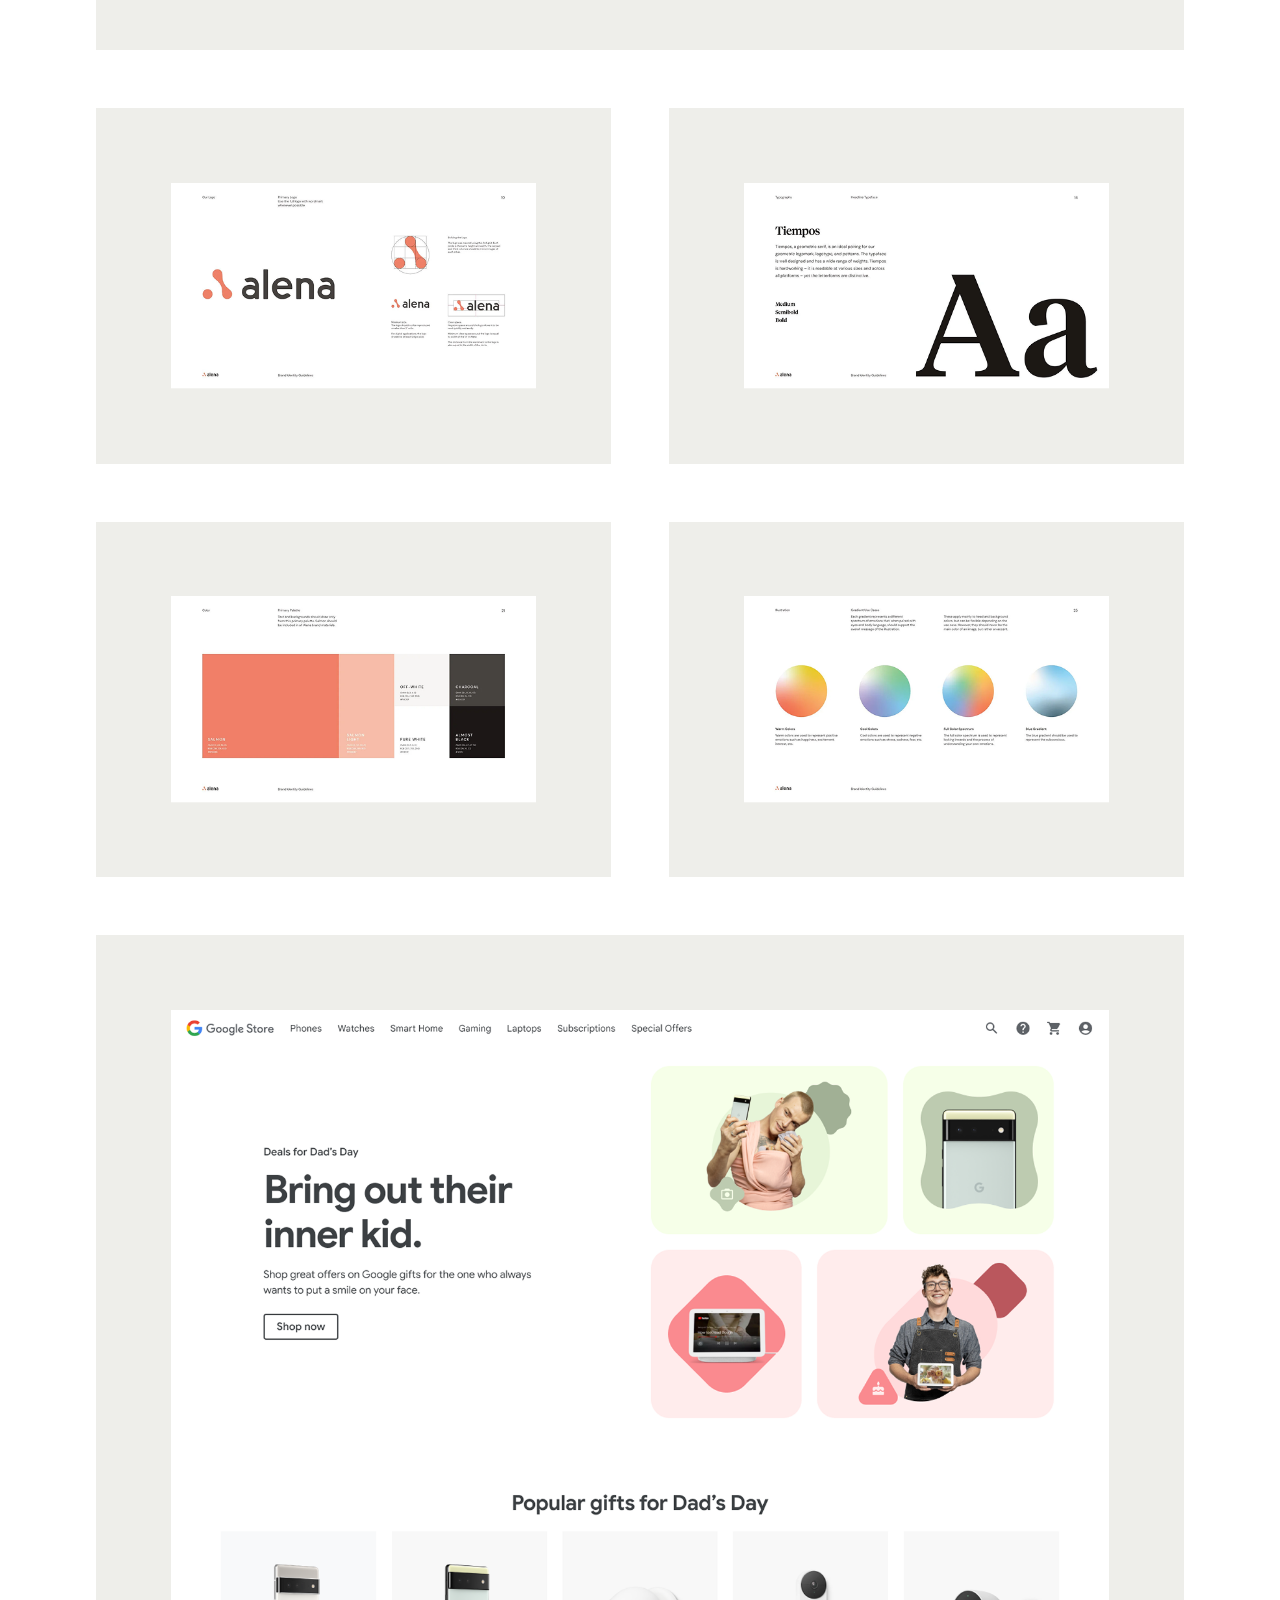
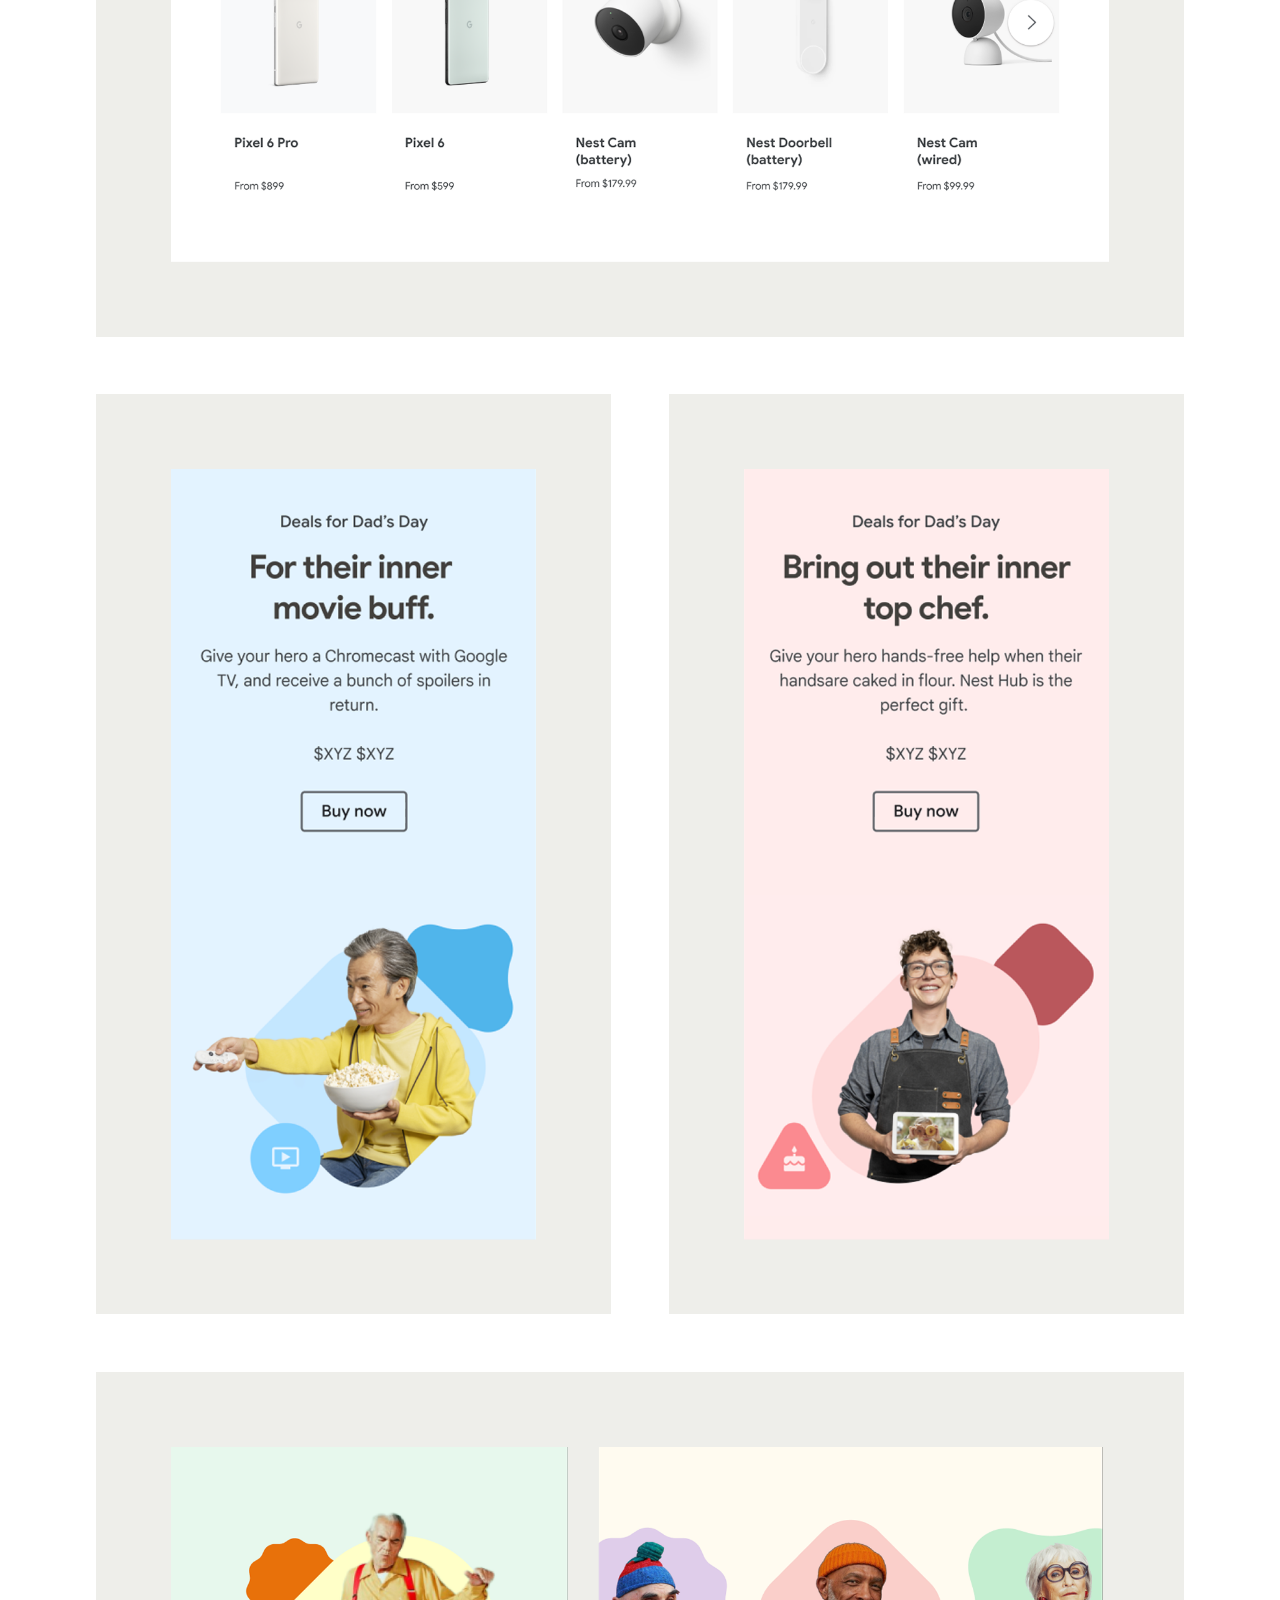
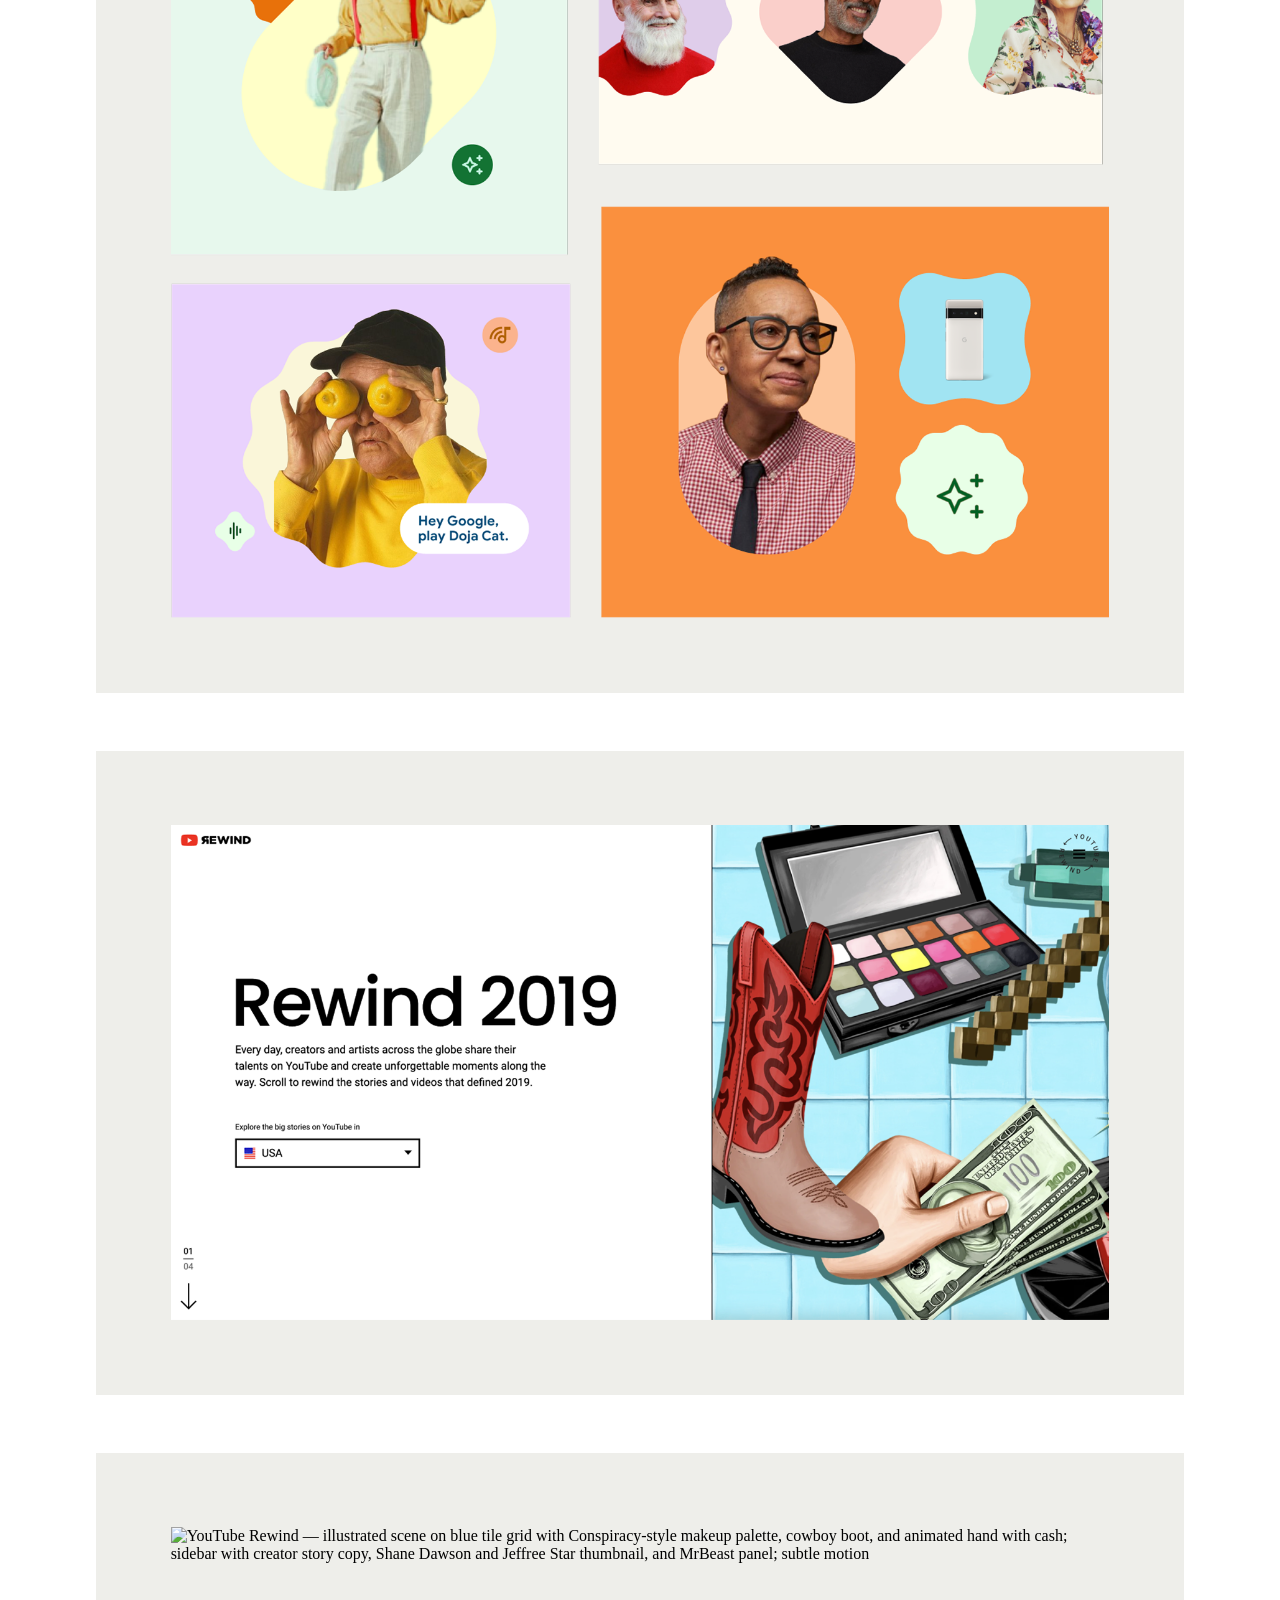
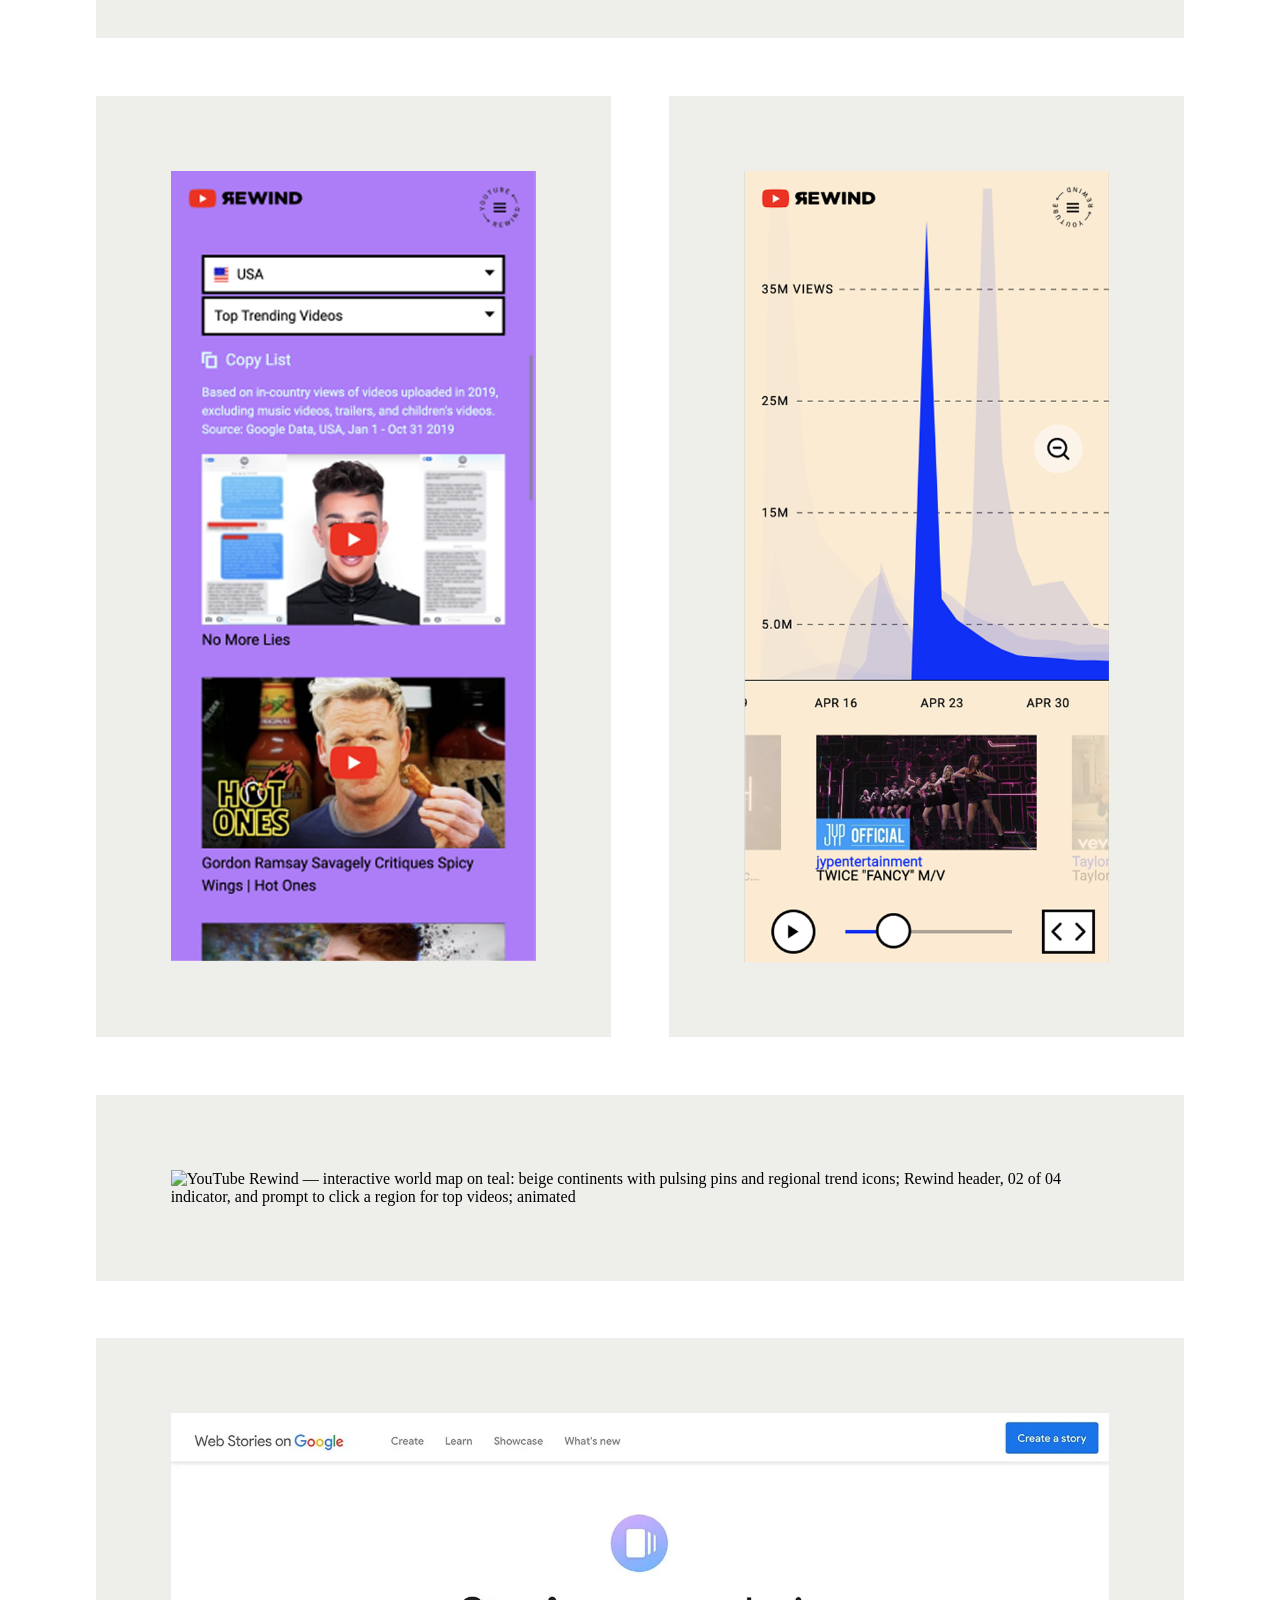
==== commit 342c3673: "video poster fix" ====
--- a/archive.html
+++ b/archive.html
@@ -126,6 +126,7 @@
               controls
               playsinline
               preload="metadata"
+              poster="assets/archive-poster-1.png"
               title="Archive — selected work"
             ></video>
           </div>
--- a/style.css
+++ b/style.css
@@ -12,6 +12,10 @@
 
       /* Fluid gutter: 26px @ 390px → 70px @ 1728px */
       --gutter: clamp(26px, 0.9821rem + 3.2886vw, 70px);
+
+      /* Home grid: About.txt SVG is 175×219 — photo icons use this same footprint */
+      --grid-doc-icon-w: clamp(75px, 3.1390rem + 6.3528vw, 136px);
+      --grid-doc-icon-h: calc(var(--grid-doc-icon-w) * 219 / 175);
     }
 
     /* ─── Reset ──────────────────────────────────────────────────────── */
@@ -1081,7 +1085,8 @@
       display: grid;
       grid-template-columns: repeat(var(--columns), 1fr);
       column-gap: var(--gutter);
-      align-items: end;
+      /* Stretch row height to tallest item, then .grid-item uses flex-end to sit icon+label on bottom */
+      align-items: stretch;
       row-gap: clamp(60px, 2.6570rem + 4.4843vw, 120px);
     }
 
@@ -1091,6 +1096,10 @@
       display: flex;
       flex-direction: column;
       align-items: center;
+      justify-content: flex-end;
+      /* Space between icon and label (margin collapse doesn’t apply in flex; gap is consistent for every item) */
+      gap: clamp(25px, 1.1071rem + 1.8685vw, 50px);
+      min-height: 0;
       text-decoration: none;
       opacity: 1;
       transform: translateY(100vh);
@@ -1426,7 +1435,7 @@
 
     /* ─── Item icon ──────────────────────────────────────────────────── */
     .item-icon {
-      width: clamp(75px, 3.1390rem + 6.3528vw, 136px);
+      width: var(--grid-doc-icon-w);
       display: flex;
       align-items: center;
       justify-content: center;
@@ -1443,18 +1452,29 @@
       z-index: -1;
     }
 
+    /* About.txt + Resume.pdf: same icon cell height as .item-icon--photo (Me-1 / Me-2 / Miller) */
+    .item-icon:not(.item-icon--folder):not(.item-icon--photo) {
+      /* Column flex: basis locks main-axis size so SVG vs absolute img cells match */
+      flex: 0 0 var(--grid-doc-icon-h);
+      height: var(--grid-doc-icon-h);
+      align-items: flex-end; /* sit SVG on bottom of cell; matches photo anchored to bottom */
+      justify-content: center;
+    }
+
     .item-icon svg {
       width: 100%;
       height: auto;
+      max-height: 100%;
       filter: drop-shadow(0px 8px 7px rgba(0, 0, 0, 0.25));
     }
 
     /* ─── Item label ────────────────────────────────────────────────── */
     .item-label {
       width: 100%;
-      margin-top: clamp(25px, 1.1071rem + 1.8685vw, 50px);
+      margin-top: 0;
       text-align: center;
       display: block;
+      flex-shrink: 0;
     }
 
     .item-label-inner {
@@ -1479,24 +1499,48 @@
       z-index: -1;
     }
 
-    /* ─── Photo icon ────────────────────────────────────────────────── */
+    /* ─── Photo icon (Me-1 / Me-2 / Miller): same box as About.txt (175×219 SVG) ─ */
     .item-icon--photo {
-      width: clamp(100px, 4.1550rem + 8.5949vw, 182.75px);
-    }
-
-    .item-photo {
-      width: 100%;
-      height: auto;
-      display: block;
+      width: var(--grid-doc-icon-w);
+      flex: 0 0 var(--grid-doc-icon-h);
+      height: var(--grid-doc-icon-h);
+      /* Parent .item-icon uses align-items: center — img won’t stretch; fill via absolute layer */
+      align-items: stretch;
+      justify-content: stretch;
+    }
+
+    .item-icon--photo .item-photo {
+      display: block;
+      position: absolute;
+      inset: 0;
+      width: 100%;
+      height: 100%;
+      margin: 0;
+      object-fit: contain;
+      object-position: center;
+      z-index: 0;
       filter: drop-shadow(0px 8px 7px rgba(0, 0, 0, 0.25));
+    }
+
+    /*
+      Me-1 / Me-2: identical sizing — cover + center (same as each other; Miller keeps default contain above).
+      max-width/max-height: none so replaced-element caps never shrink these below the absolute 100%×100% box.
+    */
+    .item-icon--photo img[alt="Me-1"].item-photo,
+    .item-icon--photo img[alt="Me-2"].item-photo {
+      object-fit: cover;
+      object-position: center;
+      max-width: none;
+      max-height: none;
     }
 
     /* ─── Folder icon ───────────────────────────────────────────────── */
     .item-icon--folder {
       width: clamp(100px, 4.1550rem + 8.5949vw, 182.75px);
-    }
-
-    /* ─── Me-2 photo size ───────────────────────────────────────────── */
+      flex: 0 0 auto;
+    }
+
+    /* Optional narrower variant (home grid photos use .item-icon--photo = About.txt size) */
     .item-icon--photo-sm {
       width: clamp(75px, 2.9568rem + 7.1001vw, 144.5px);
     }
@@ -1660,6 +1704,22 @@
     }
 
     @media (max-width: 600px) {
+      :root {
+        --margin: 30px;
+      }
+
+      .site-header {
+        top: 20px;
+      }
+
+      .nav-dropdown {
+        top: 60px;
+      }
+
+      .page-content {
+        padding-top: calc(200px * 0.8 - 15px);
+      }
+
       .grid-item {
         grid-column: span 3;
       }
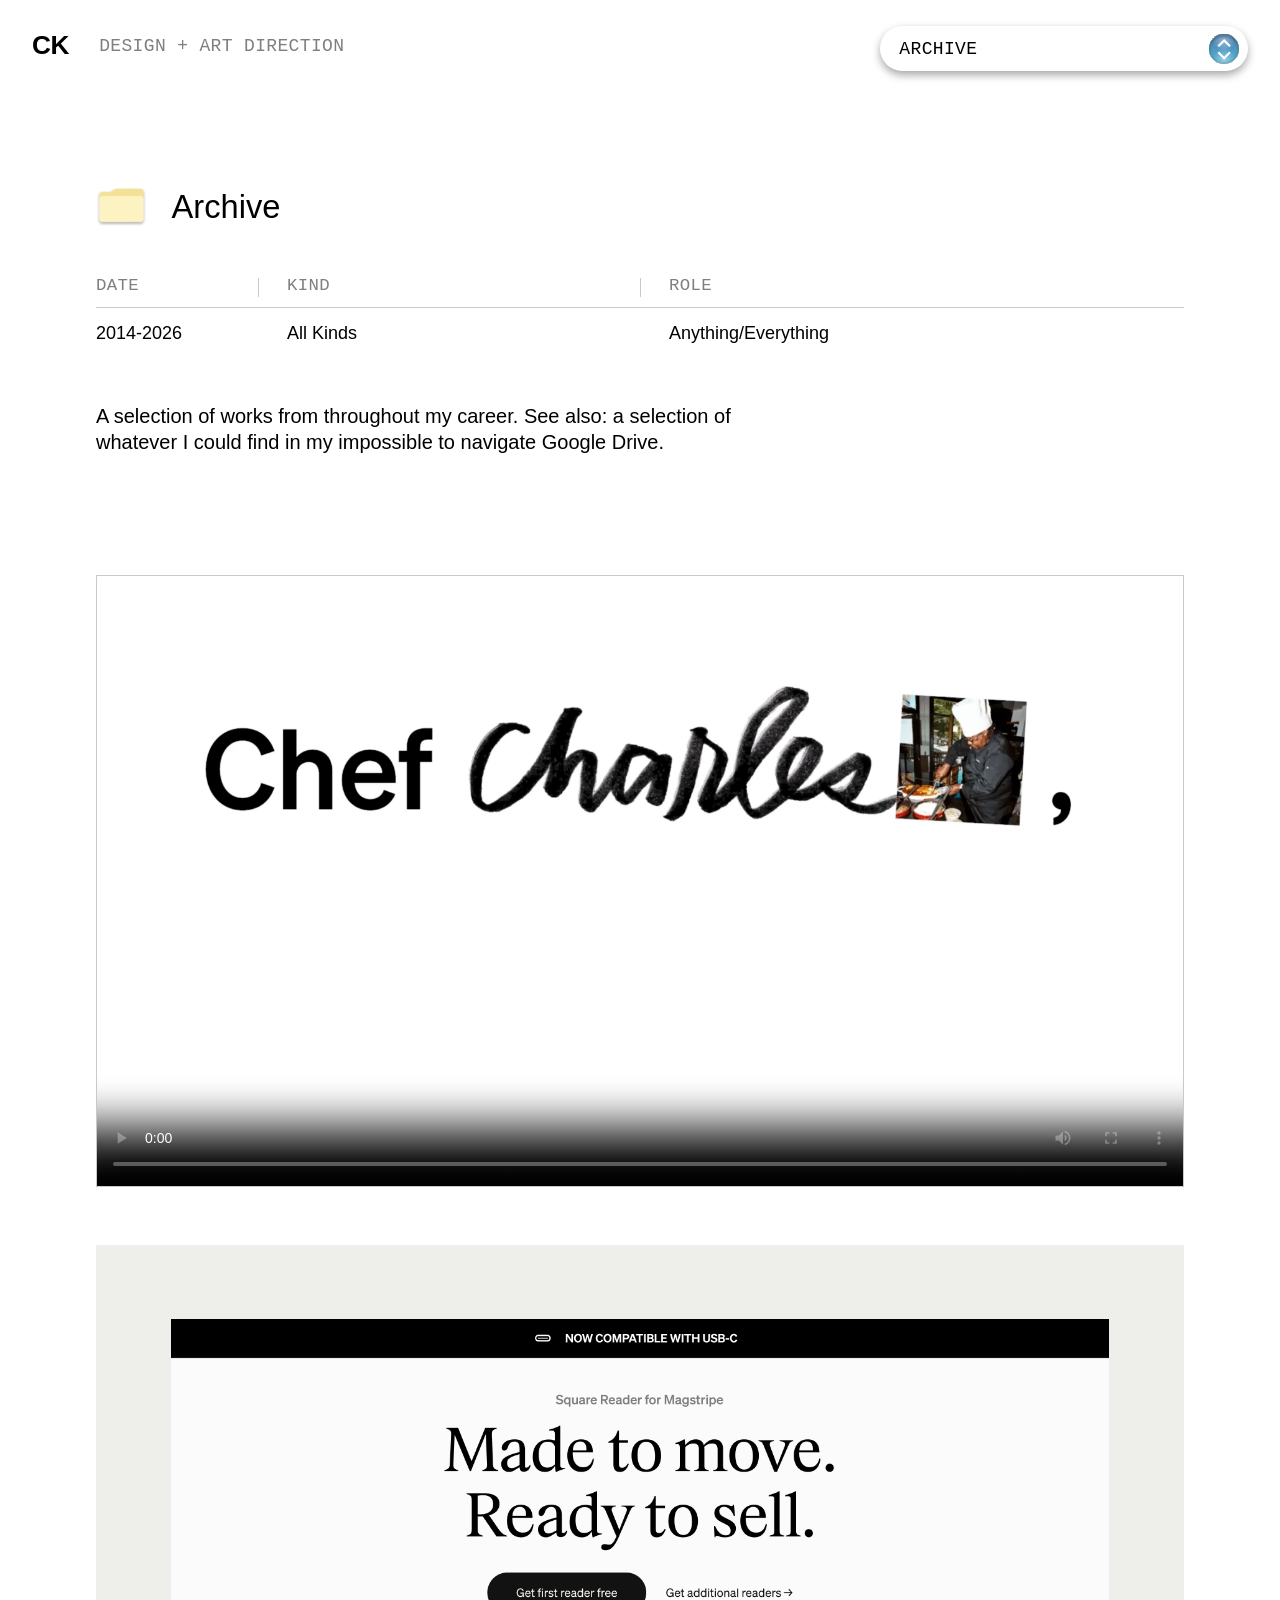
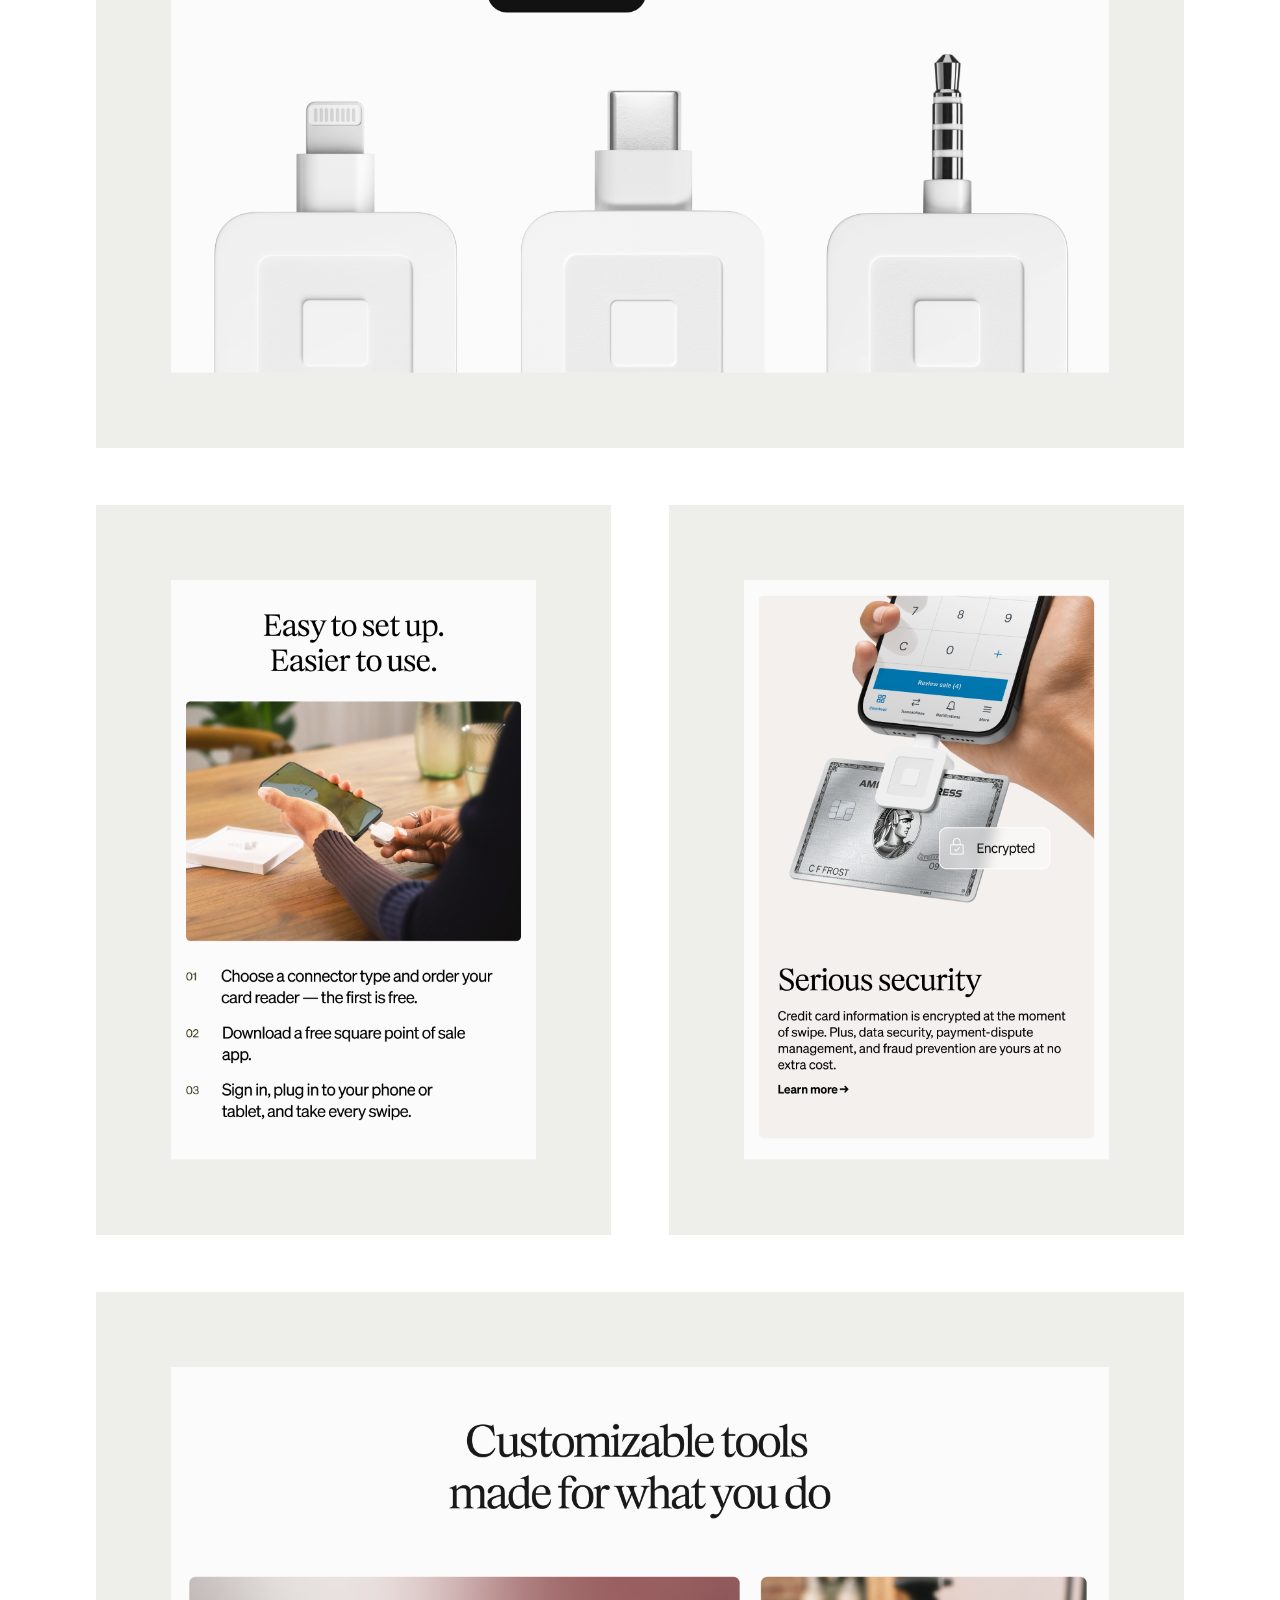
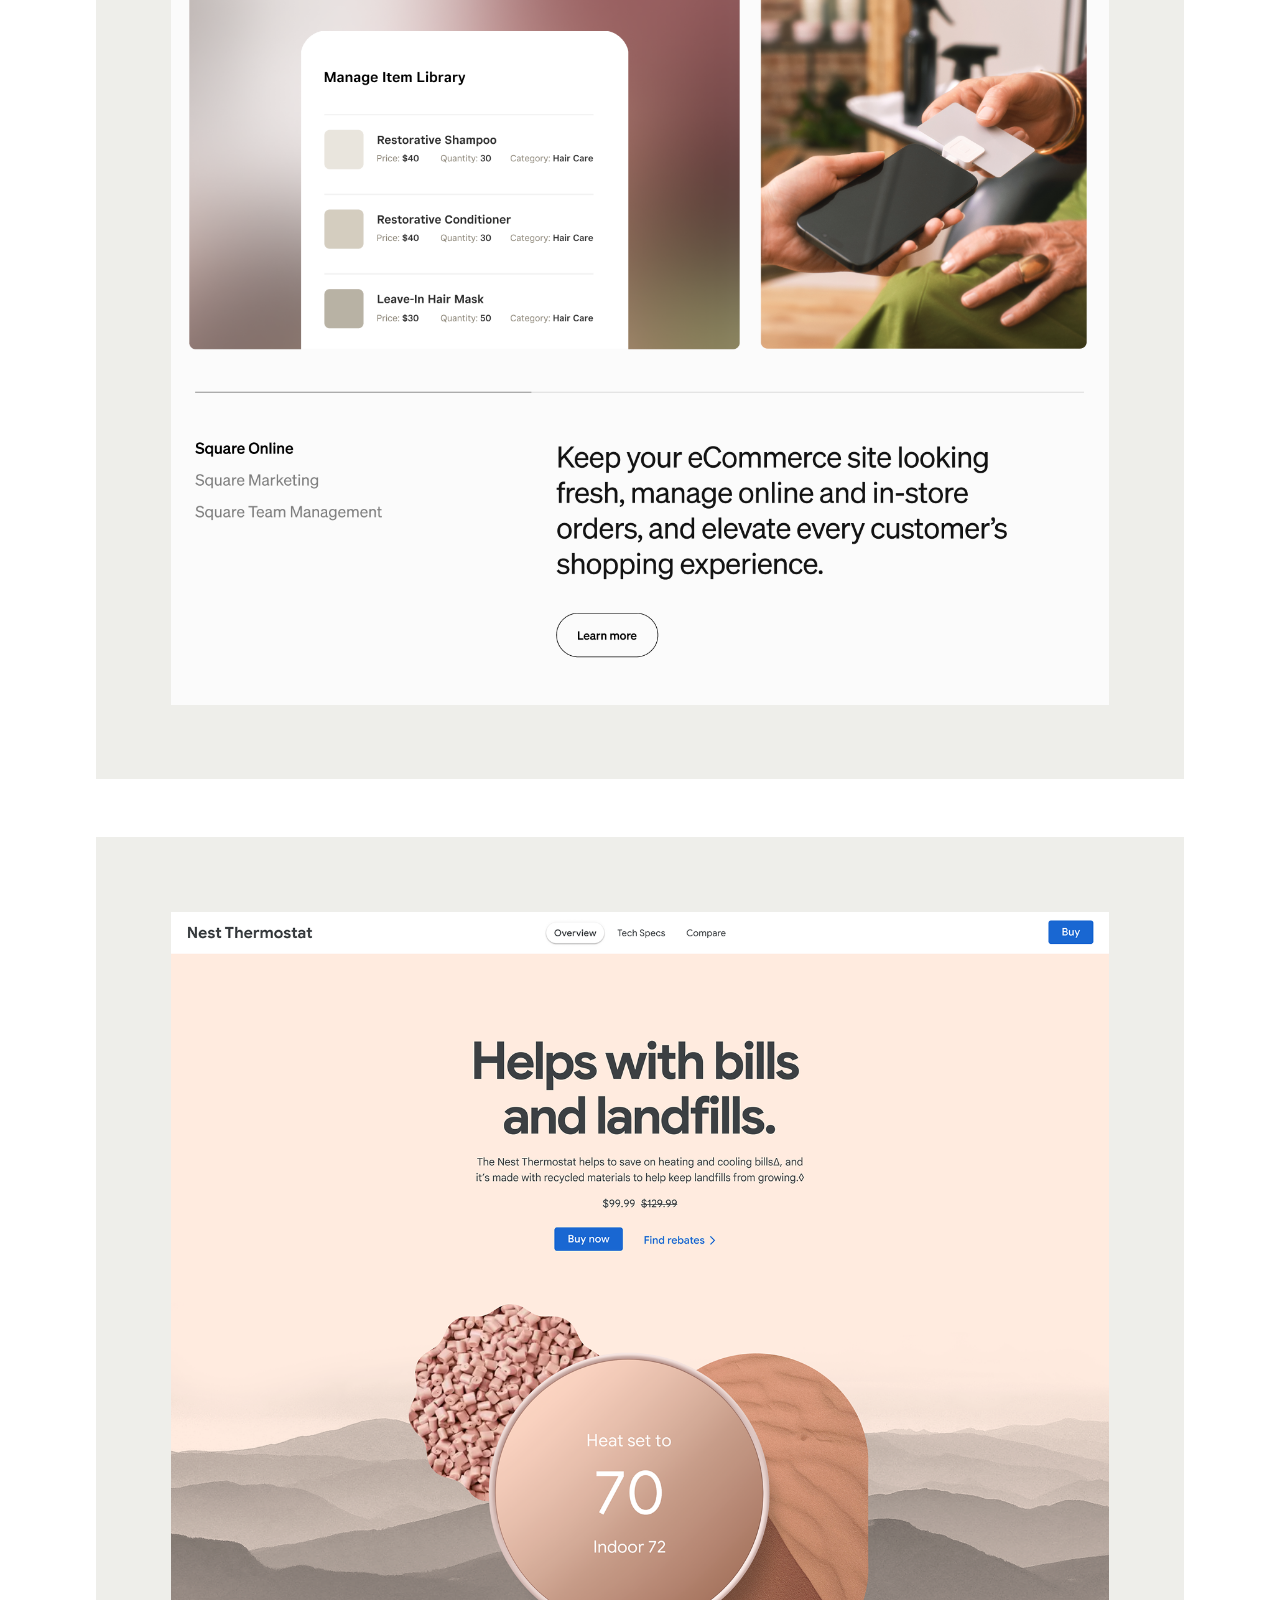
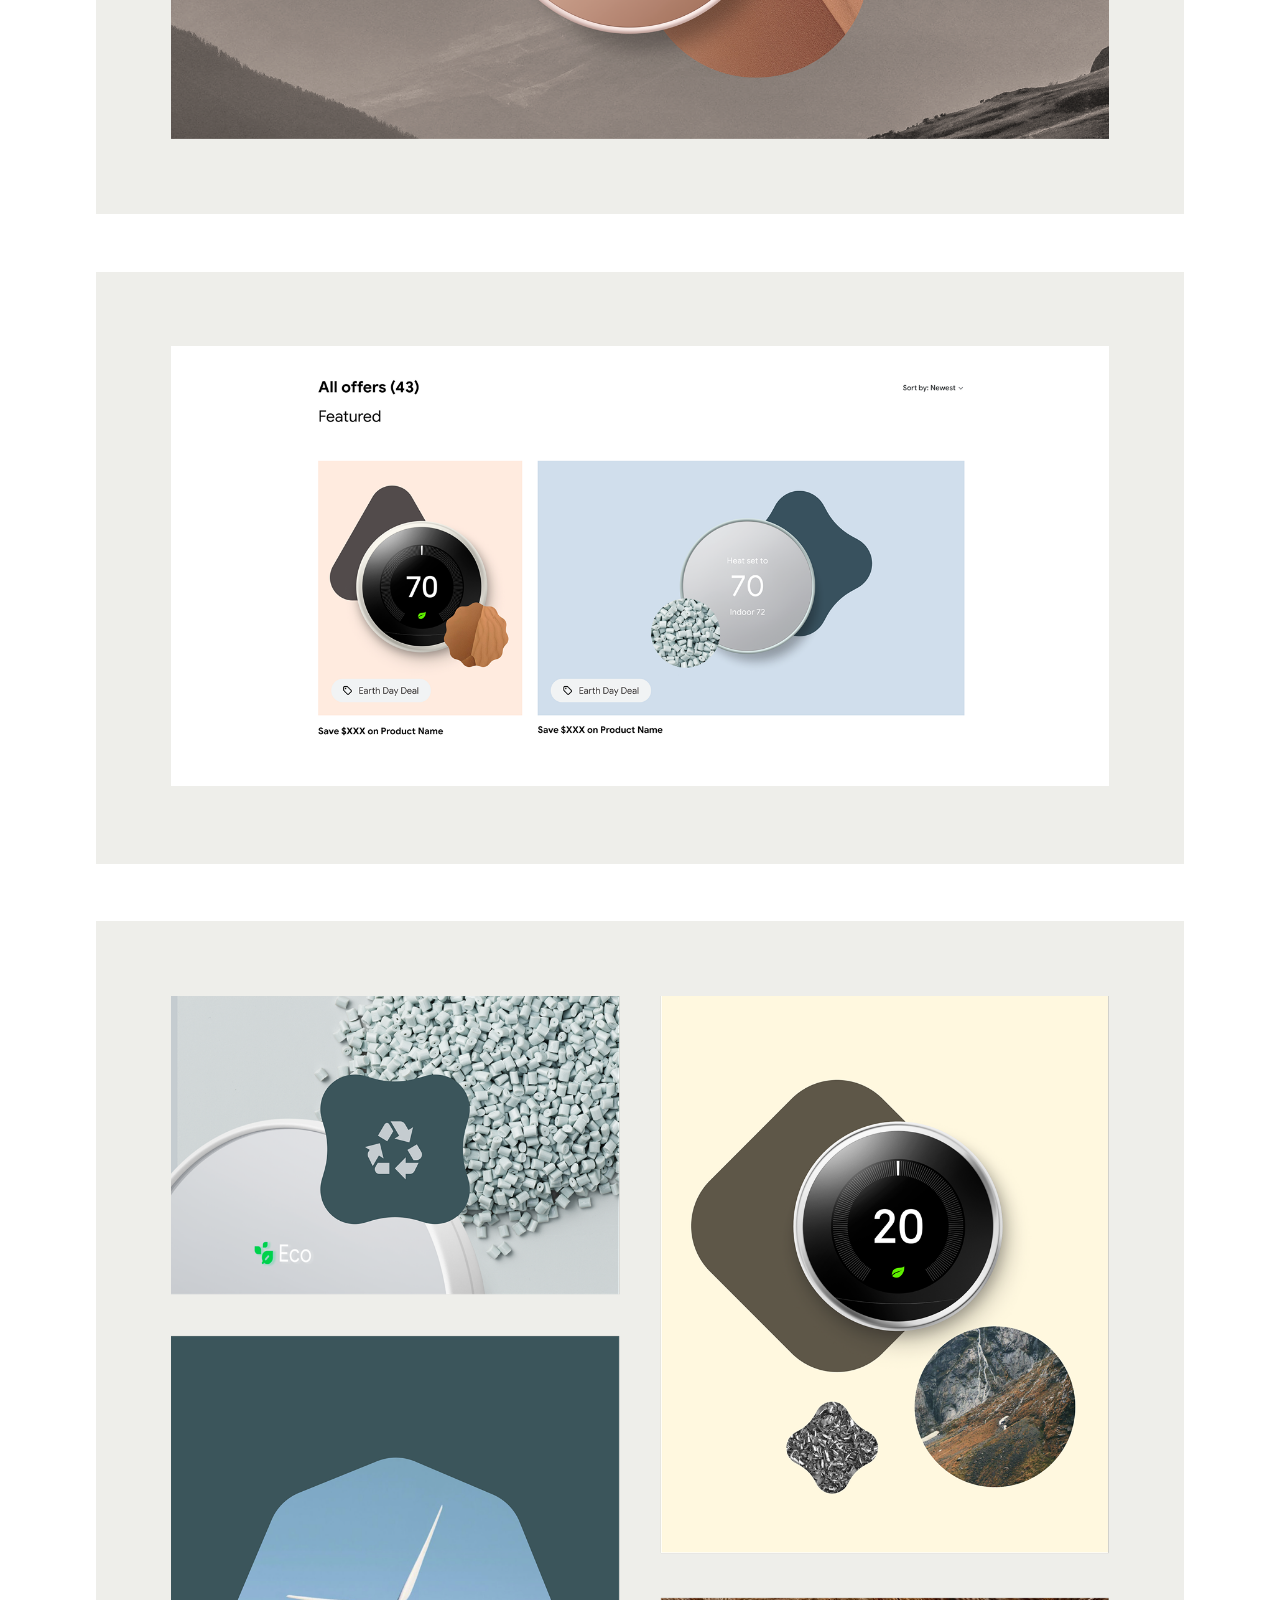
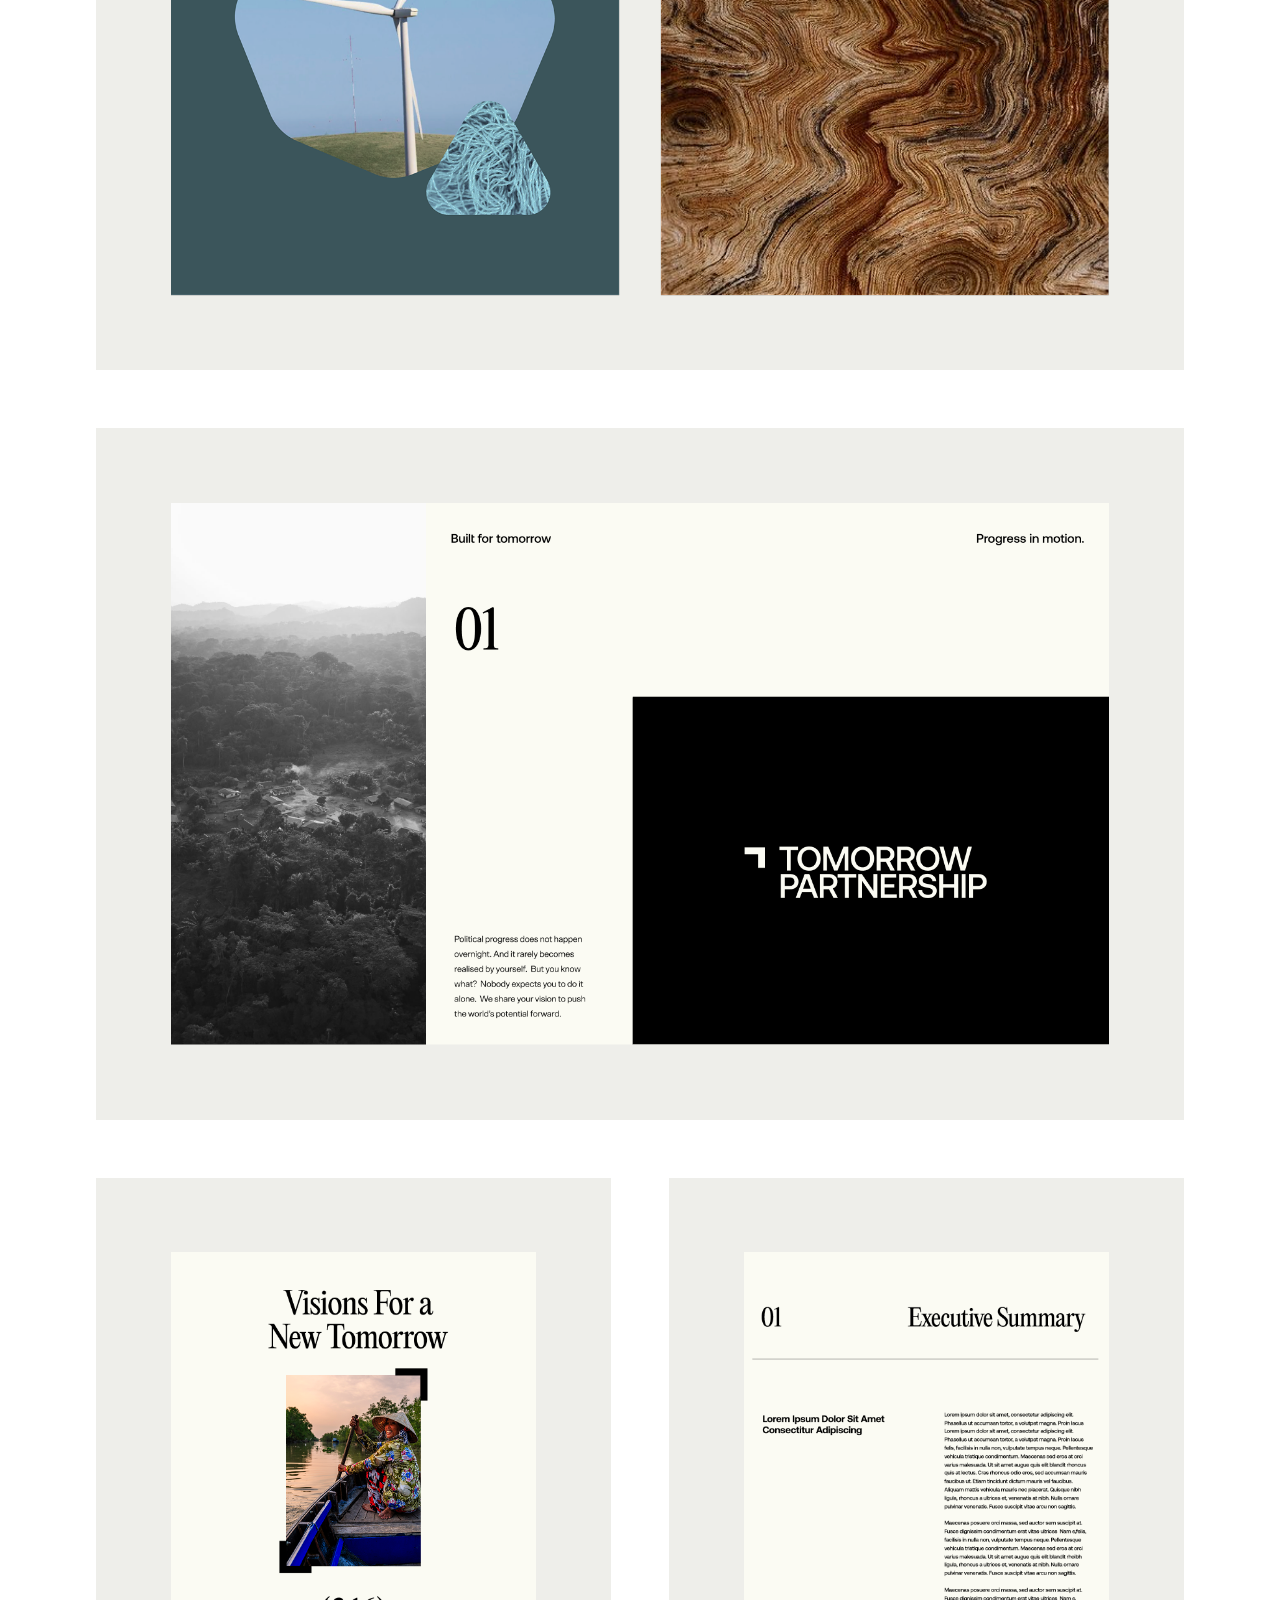
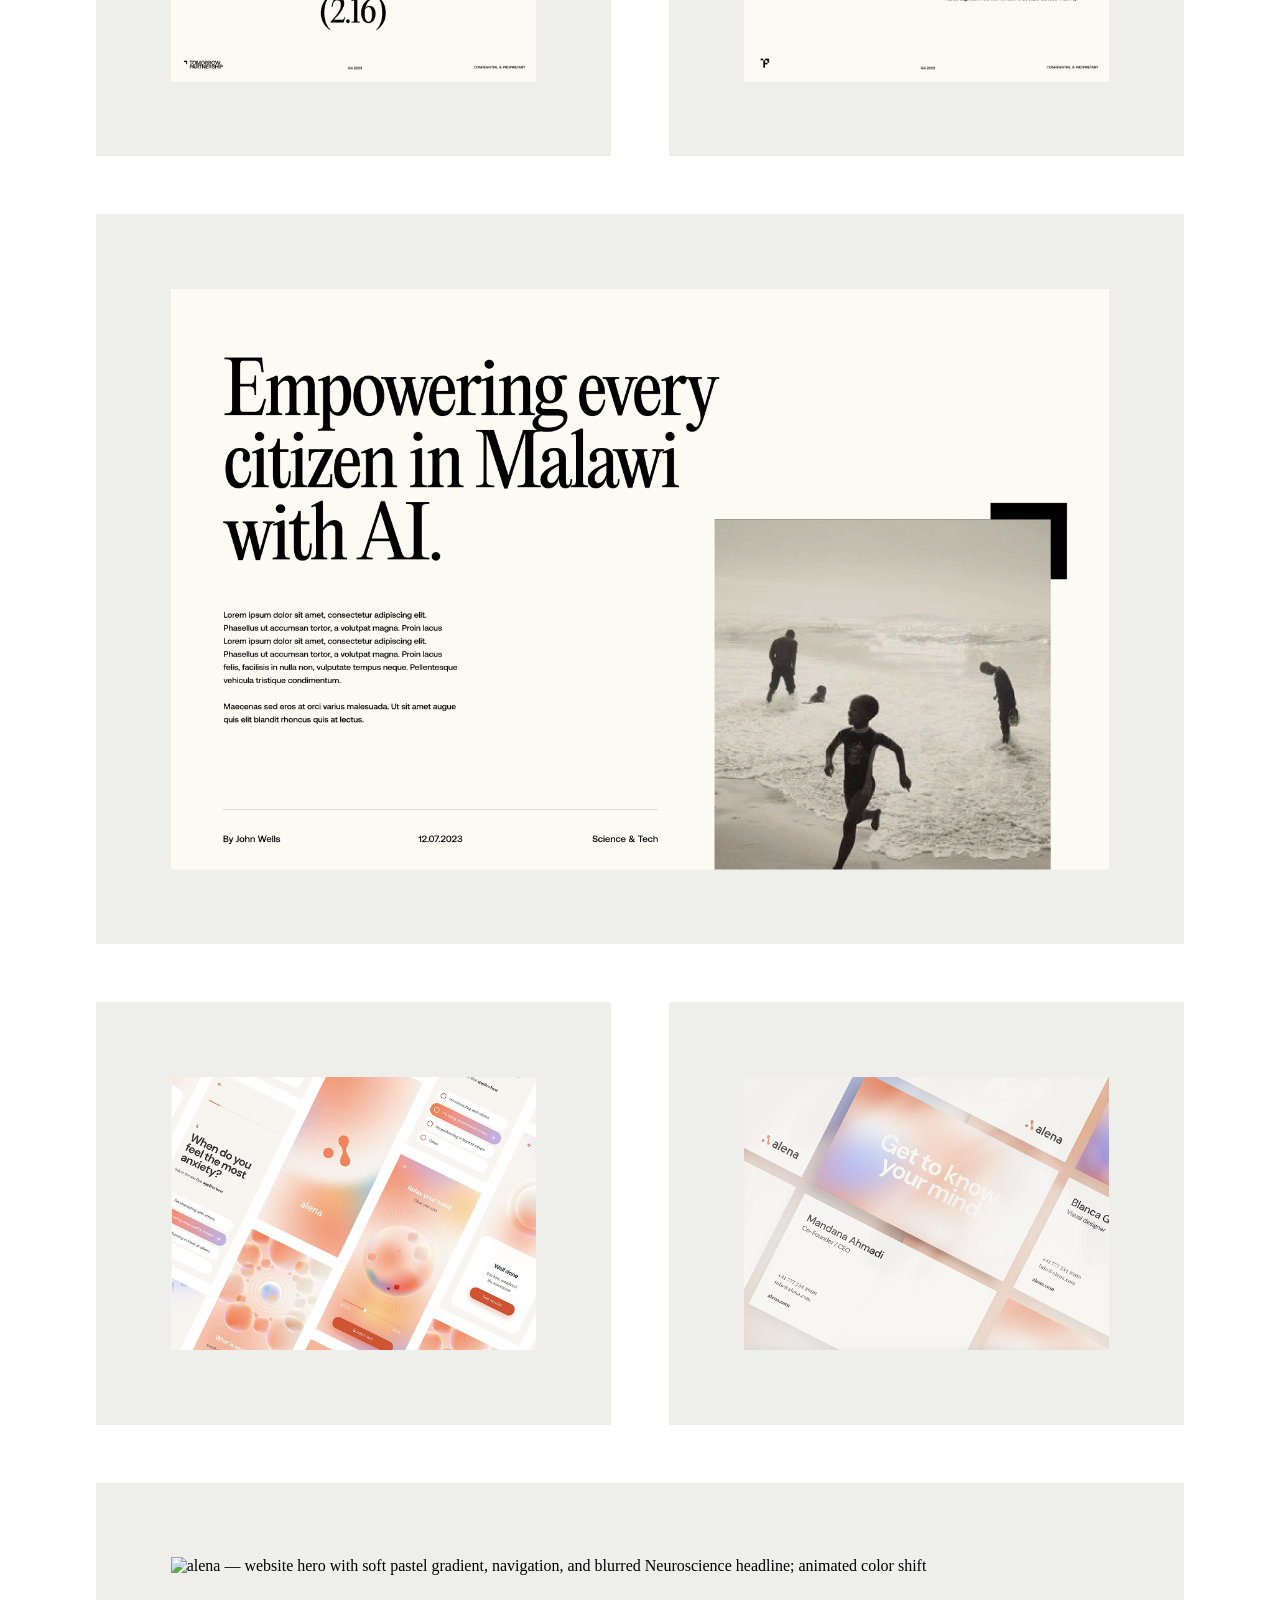
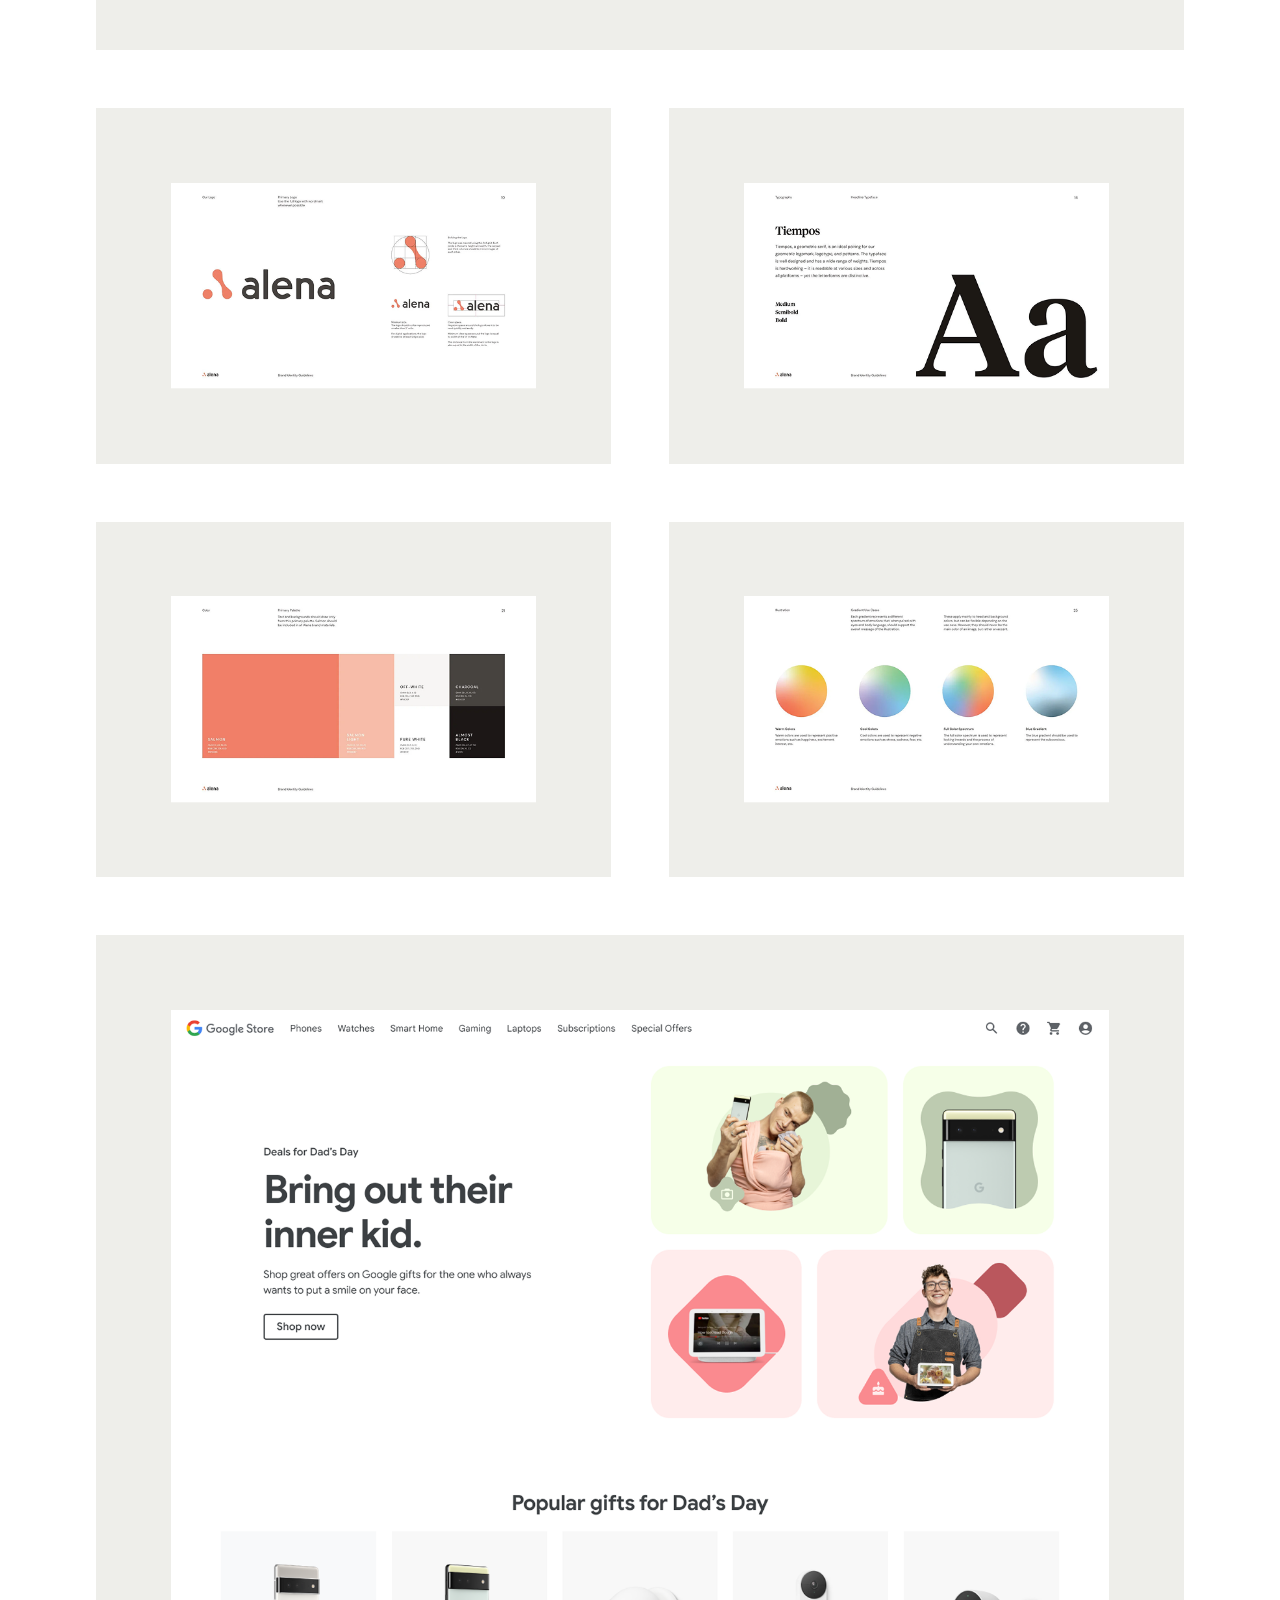
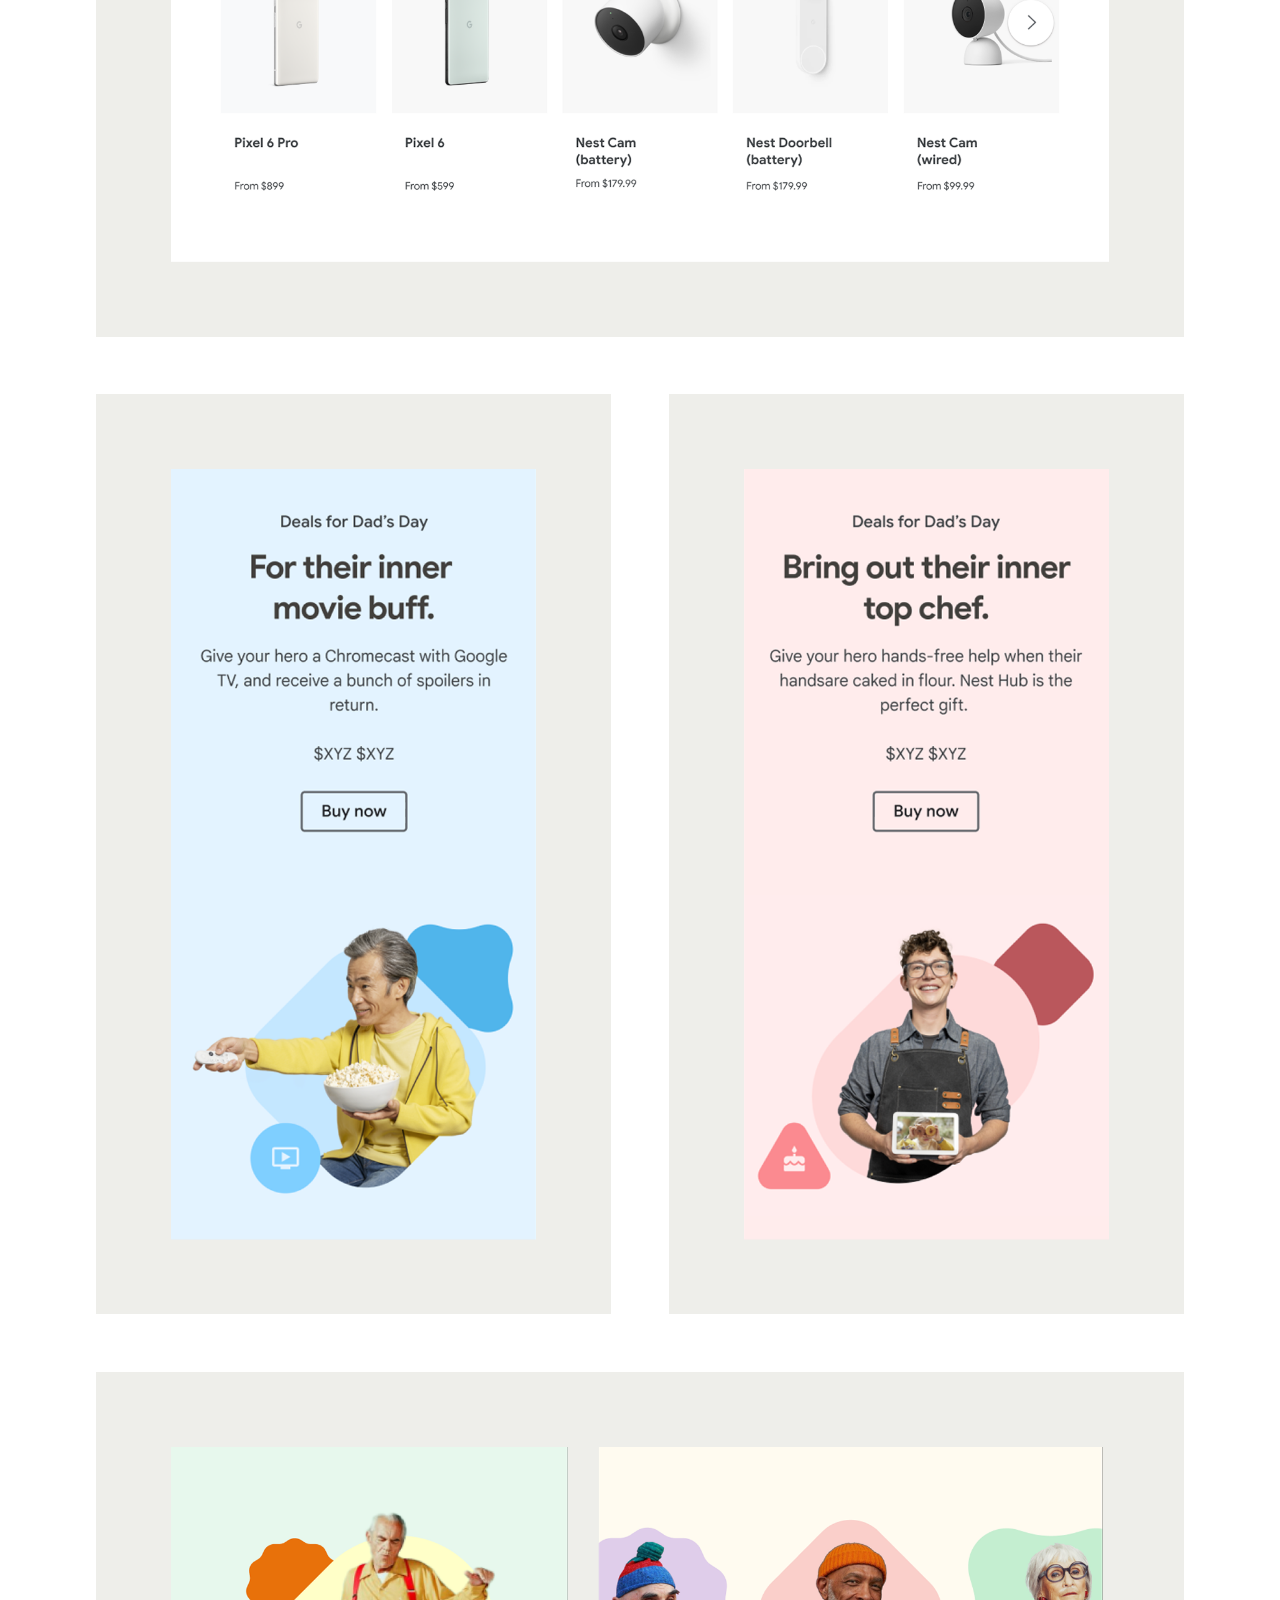
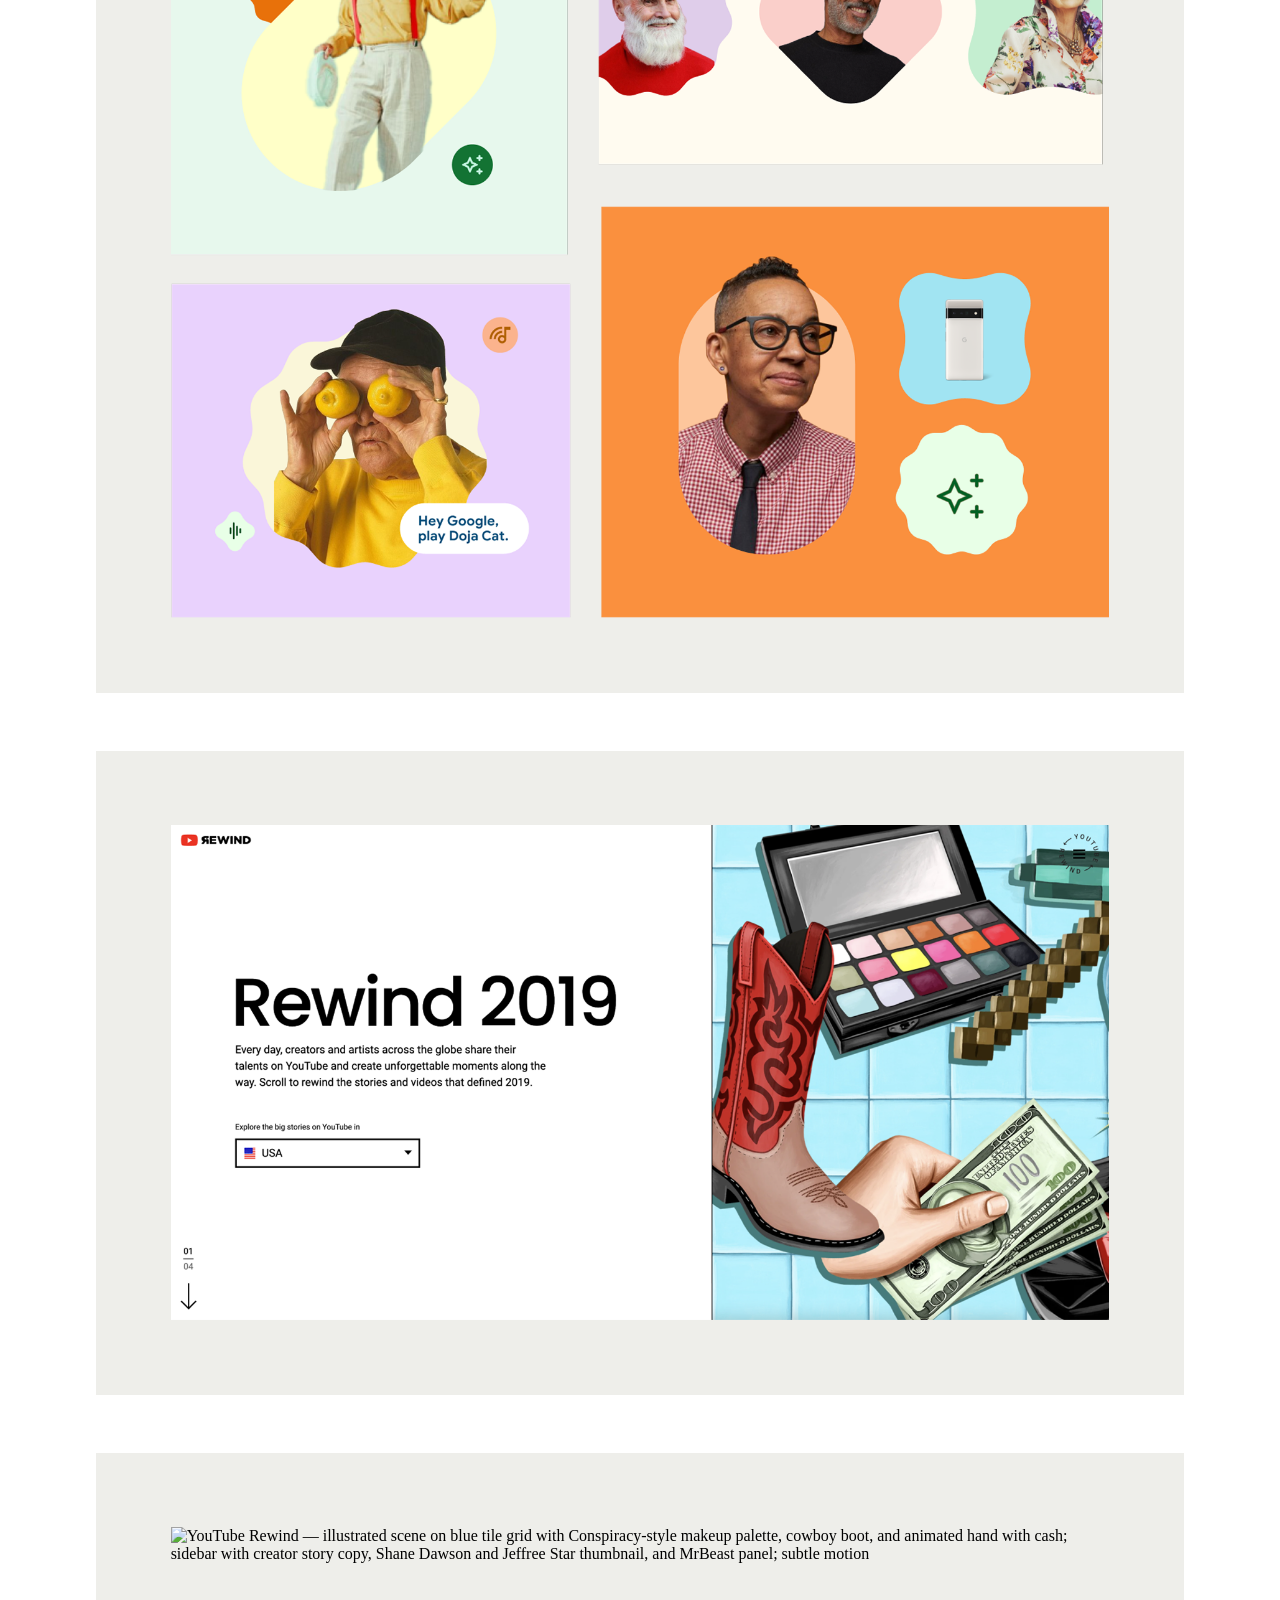
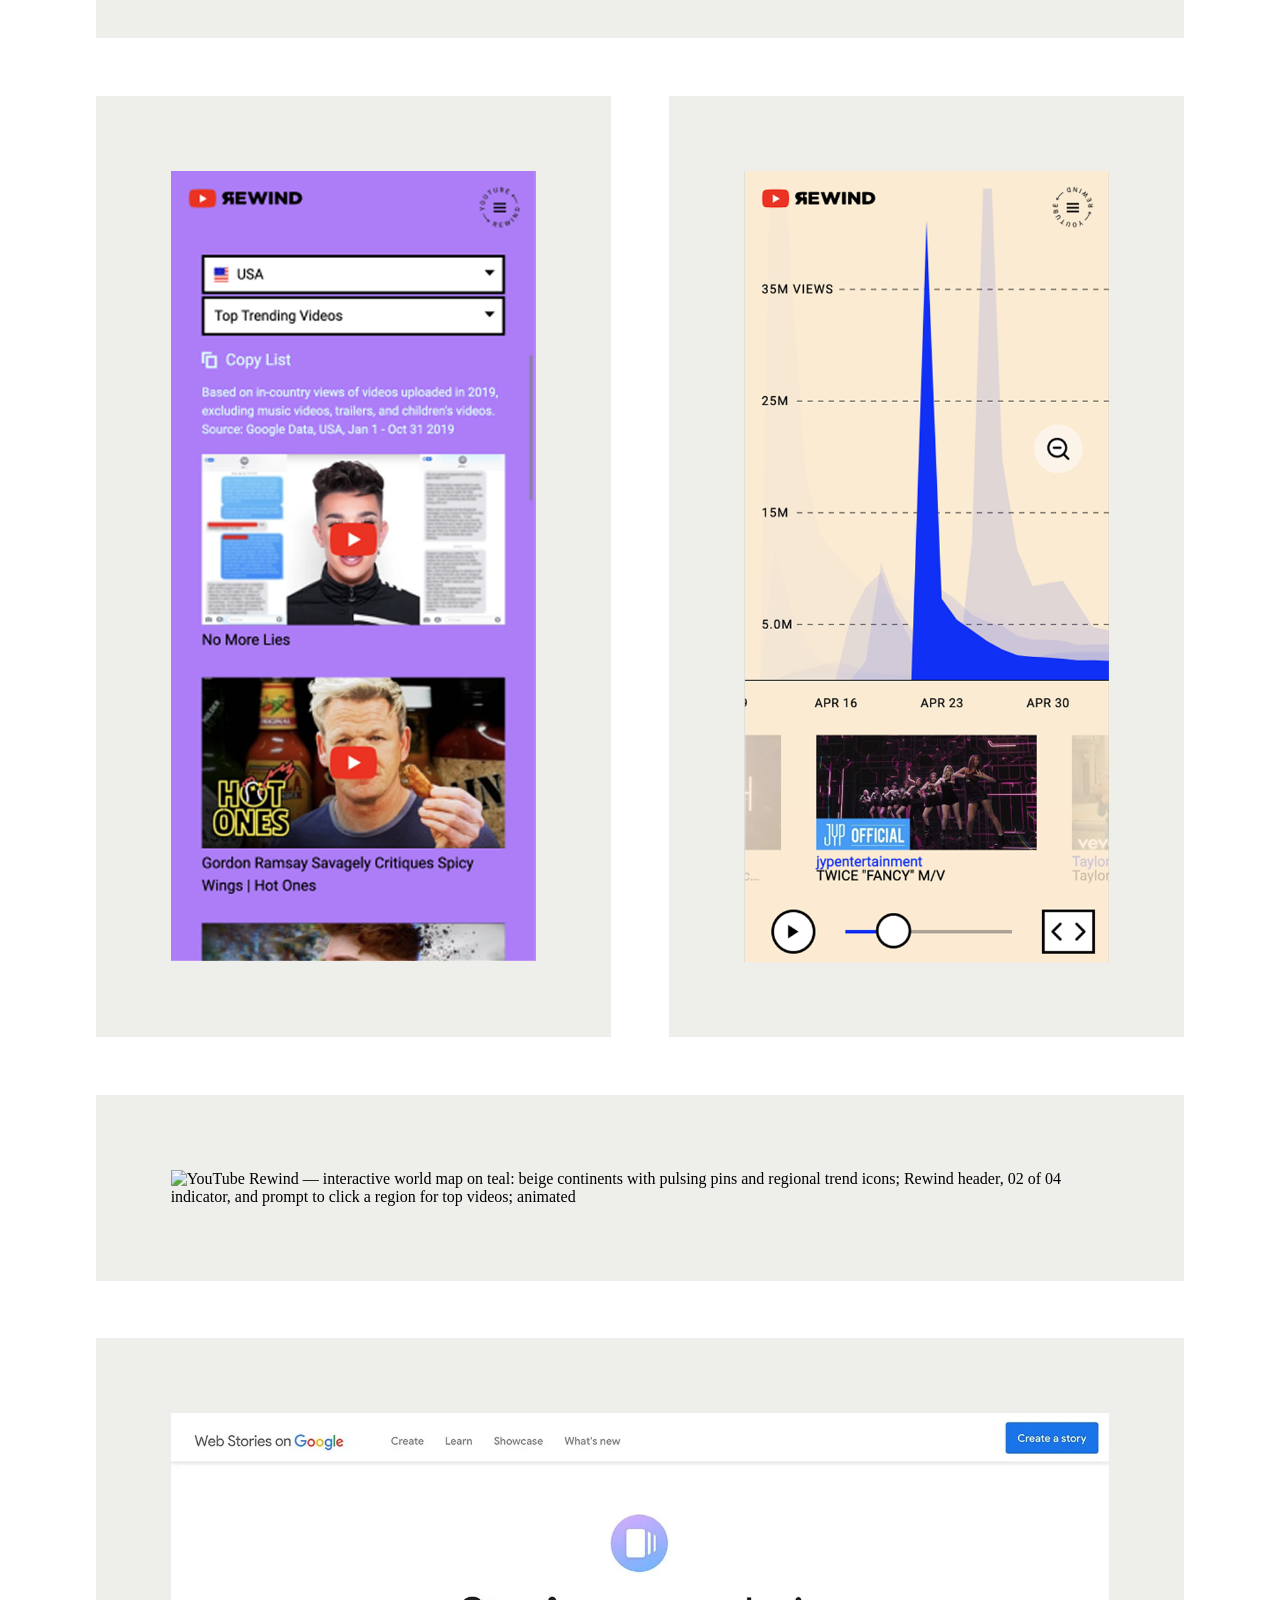
==== commit 212467c7: "preload" ====
--- a/archive.html
+++ b/archive.html
@@ -6,7 +6,9 @@
     <title>Cristina Keane – Design + Art Direction</title>
     <link rel="icon" href="assets/favicon.svg" type="image/svg+xml">
     <link rel="stylesheet" href="https://use.typekit.net/szd2mxv.css">
-    <link rel="stylesheet" href="style.css">
+    <link rel="stylesheet" href="style.css?v=1">
+    <link rel="prefetch" href="/work/project-one/">
+    <link rel="prefetch" href="/about/">
   </head>
   <body>
 
--- a/style.css
+++ b/style.css
@@ -1723,4 +1723,8 @@
       .grid-item {
         grid-column: span 3;
       }
+
+      .layout {
+        overflow: clip;
+      }
     }
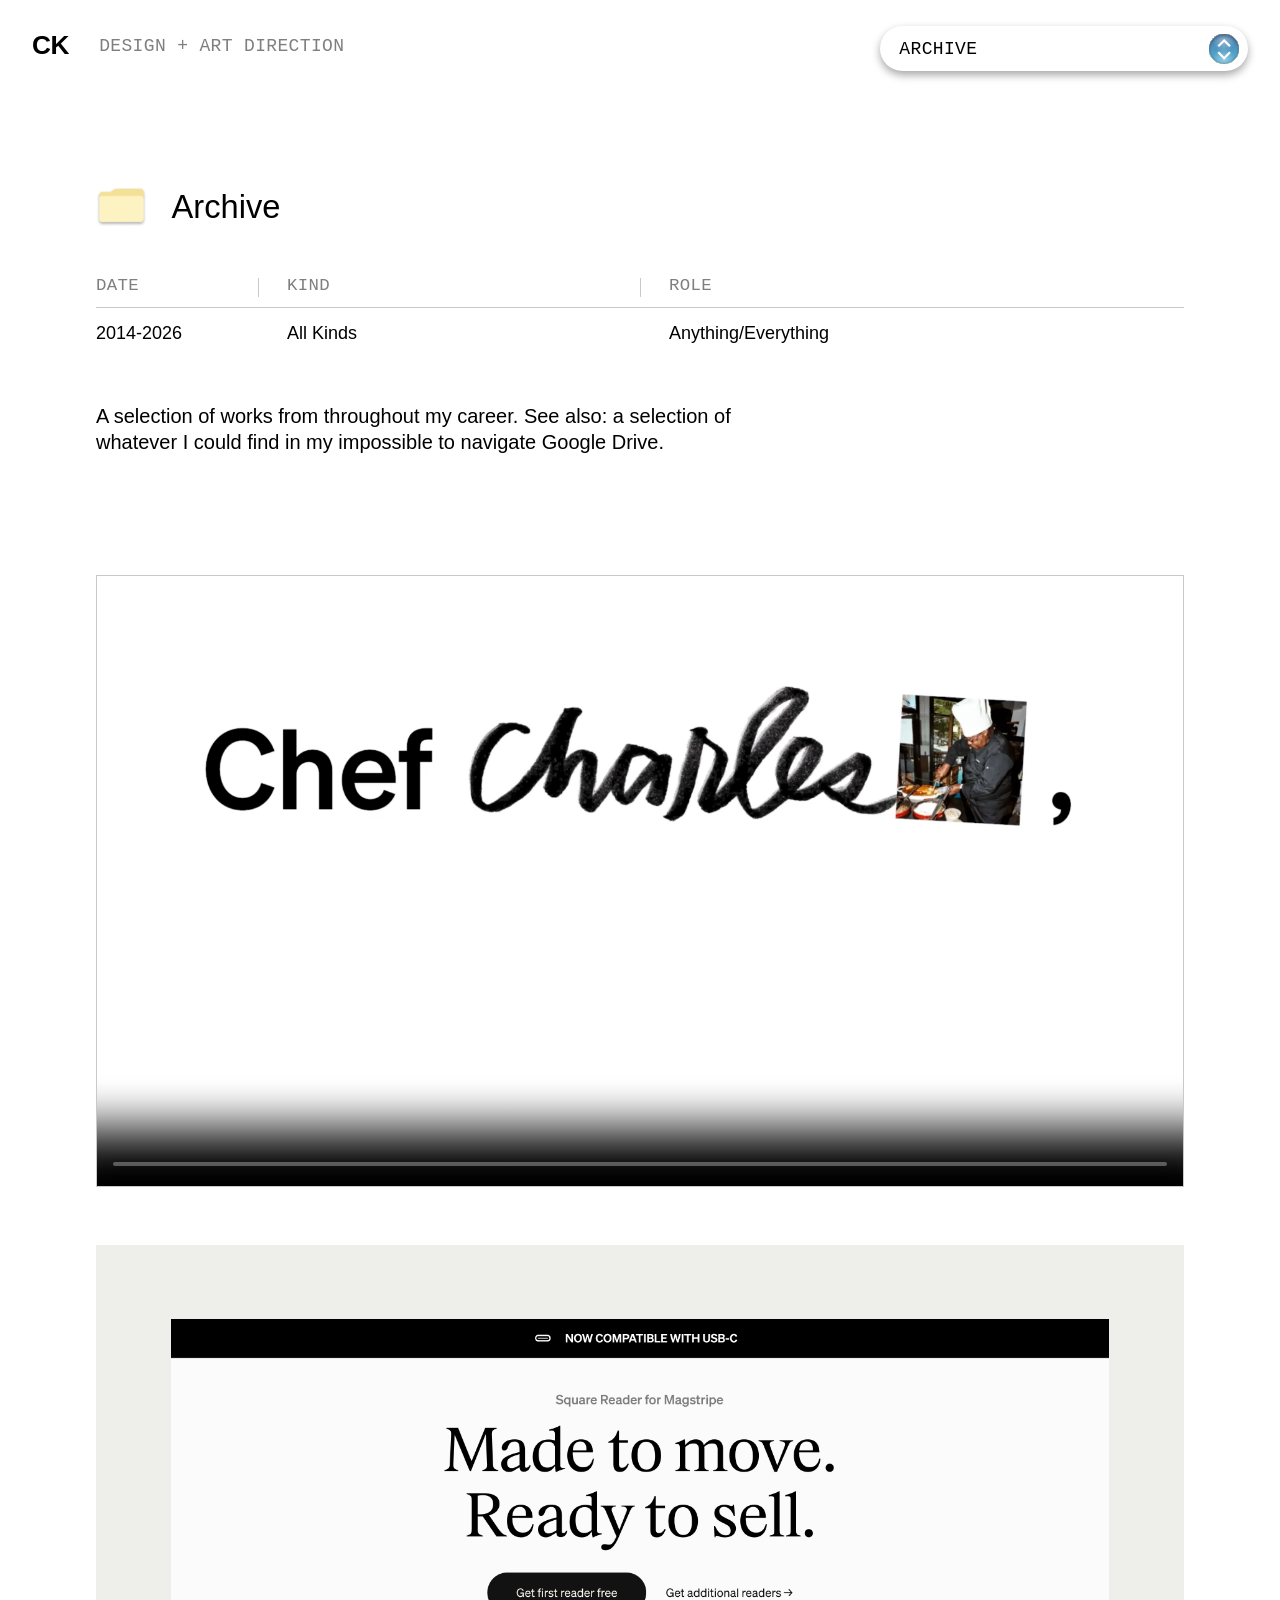
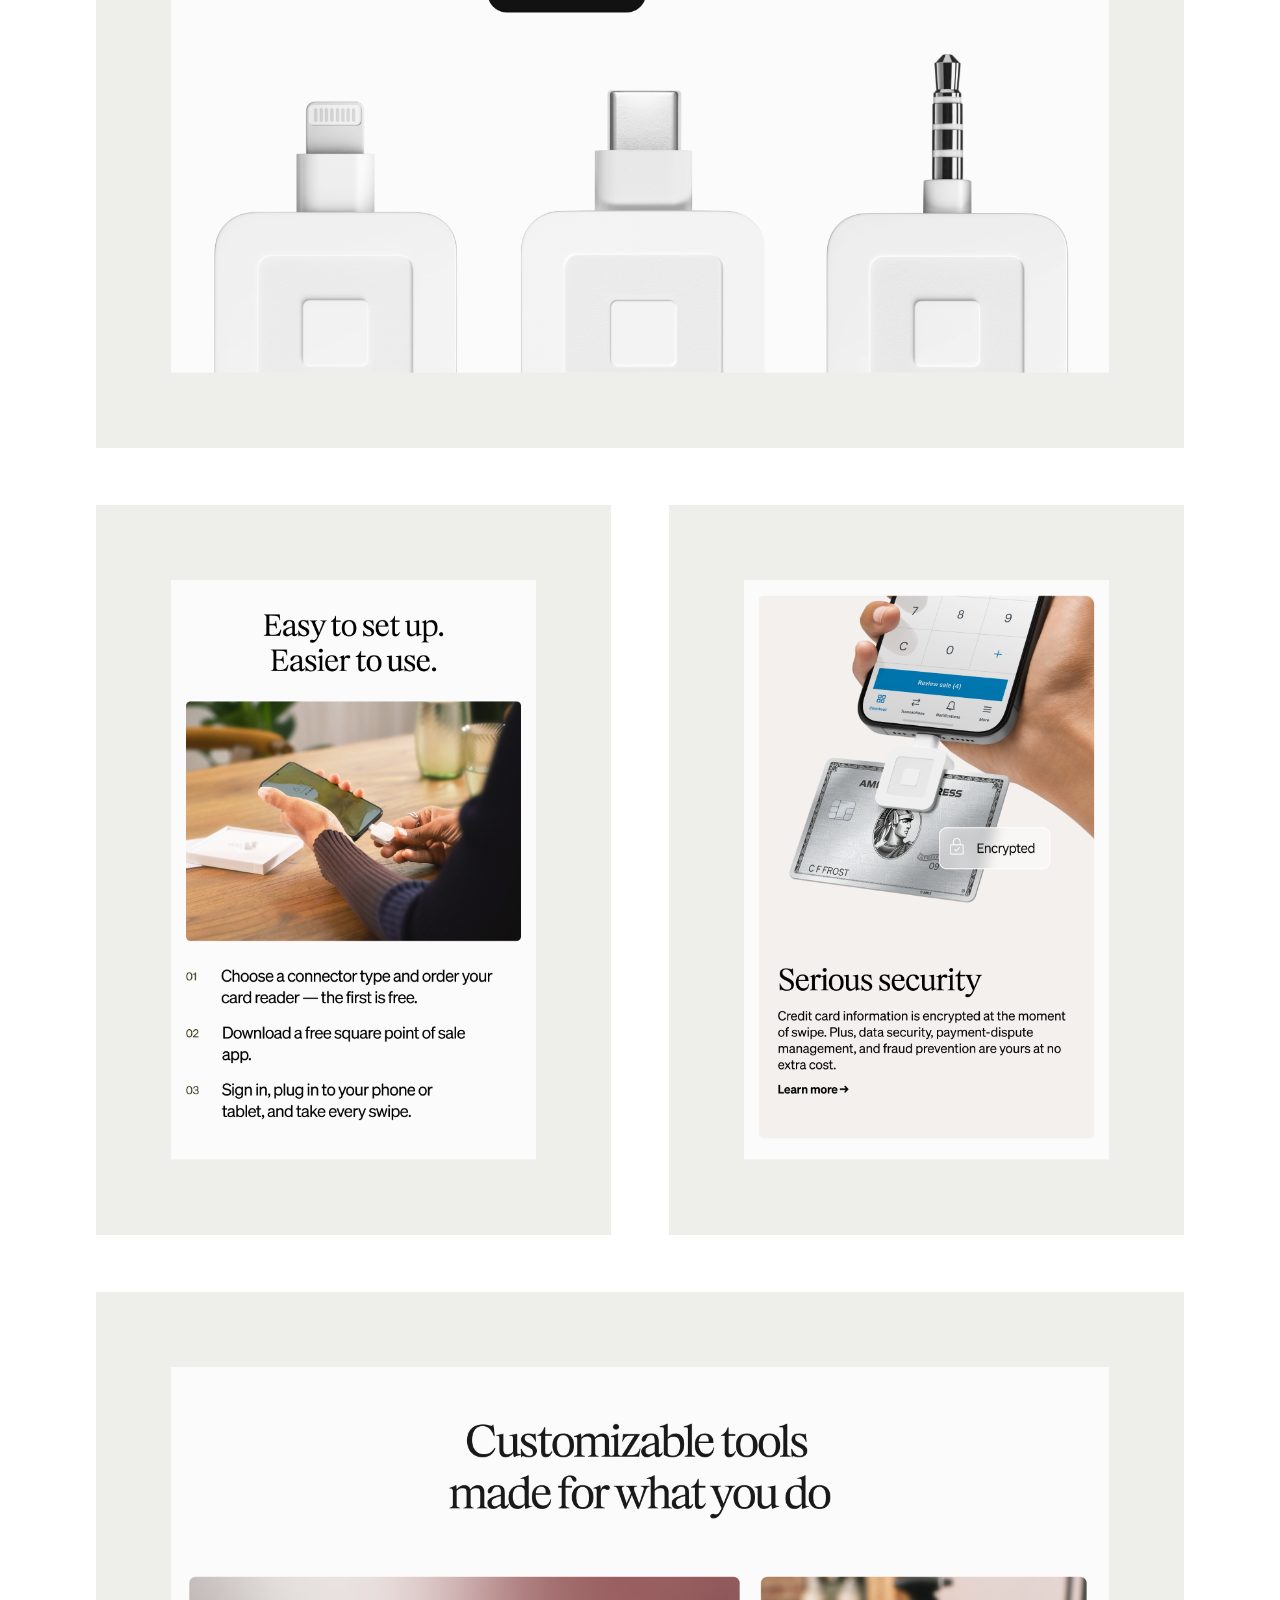
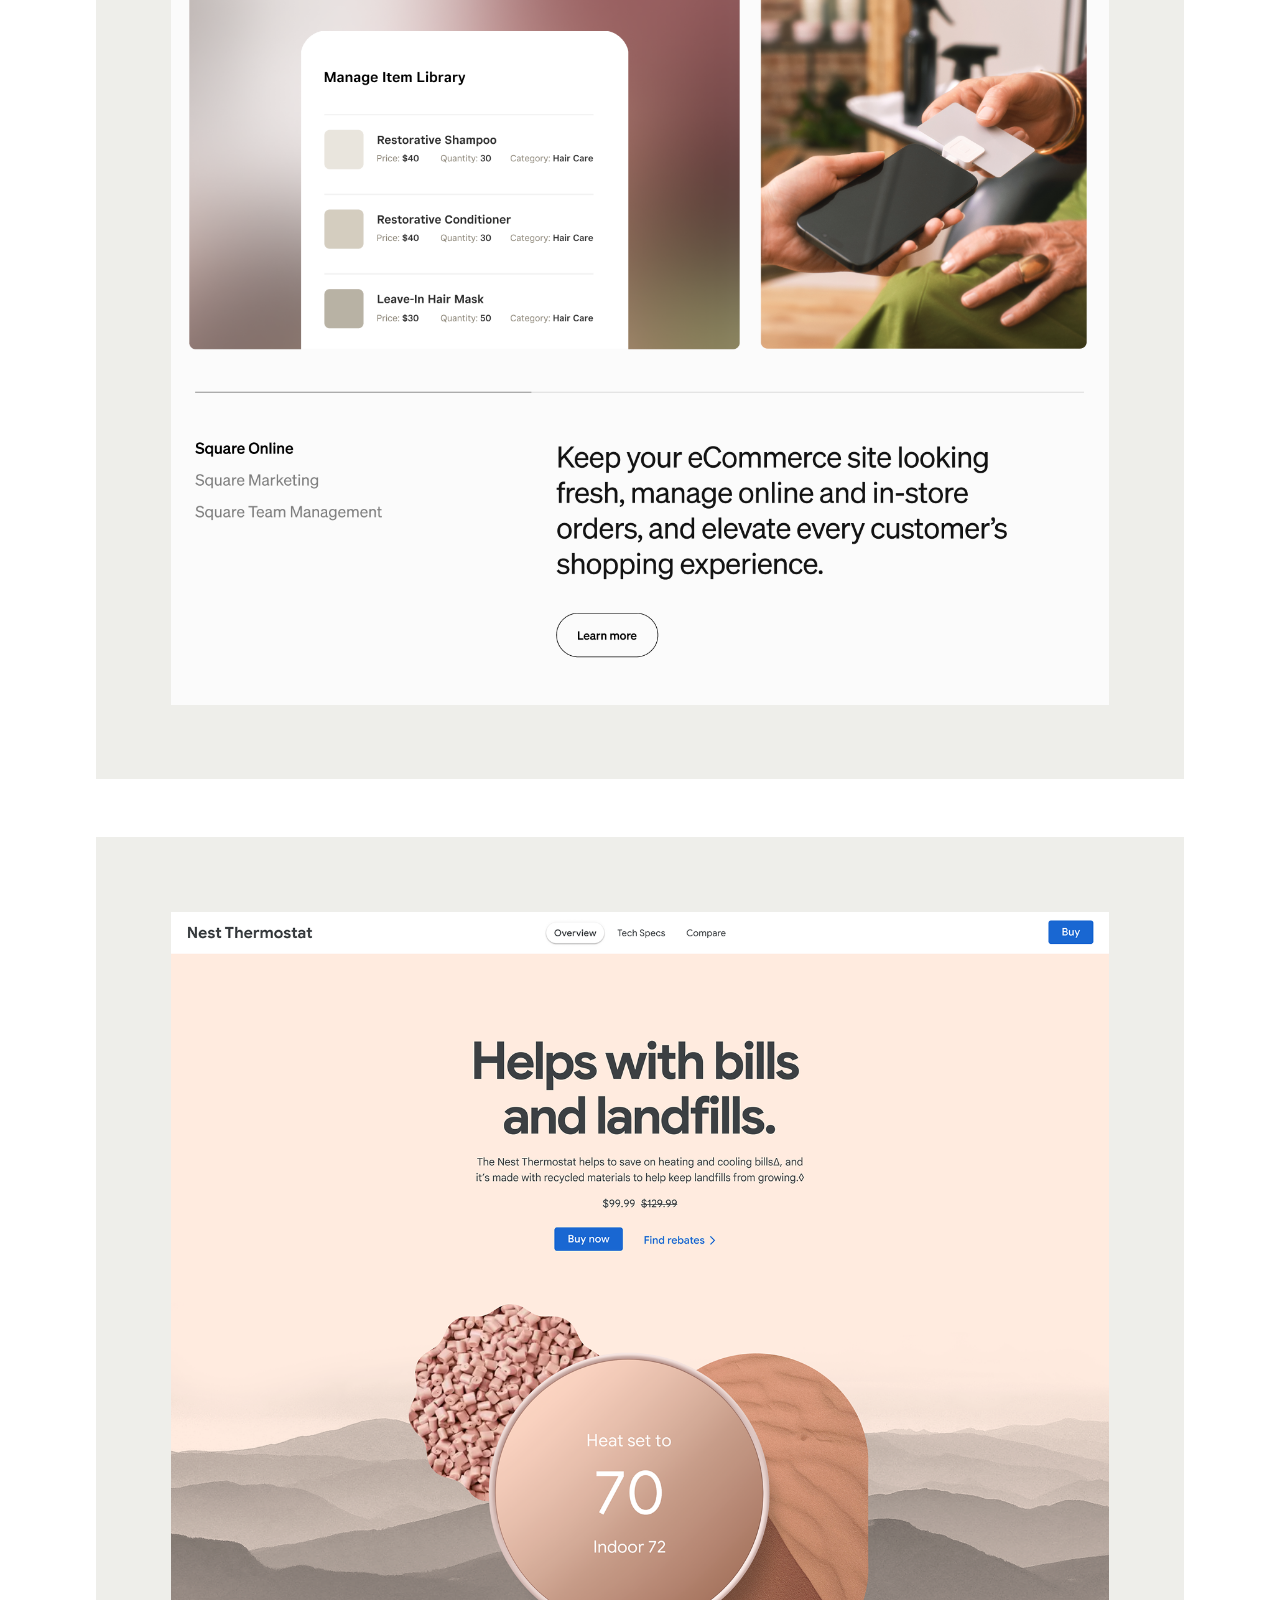
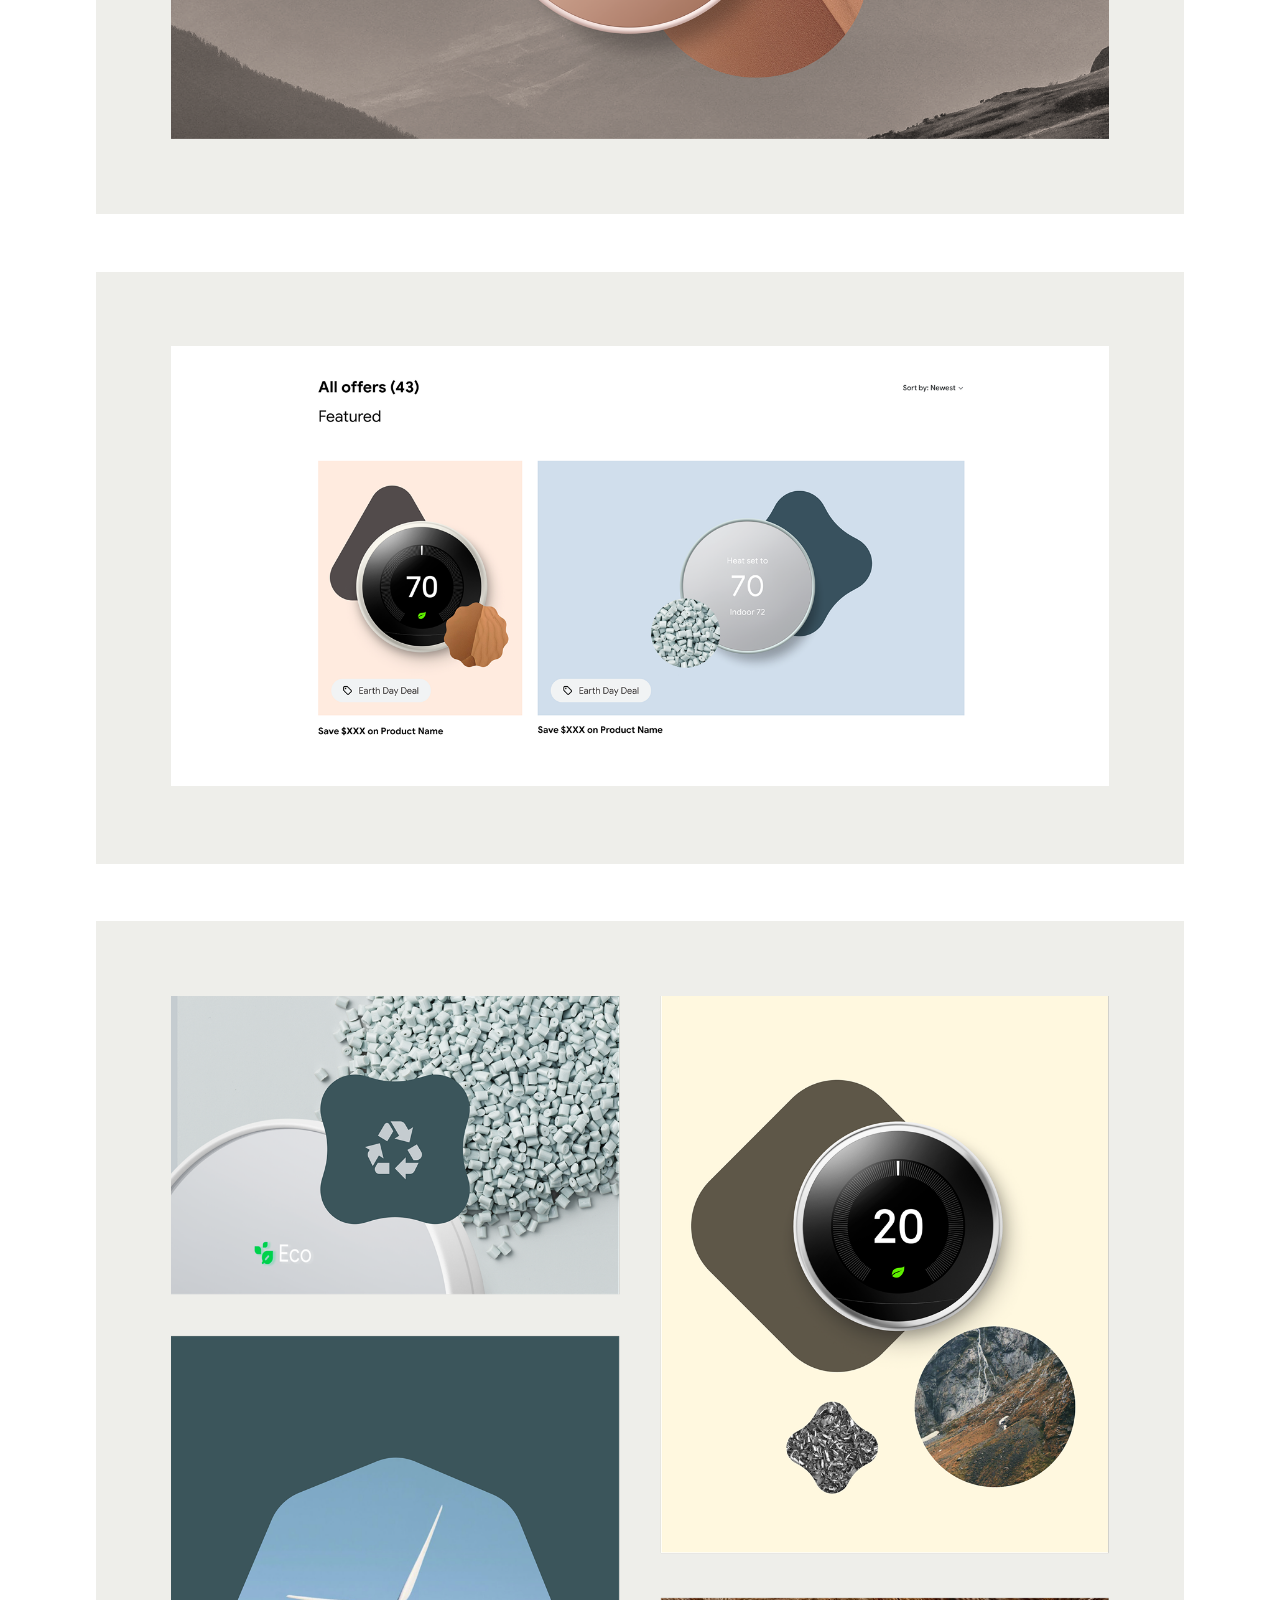
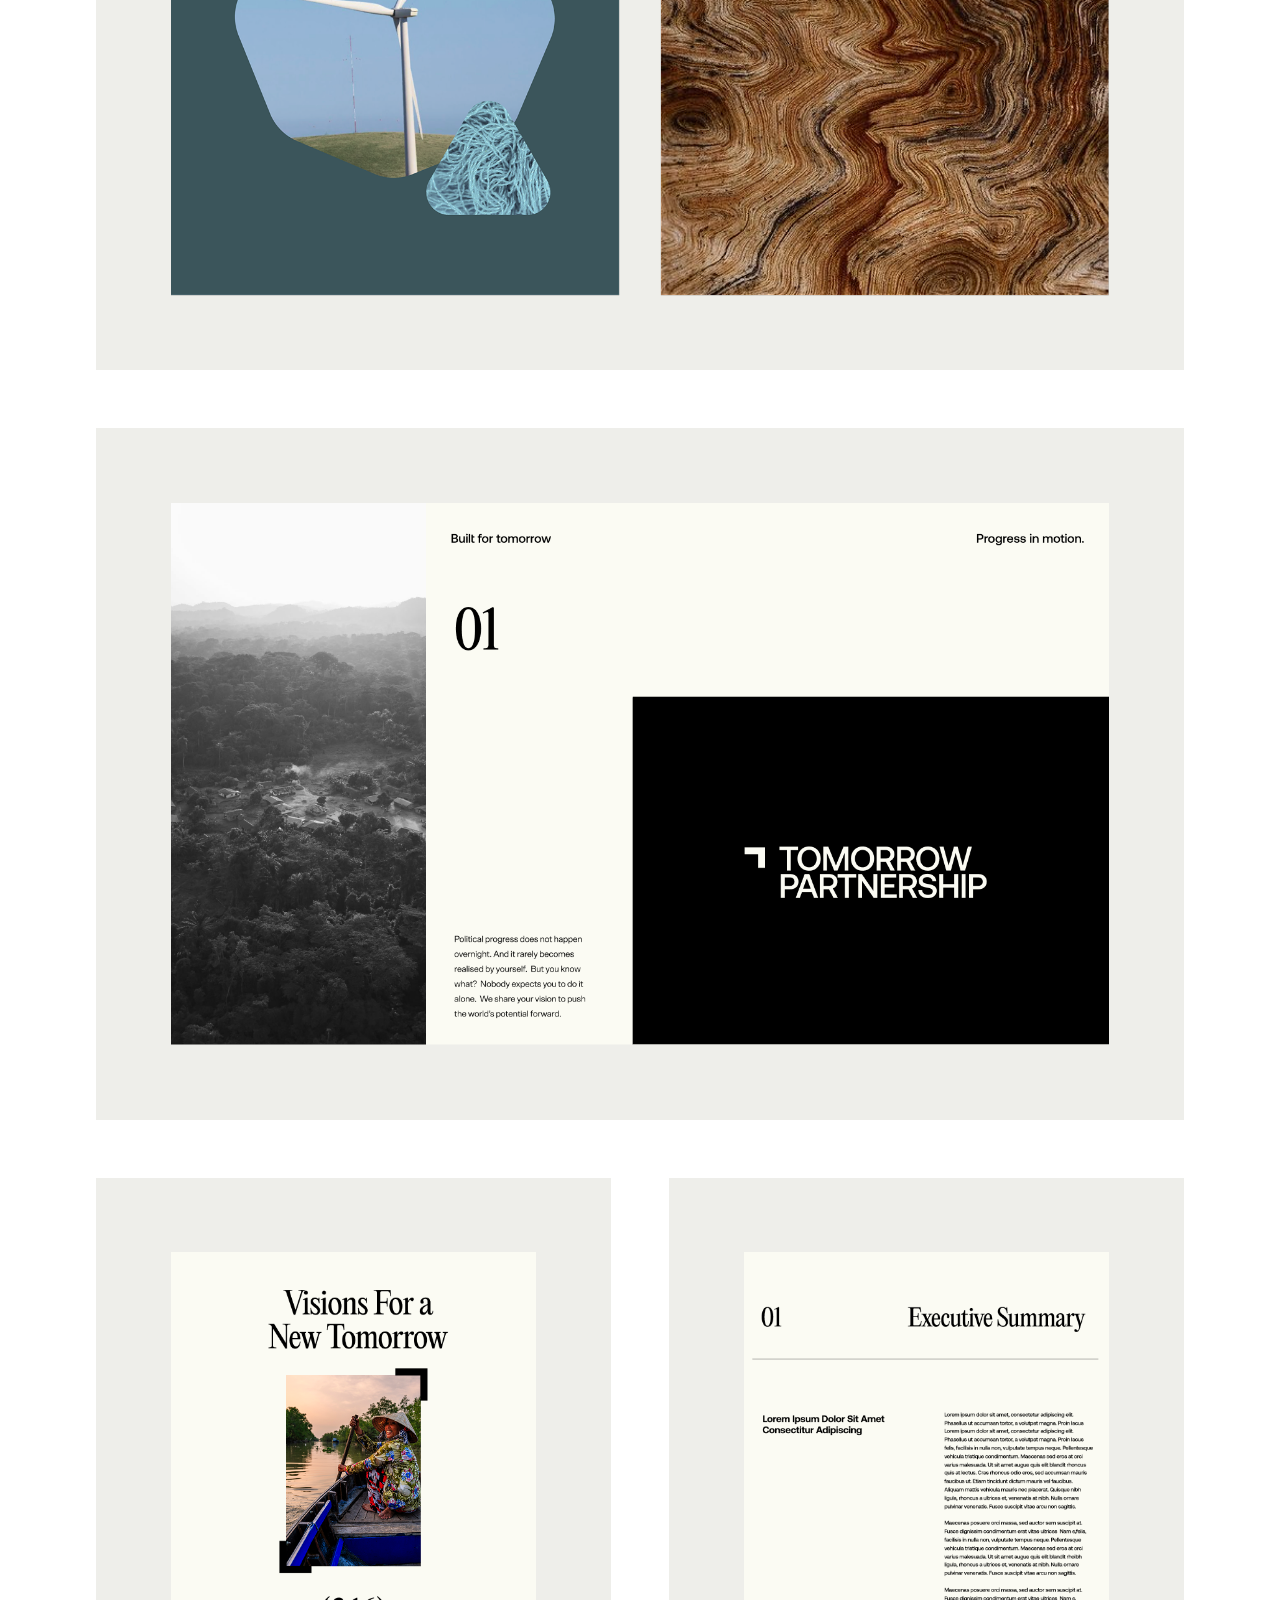
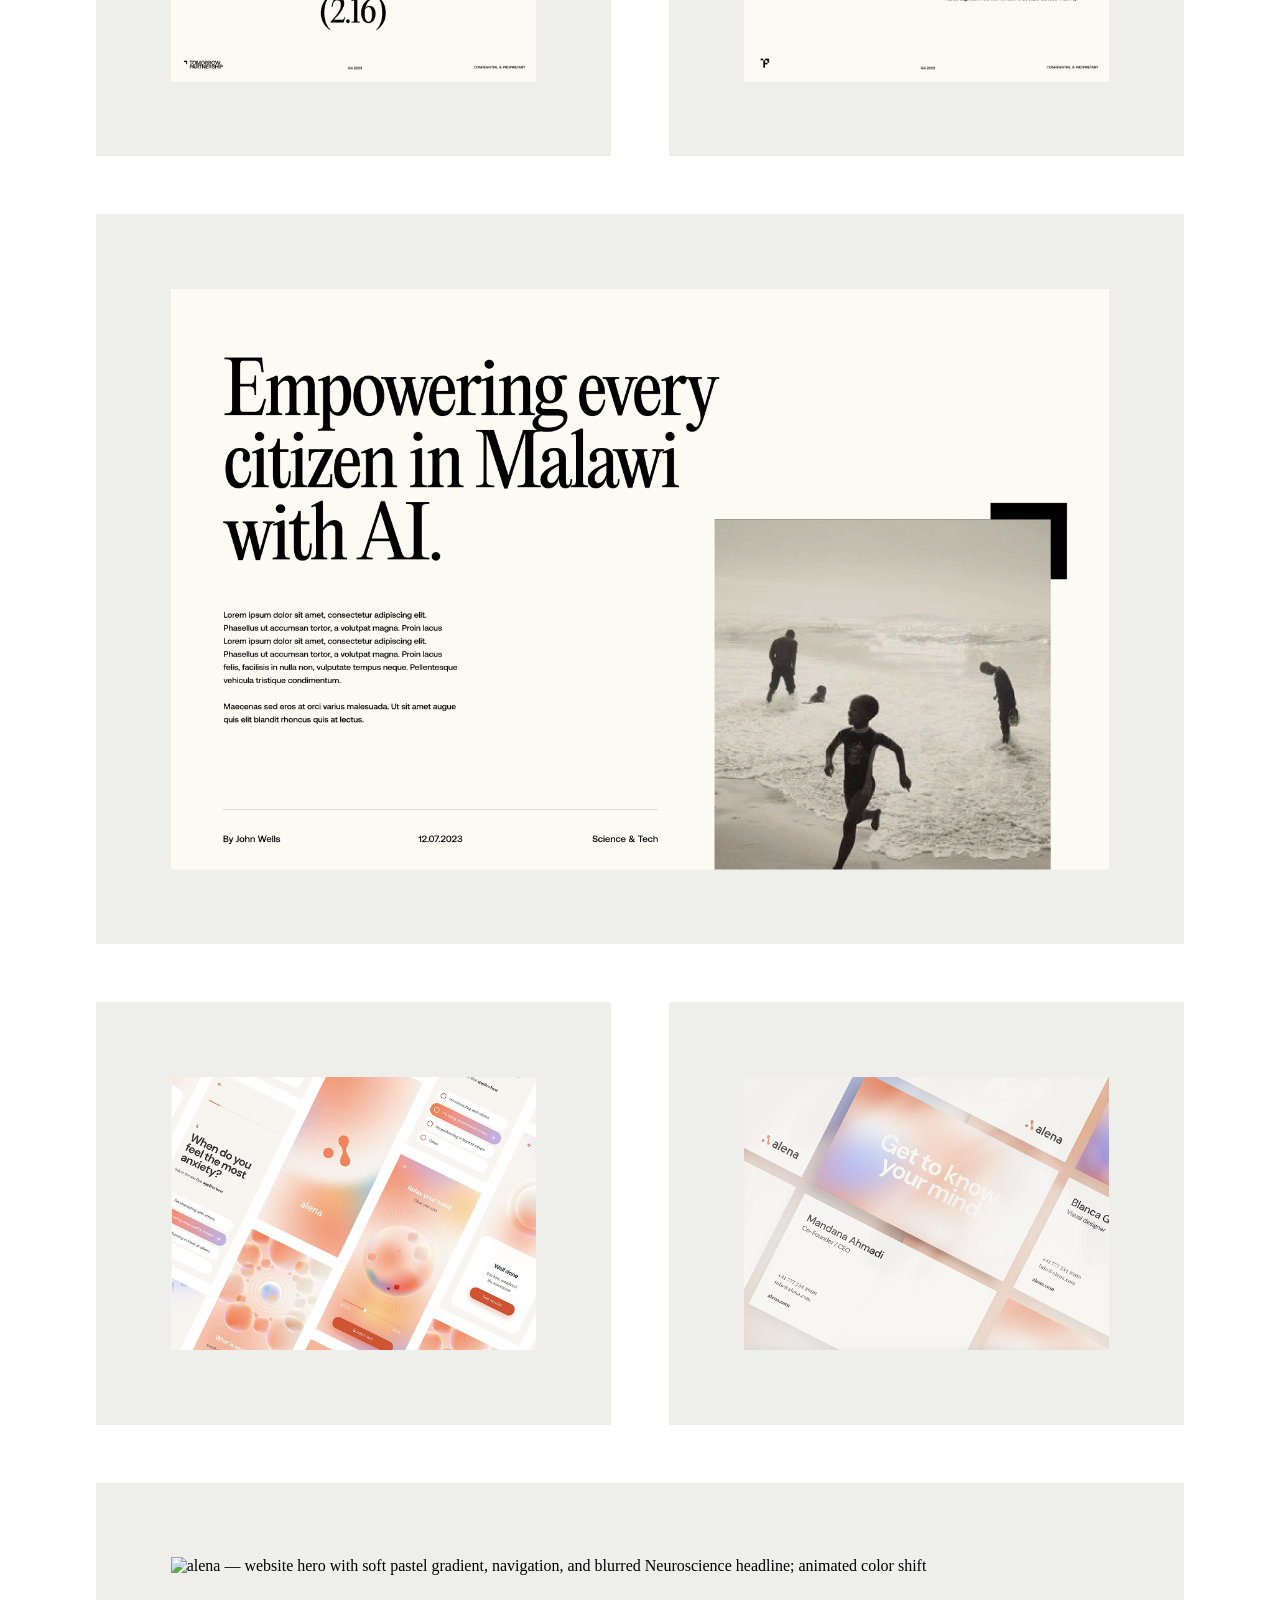
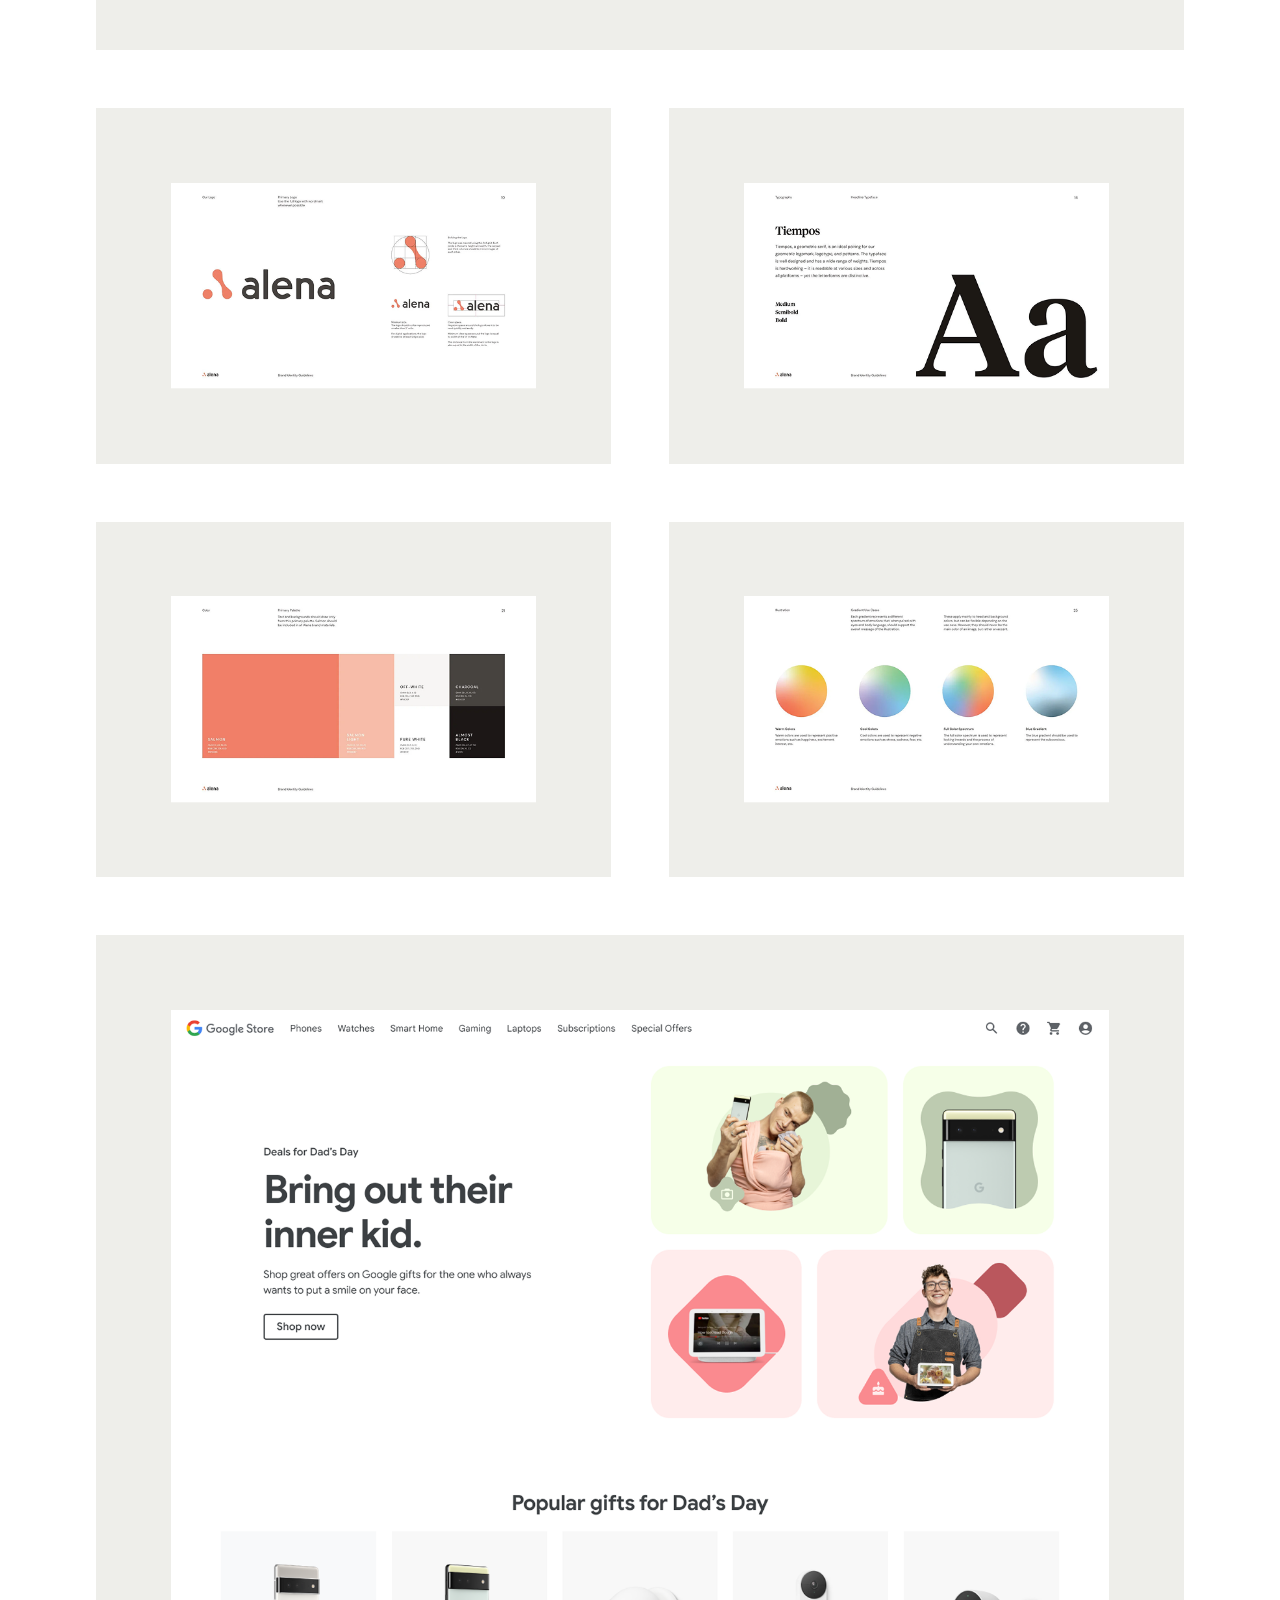
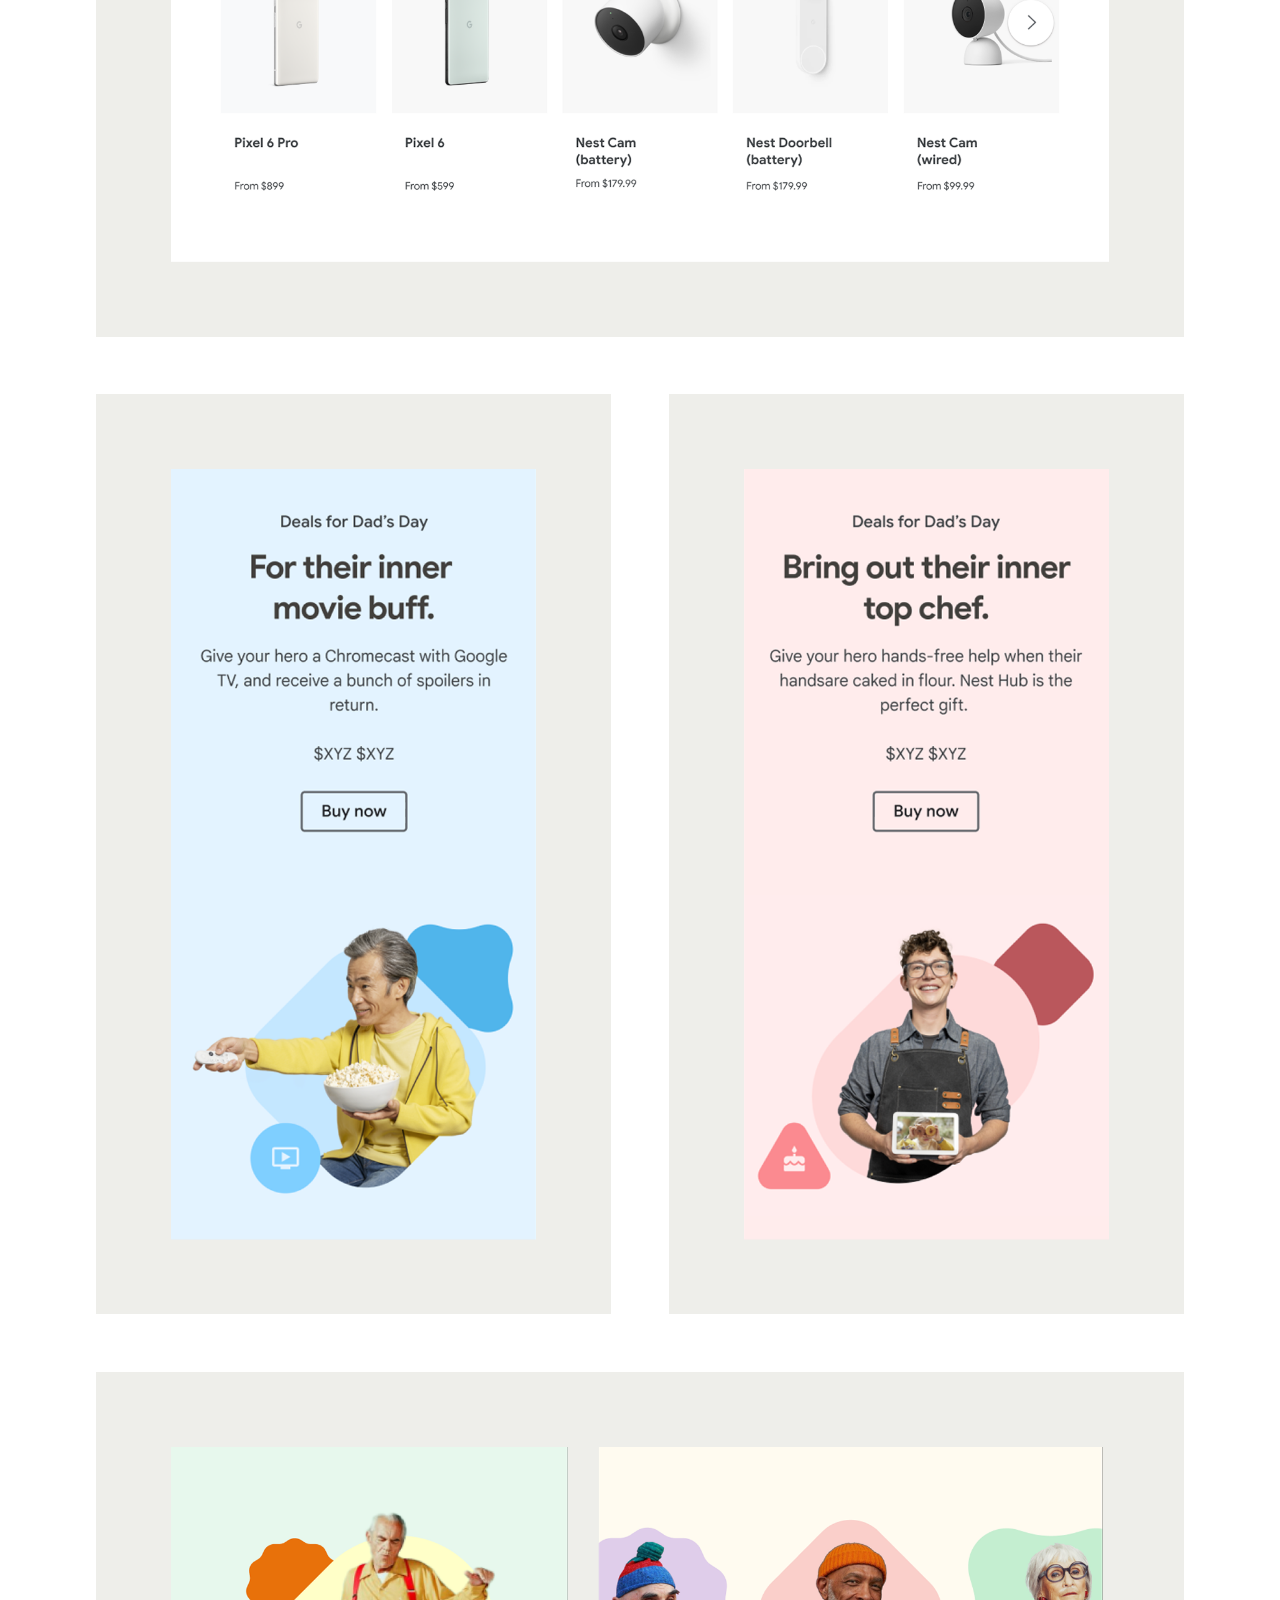
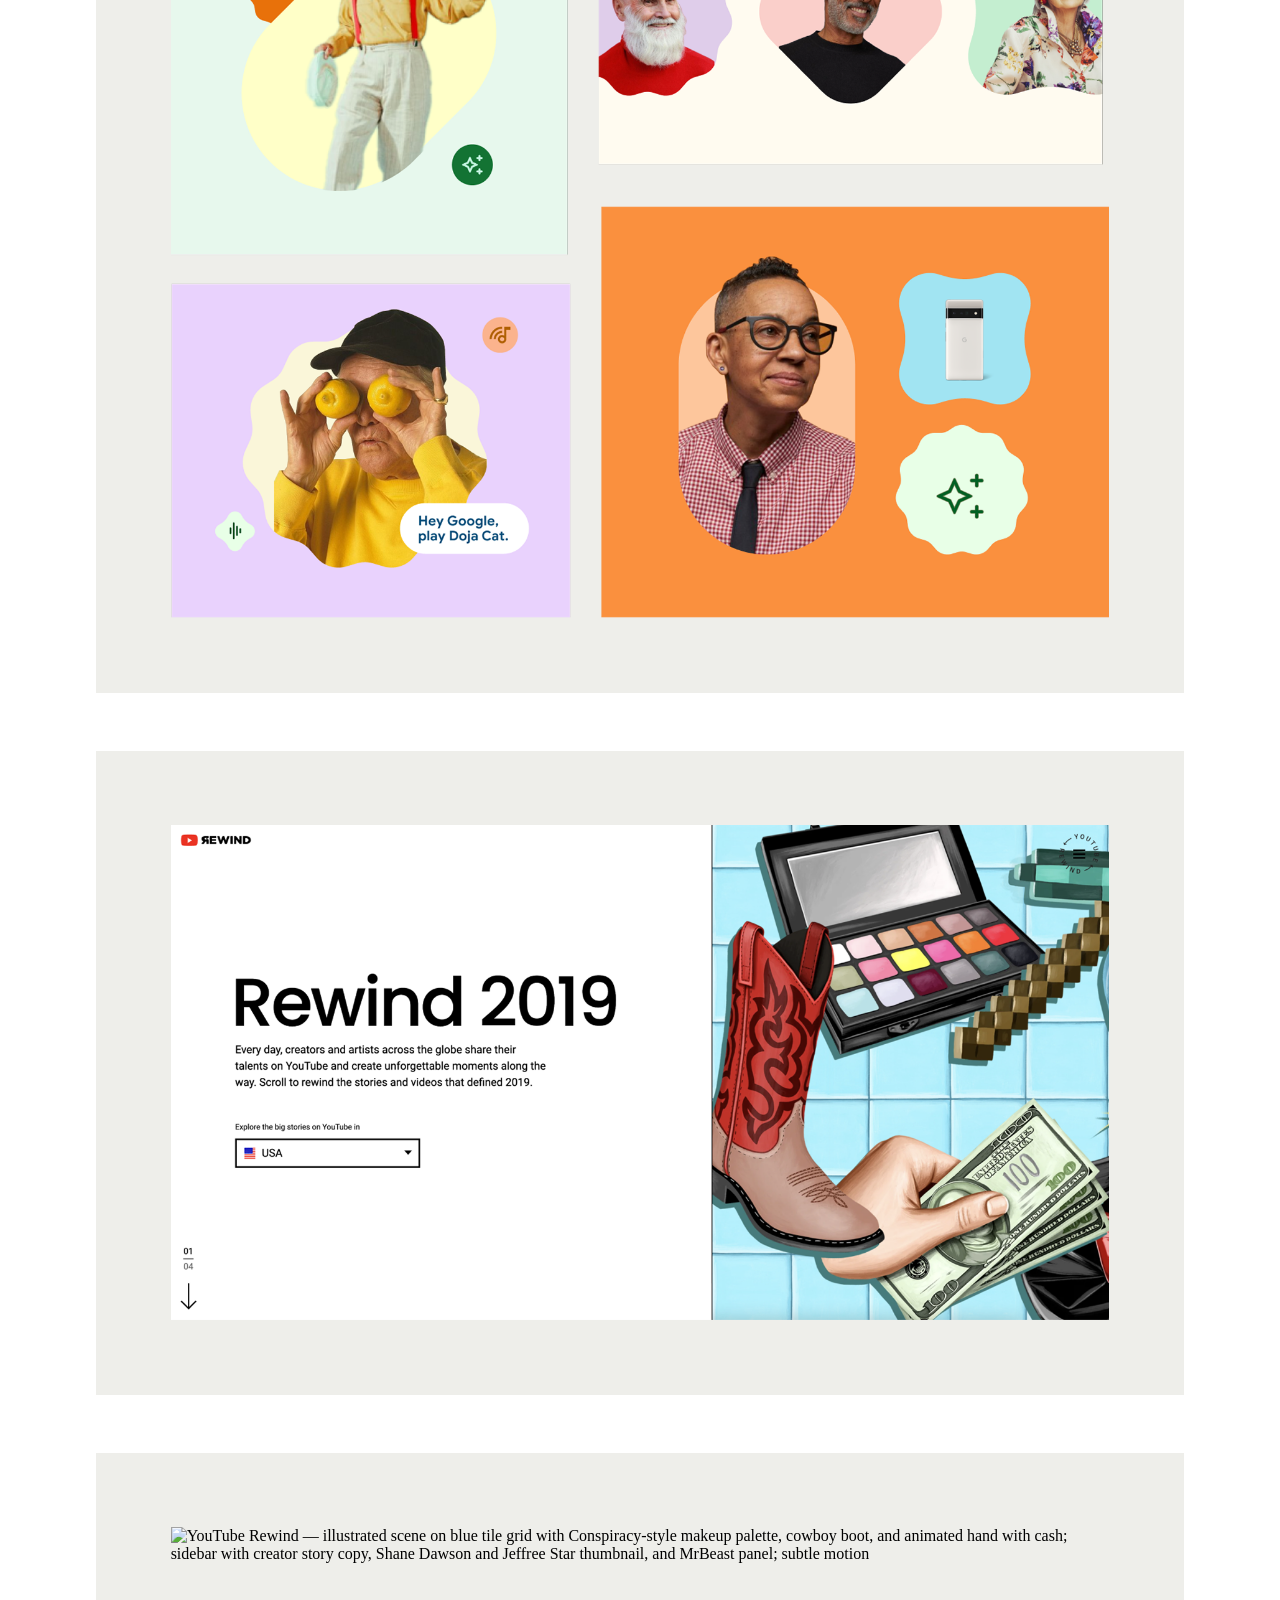
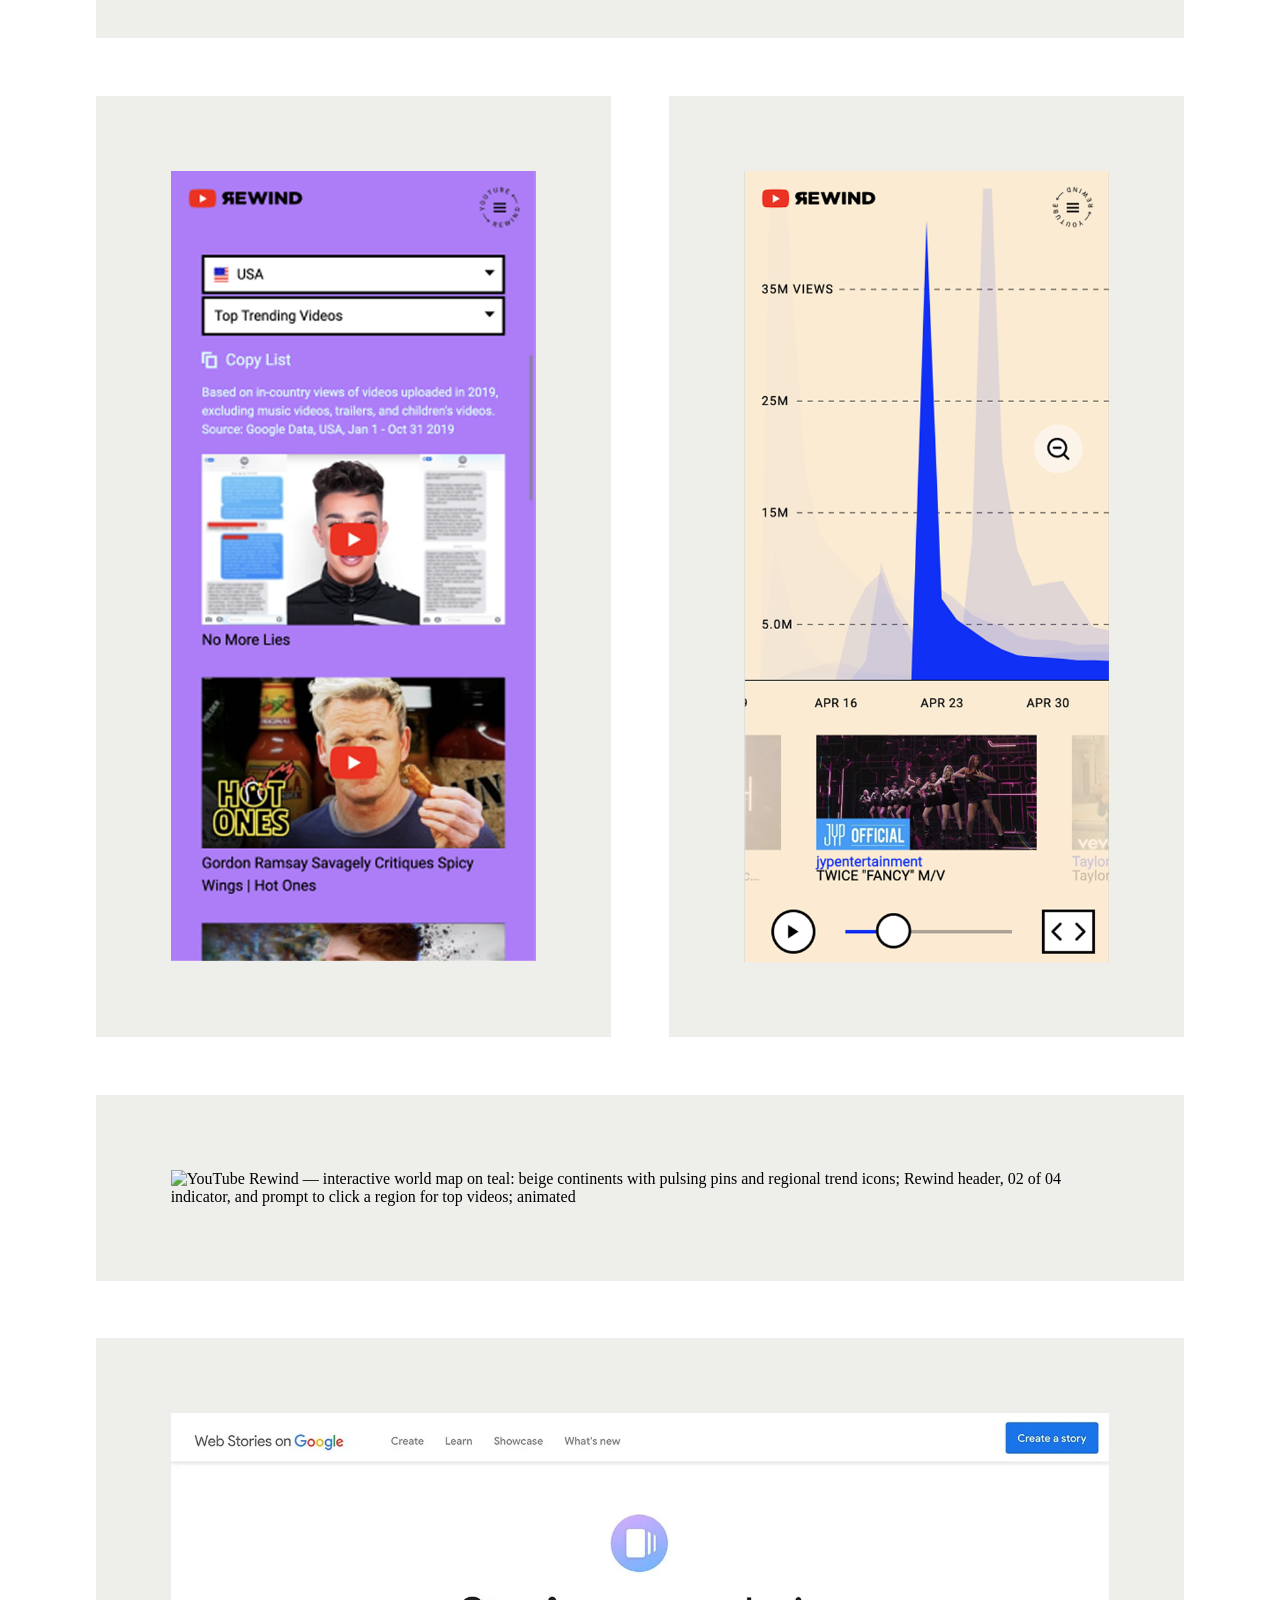
==== commit c87d7c13: "order update" ====
--- a/archive.html
+++ b/archive.html
@@ -71,8 +71,8 @@
         <a class="nav-menu-item" href="square-handheld.html">Square Handheld</a>
         <a class="nav-menu-item" href="square-fb.html">Square F+B</a>
         <a class="nav-menu-item" href="the-ordinary.html">The Ordinary</a>
+        <a class="nav-menu-item" href="whoop.html">Whoop</a>
         <a class="nav-menu-item" href="lululemon.html">Lululemon</a>
-        <a class="nav-menu-item" href="whoop.html">Whoop</a>
         <a class="nav-menu-item" href="mirror.html">Mirror</a>
         <a class="nav-menu-item" href="archive.html">Archive</a>
       </div>
--- a/style.css
+++ b/style.css
@@ -3,6 +3,11 @@
          mobile  — 390px viewport,  30px margin, 26px gutter
          desktop — 1728px viewport, 100px margin, 70px gutter
     ─────────────────────────────────────────────────────────────────────── */
+
+    .proj-drawer-loading {
+      visibility: hidden;
+    }
+    
     :root {
       --max-width: 1728px;
       --columns:   6;
